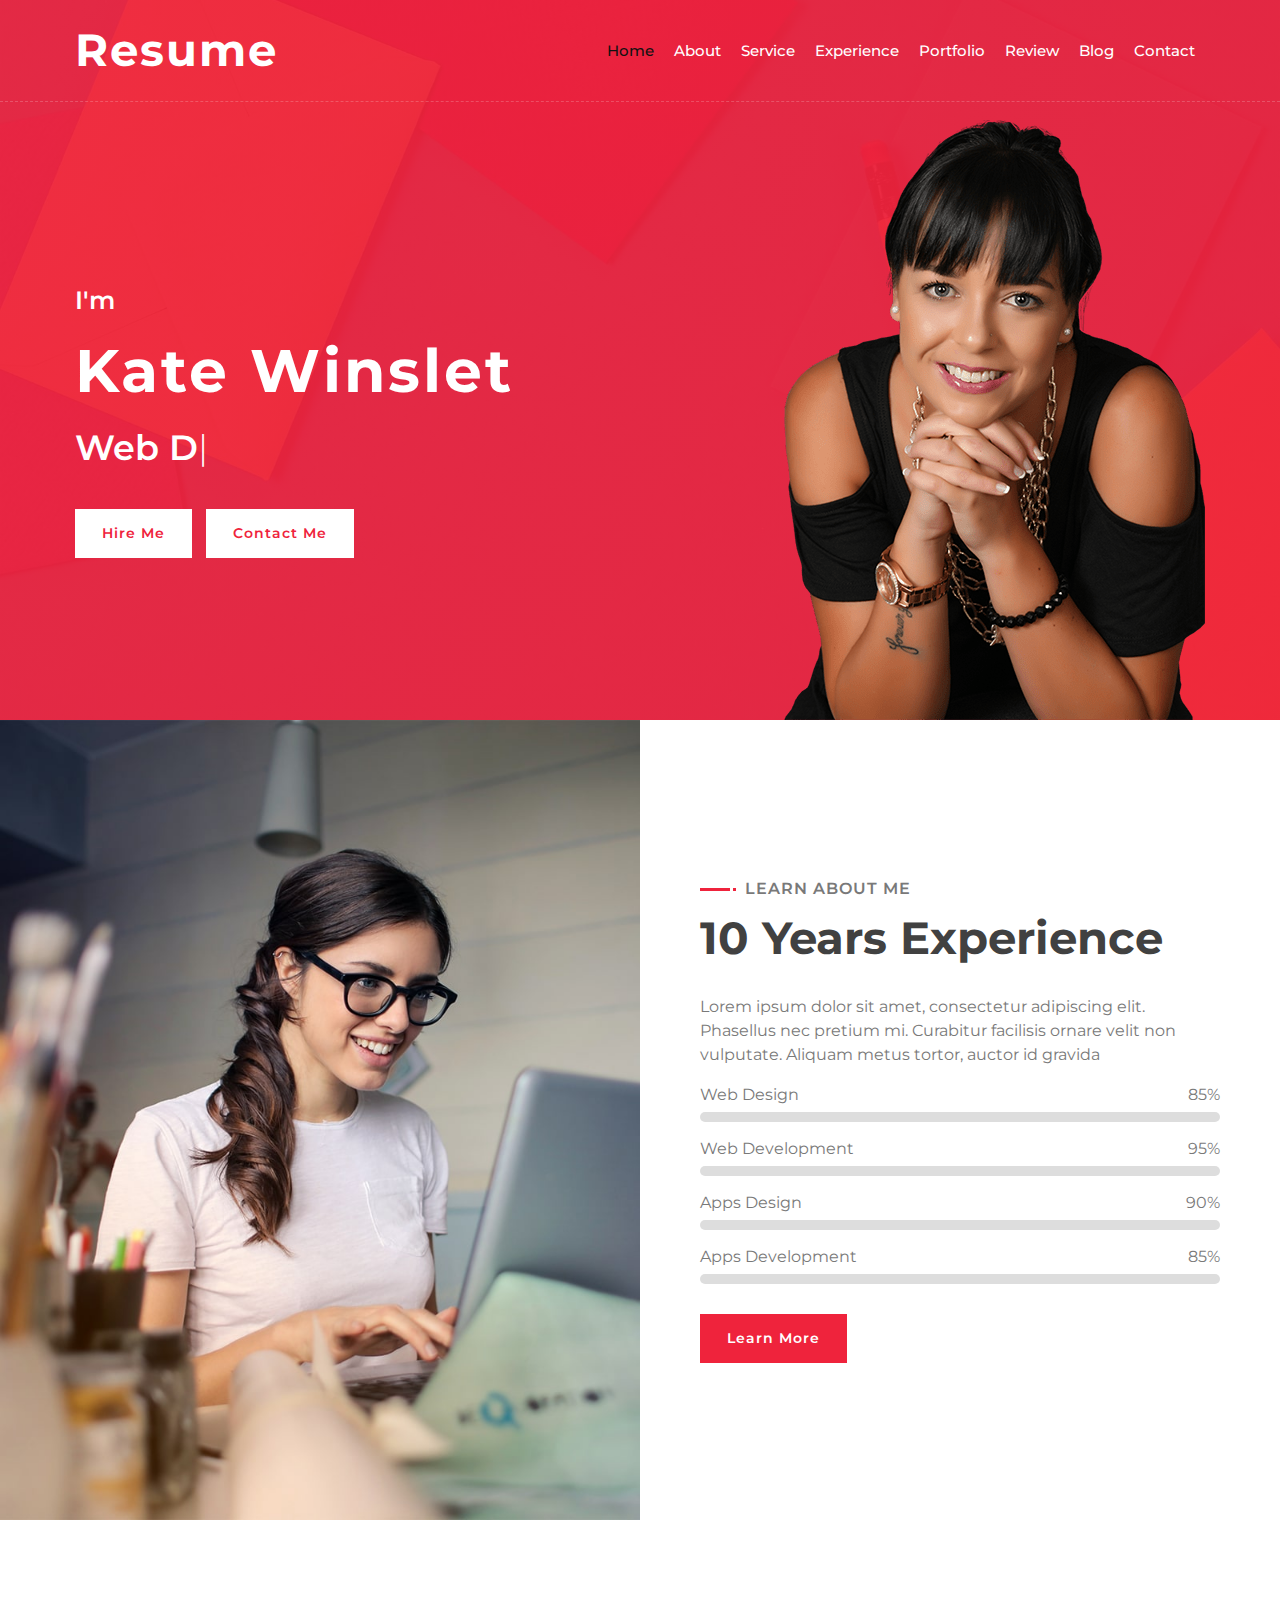
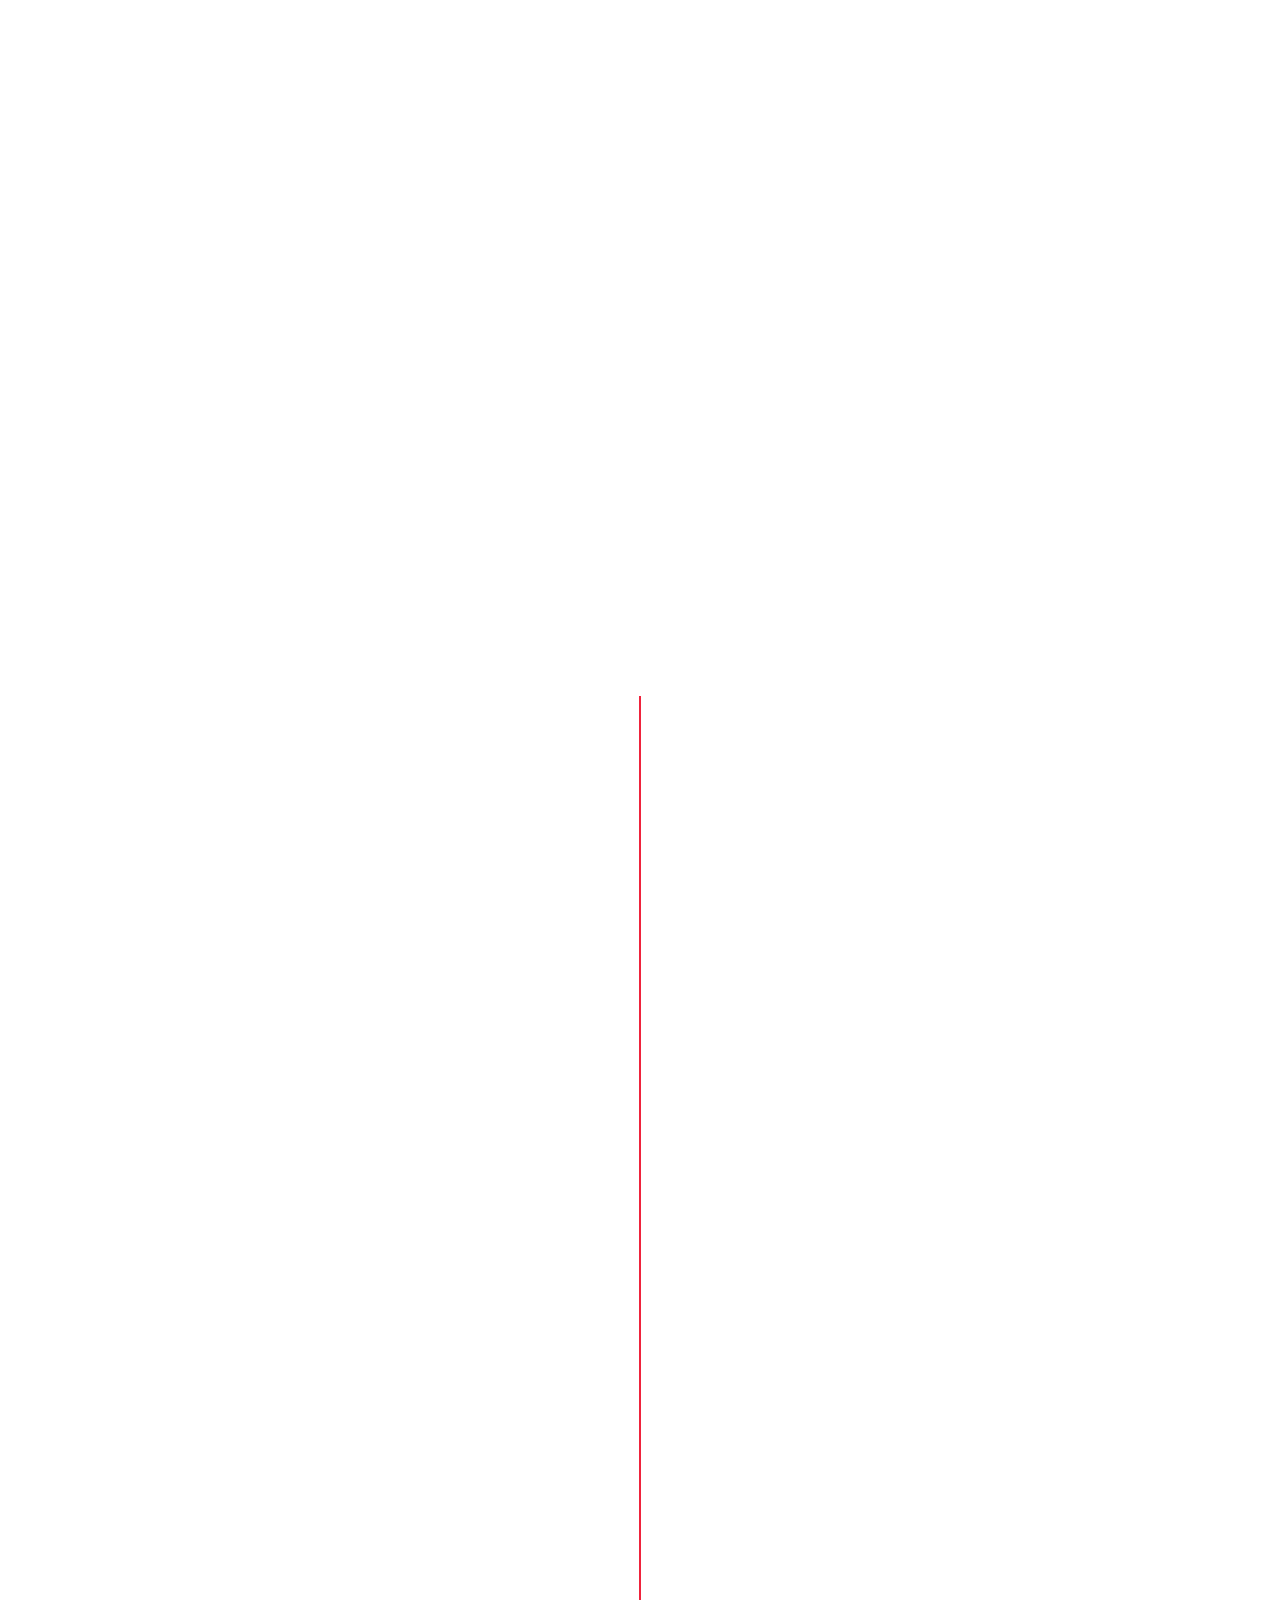
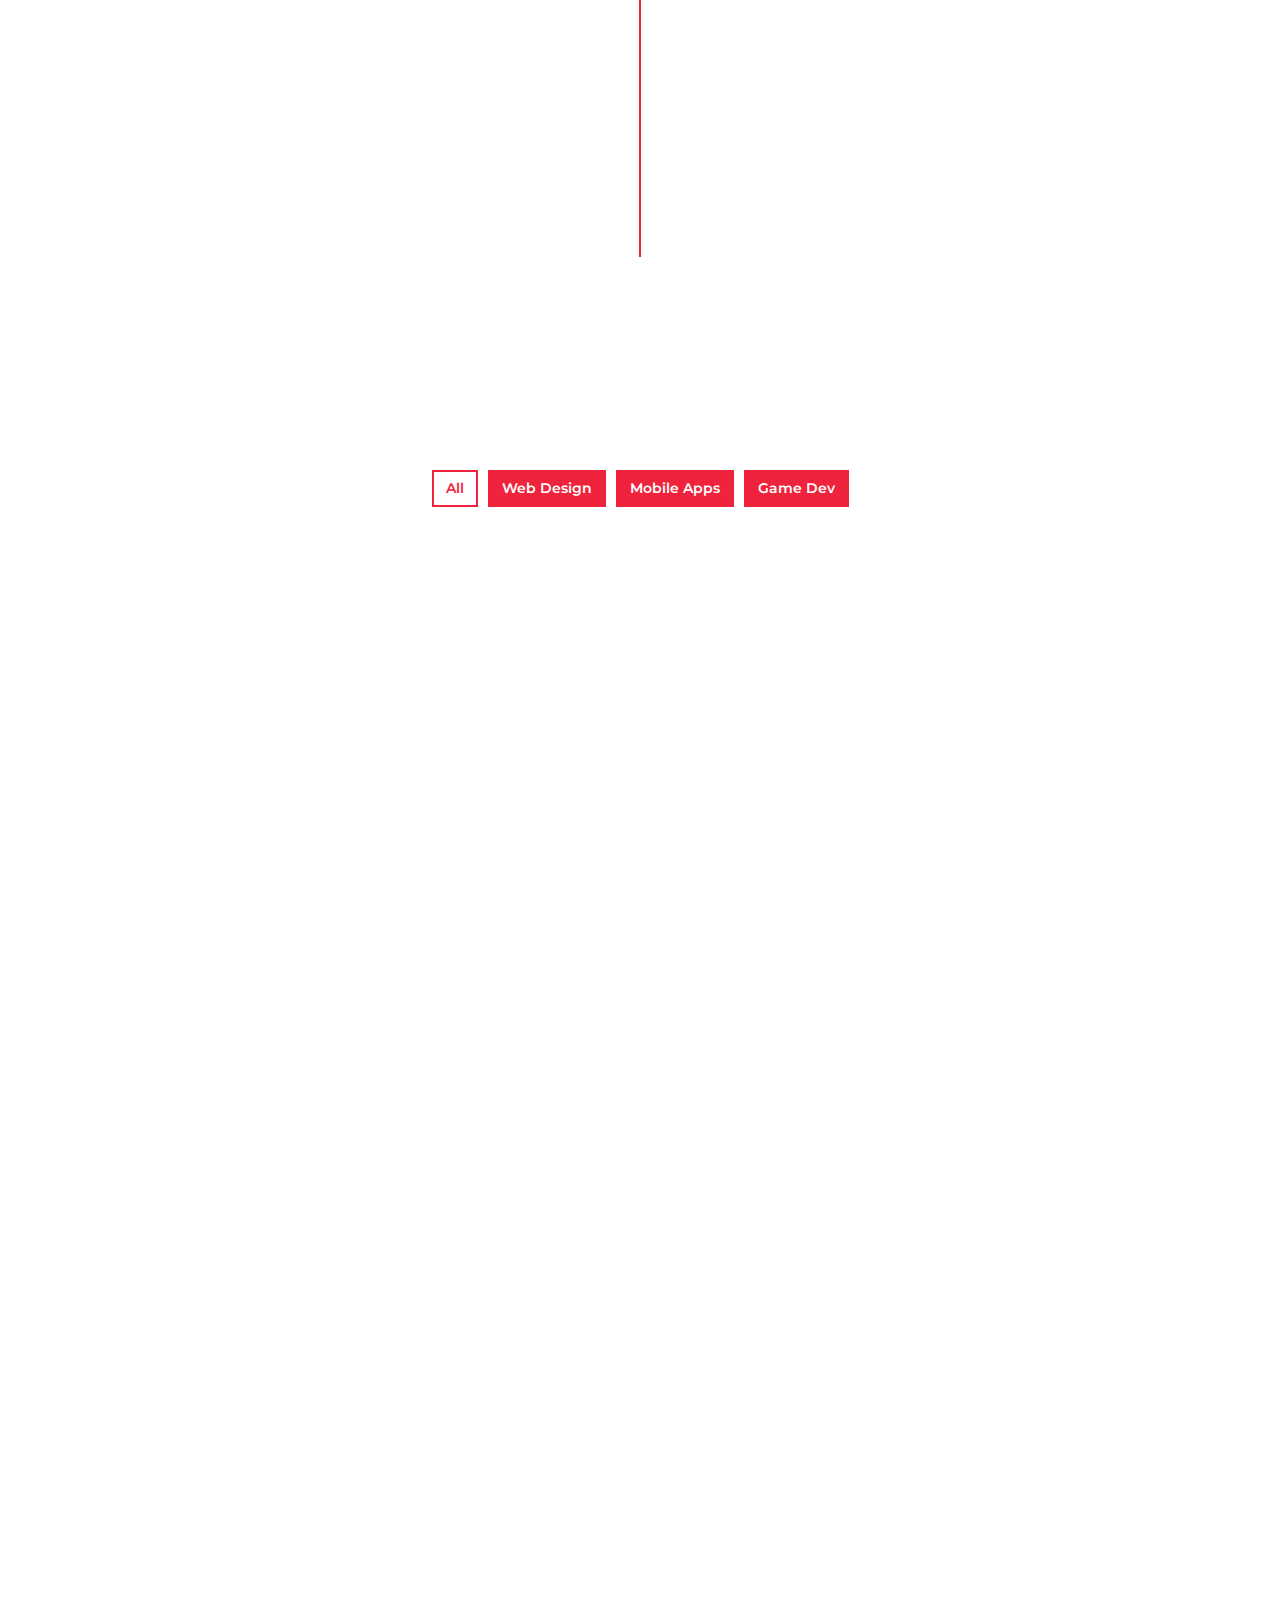
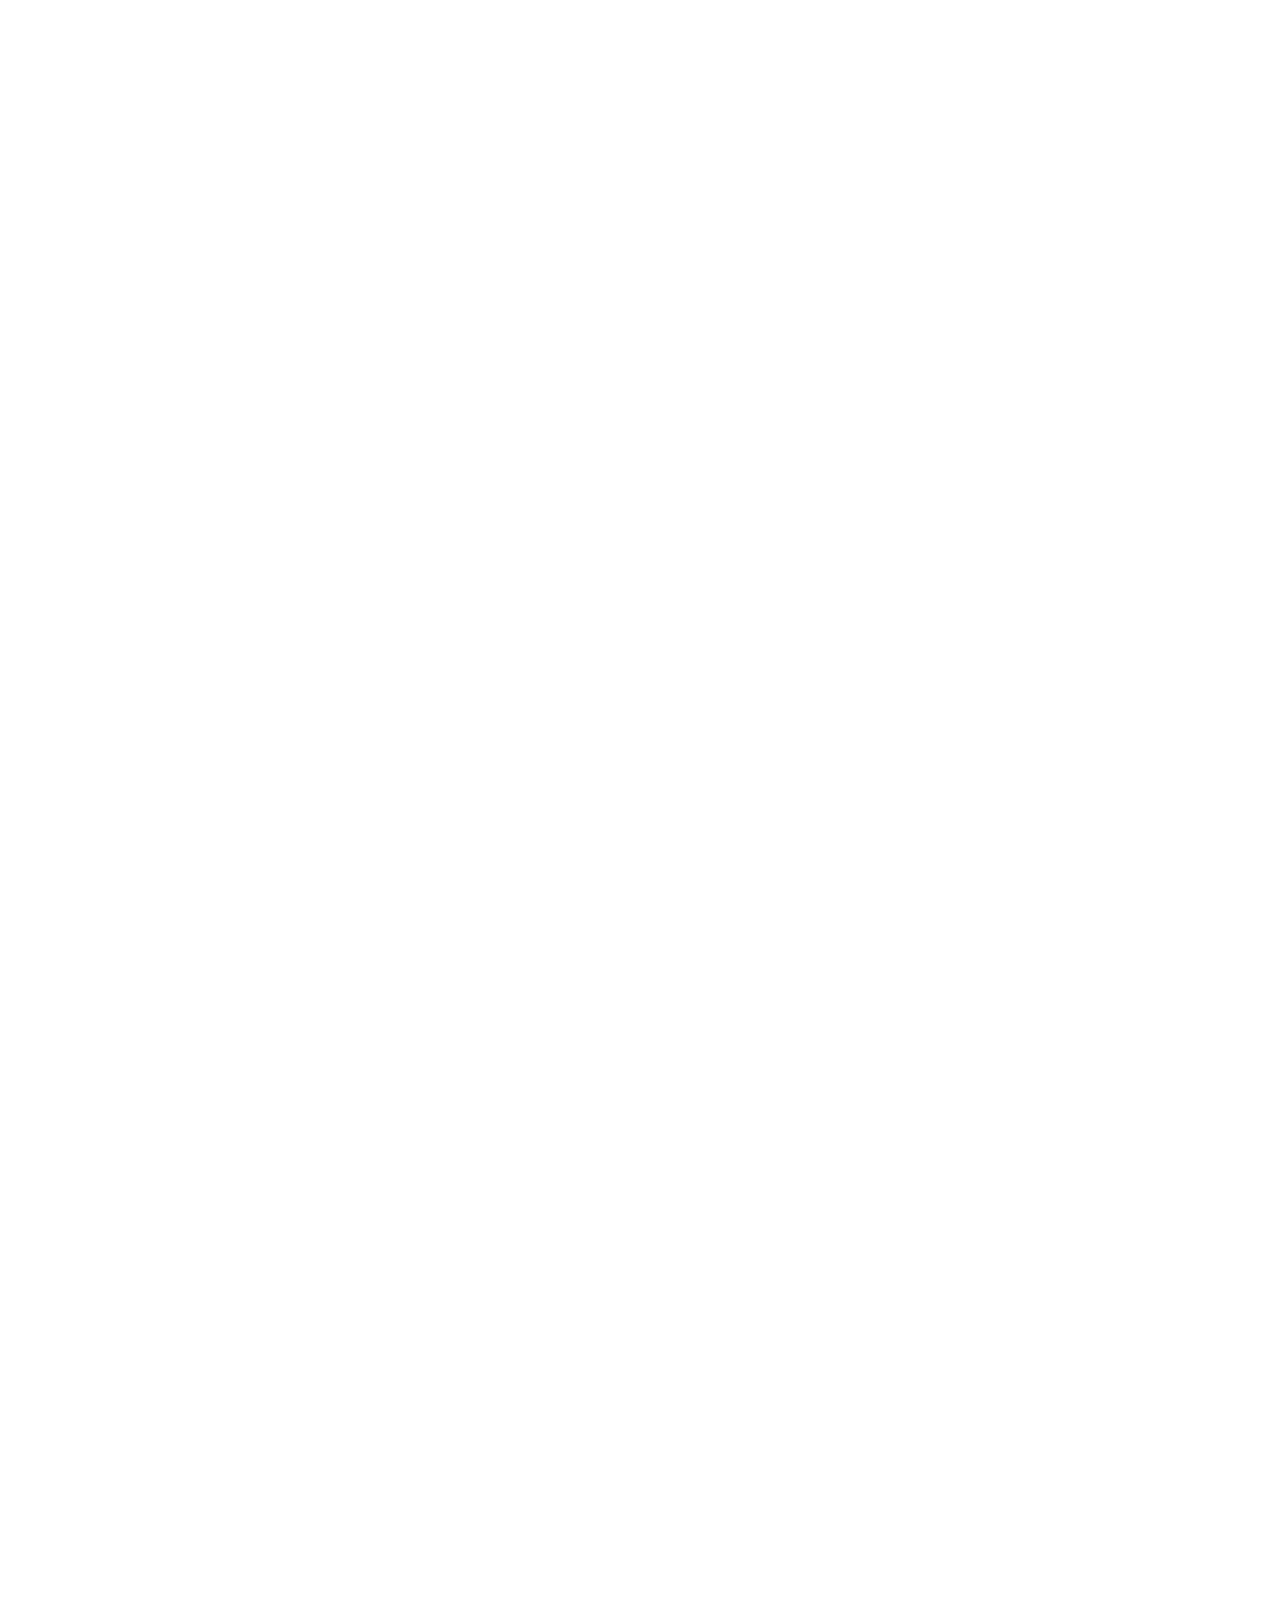
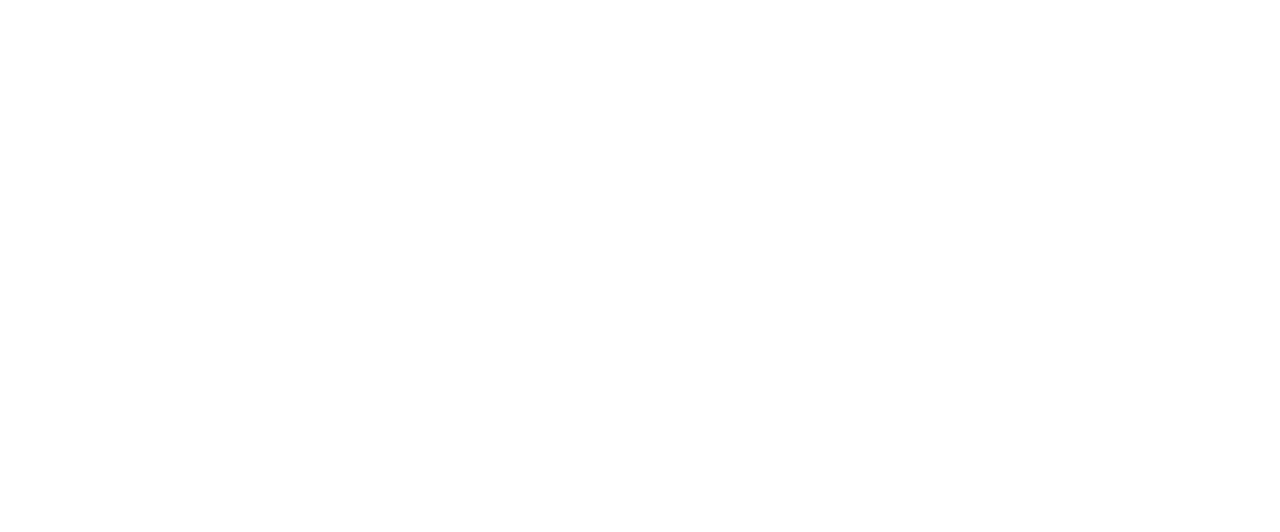
==== frontend/index.html @ 97cd2f93 "front" ====
<!DOCTYPE html>
<html lang="en">
    <head>
        <meta charset="utf-8">
        <title>Resume - Sadykov Abay</title>
        <meta content="width=device-width, initial-scale=1.0" name="viewport">
        <meta content="Free Website Template" name="keywords">
        <meta content="Free Website Template" name="description">

        <!-- Favicon -->
        <link href="img/favicon.ico" rel="icon">

        <!-- Google Font -->
        <link href="https://fonts.googleapis.com/css2?family=Montserrat:wght@300;400;500;600;700&display=swap" rel="stylesheet">

        <!-- CSS Libraries -->
        <link href="https://stackpath.bootstrapcdn.com/bootstrap/4.4.1/css/bootstrap.min.css" rel="stylesheet">
        <link href="https://cdnjs.cloudflare.com/ajax/libs/font-awesome/5.10.0/css/all.min.css" rel="stylesheet">
        <link href="lib/animate/animate.min.css" rel="stylesheet">
        <link href="lib/owlcarousel/assets/owl.carousel.min.css" rel="stylesheet">
        <link href="lib/lightbox/css/lightbox.min.css" rel="stylesheet">

        <!-- Template Stylesheet -->
        <link href="css/style.css" rel="stylesheet">
    </head>

    <body data-spy="scroll" data-target=".navbar" data-offset="51">
        <!-- Nav Bar Start -->
        <div class="navbar navbar-expand-lg bg-light navbar-light">
            <div class="container-fluid">
                <a href="index.html" class="navbar-brand">Resume</a>
                <button type="button" class="navbar-toggler" data-toggle="collapse" data-target="#navbarCollapse">
                    <span class="navbar-toggler-icon"></span>
                </button>

                <div class="collapse navbar-collapse justify-content-between" id="navbarCollapse">
                    <div class="navbar-nav ml-auto">
                        <a href="#home" class="nav-item nav-link active">Home</a>
                        <a href="#about" class="nav-item nav-link">About</a>
                        <a href="#service" class="nav-item nav-link">Service</a>
                        <a href="#experience" class="nav-item nav-link">Experience</a>
                        <a href="#portfolio" class="nav-item nav-link">Portfolio</a>
                        <a href="#review" class="nav-item nav-link">Review</a>
                        <a href="#blog" class="nav-item nav-link">Blog</a>
                        <a href="#contact" class="nav-item nav-link">Contact</a>
                    </div>
                </div>
            </div>
        </div>
        <!-- Nav Bar End -->


        <!-- Hero Start -->
        <div class="hero" id="home">
            <div class="container-fluid">
                <div class="row align-items-center">
                    <div class="col-sm-12 col-md-6">
                        <div class="hero-content">
                            <div class="hero-text">
                                <p>I'm</p>
                                <h1>Kate Winslet</h1>
                                <h2></h2>
                                <div class="typed-text">Web Designer, Web Developer, Front End Developer, Apps Designer, Apps Developer</div>
                            </div>
                            <div class="hero-btn">
                                <a class="btn" href="">Hire Me</a>
                                <a class="btn" href="">Contact Me</a>
                            </div>
                        </div>
                    </div>
                    <div class="col-sm-12 col-md-6 d-none d-md-block">
                        <div class="hero-image">
                            <img src="img/hero.png" alt="Hero Image">
                        </div>
                    </div>
                </div>
            </div>
        </div>
        <!-- Hero End -->


        <!-- About Start -->
        <div class="about wow fadeInUp" data-wow-delay="0.1s" id="about">
            <div class="container-fluid">
                <div class="row align-items-center">
                    <div class="col-lg-6">
                        <div class="about-img">
                            <img src="img/about.jpg" alt="Image">
                        </div>
                    </div>
                    <div class="col-lg-6">
                        <div class="about-content">
                            <div class="section-header text-left">
                                <p>Learn About Me</p>
                                <h2>10 Years Experience</h2>
                            </div>
                            <div class="about-text">
                                <p>
                                    Lorem ipsum dolor sit amet, consectetur adipiscing elit. Phasellus nec pretium mi. Curabitur facilisis ornare velit non vulputate. Aliquam metus tortor, auctor id gravida
                                </p>
                            </div>
                            <div class="skills">
                                <div class="skill-name">
                                    <p>Web Design</p><p>85%</p>
                                </div>
                                <div class="progress">
                                    <div class="progress-bar" role="progressbar" aria-valuenow="85" aria-valuemin="0" aria-valuemax="100"></div>
                                </div>
                                <div class="skill-name">
                                    <p>Web Development</p><p>95%</p>
                                </div>
                                <div class="progress">
                                    <div class="progress-bar" role="progressbar" aria-valuenow="95" aria-valuemin="0" aria-valuemax="100"></div>
                                </div>
                                <div class="skill-name">
                                    <p>Apps Design</p><p>90%</p>
                                </div>
                                <div class="progress">
                                    <div class="progress-bar" role="progressbar" aria-valuenow="90" aria-valuemin="0" aria-valuemax="100"></div>
                                </div>
                                <div class="skill-name">
                                    <p>Apps Development</p><p>85%</p>
                                </div>
                                <div class="progress">
                                    <div class="progress-bar" role="progressbar" aria-valuenow="85" aria-valuemin="0" aria-valuemax="100"></div>
                                </div>
                            </div>
                            <a class="btn" href="">Learn More</a>
                        </div>
                    </div>
                </div>
            </div>
        </div>
        <!-- About End -->
        
        
        <!-- Service Start -->
        <div class="service" id="service">
            <div class="container">
                <div class="section-header text-center wow zoomIn" data-wow-delay="0.1s">
                    <p>What I do</p>
                    <h2>Awesome Quality Services</h2>
                </div>
                <div class="row">
                    <div class="col-lg-6 wow fadeInUp" data-wow-delay="0.0s">
                        <div class="service-item">
                            <div class="service-icon">
                                <i class="fa fa-laptop"></i>
                            </div>
                            <div class="service-text">
                                <h3>Web Design</h3>
                                <p>
                                    Lorem ipsum dolor sit amet elit. Phase nec preti mi. Curabi facilis ornare velit non
                                </p>
                            </div>
                        </div>
                    </div>
                    <div class="col-lg-6 wow fadeInUp" data-wow-delay="0.2s">
                        <div class="service-item">
                            <div class="service-icon">
                                <i class="fa fa-laptop-code"></i>
                            </div>
                            <div class="service-text">
                                <h3>Web Development</h3>
                                <p>
                                    Lorem ipsum dolor sit amet elit. Phase nec preti mi. Curabi facilis ornare velit non
                                </p>
                            </div>
                        </div>
                    </div>
                    <div class="col-lg-6 wow fadeInUp" data-wow-delay="0.4s">
                        <div class="service-item">
                            <div class="service-icon">
                                <i class="fab fa-android"></i>
                            </div>
                            <div class="service-text">
                                <h3>Apps Design</h3>
                                <p>
                                    Lorem ipsum dolor sit amet elit. Phase nec preti mi. Curabi facilis ornare velit non
                                </p>
                            </div>
                        </div>
                    </div>
                    <div class="col-lg-6 wow fadeInUp" data-wow-delay="0.6s">
                        <div class="service-item">
                            <div class="service-icon">
                                <i class="fab fa-apple"></i>
                            </div>
                            <div class="service-text">
                                <h3>Apps Development</h3>
                                <p>
                                    Lorem ipsum dolor sit amet elit. Phase nec preti mi. Curabi facilis ornare velit non
                                </p>
                            </div>
                        </div>
                    </div>
                </div>
            </div>
        </div>
        <!-- Service End -->
        
        
         <!-- Experience Start -->
        <div class="experience" id="experience">
            <div class="container">
                <header class="section-header text-center wow zoomIn" data-wow-delay="0.1s">
                    <p>My Resume</p>
                    <h2>Working Experience</h2>
                </header>
                <div class="timeline">
                    <div class="timeline-item left wow slideInLeft" data-wow-delay="0.1s">
                        <div class="timeline-text">
                            <div class="timeline-date">2045 - 2050</div>
                            <h2>Web Developer</h2>
                            <h4>Soft Agency, San Francisco, CA</h4>
                            <p>
                                Lorem ipsum dolor sit amet elit. Aliquam odio dolor, id luctus erat sagittis non. Ut blandit semper pretium.
                            </p>
                        </div>
                    </div>
                    <div class="timeline-item right wow slideInRight" data-wow-delay="0.1s">
                        <div class="timeline-text">
                            <div class="timeline-date">2045 - 2050</div>
                            <h2>Web Developer</h2>
                            <h4>Soft Agency, San Francisco, CA</h4>
                            <p>
                                Lorem ipsum dolor sit amet elit. Aliquam odio dolor, id luctus erat sagittis non. Ut blandit semper pretium.
                            </p>
                        </div>
                    </div>
                    <div class="timeline-item left wow slideInLeft" data-wow-delay="0.1s">
                        <div class="timeline-text">
                            <div class="timeline-date">2045 - 2050</div>
                            <h2>Web Developer</h2>
                            <h4>Soft Agency, San Francisco, CA</h4>
                            <p>
                                Lorem ipsum dolor sit amet elit. Aliquam odio dolor, id luctus erat sagittis non. Ut blandit semper pretium.
                            </p>
                        </div>
                    </div>
                    <div class="timeline-item right wow slideInRight" data-wow-delay="0.1s">
                        <div class="timeline-text">
                            <div class="timeline-date">2045 - 2050</div>
                            <h2>Web Developer</h2>
                            <h4>Soft Agency, San Francisco, CA</h4>
                            <p>
                                Lorem ipsum dolor sit amet elit. Aliquam odio dolor, id luctus erat sagittis non. Ut blandit semper pretium.
                            </p>
                        </div>
                    </div>
                    <div class="timeline-item left wow slideInLeft" data-wow-delay="0.1s">
                        <div class="timeline-text">
                            <div class="timeline-date">2045 - 2050</div>
                            <h2>Web Developer</h2>
                            <h4>Soft Agency, San Francisco, CA</h4>
                            <p>
                                Lorem ipsum dolor sit amet elit. Aliquam odio dolor, id luctus erat sagittis non. Ut blandit semper pretium.
                            </p>
                        </div>
                    </div>
                    <div class="timeline-item right wow slideInRight" data-wow-delay="0.1s">
                        <div class="timeline-text">
                            <div class="timeline-date">2045 - 2050</div>
                            <h2>Web Developer</h2>
                            <h4>Soft Agency, San Francisco, CA</h4>
                            <p>
                                Lorem ipsum dolor sit amet elit. Aliquam odio dolor, id luctus erat sagittis non. Ut blandit semper pretium.
                            </p>
                        </div>
                    </div>
                </div>
            </div>
        </div>
        <!-- Job Experience End -->
        
        
    


        <!-- Portfolio Start -->
        <div class="portfolio" id="portfolio">
            <div class="container">
                <div class="section-header text-center wow zoomIn" data-wow-delay="0.1s">
                    <p>My Portfolio</p>
                    <h2>My Excellent Portfolio</h2>
                </div>
                <div class="row">
                    <div class="col-12">
                        <ul id="portfolio-filter">
                            <li data-filter="*" class="filter-active">All</li>
                            <li data-filter=".filter-1">Web Design</li>
                            <li data-filter=".filter-2">Mobile Apps</li>
                            <li data-filter=".filter-3">Game Dev</li>
                        </ul>
                    </div>
                </div>
                <div class="row portfolio-container">
                    <div class="col-lg-4 col-md-6 col-sm-12 portfolio-item filter-1 wow fadeInUp" data-wow-delay="0.0s">
                        <div class="portfolio-wrap">
                            <div class="portfolio-img">
                                <img src="img/portfolio-1.jpg" alt="Image">
                            </div>
                            <div class="portfolio-text">
                                <h3>eCommerce Website</h3>
                                <a class="btn" href="img/portfolio-1.jpg" data-lightbox="portfolio">+</a>
                            </div>
                        </div>
                    </div>
                    <div class="col-lg-4 col-md-6 col-sm-12 portfolio-item filter-2 wow fadeInUp" data-wow-delay="0.2s">
                        <div class="portfolio-wrap">
                            <div class="portfolio-img">
                                <img src="img/portfolio-2.jpg" alt="Image">
                            </div>
                            <div class="portfolio-text">
                                <h3>Product Landing Page</h3>
                                <a class="btn" href="img/portfolio-2.jpg" data-lightbox="portfolio">+</a>
                            </div>
                        </div>
                    </div>
                    <div class="col-lg-4 col-md-6 col-sm-12 portfolio-item filter-3 wow fadeInUp" data-wow-delay="0.4s">
                        <div class="portfolio-wrap">
                            <div class="portfolio-img">
                                <img src="img/portfolio-3.jpg" alt="Image">
                            </div>
                            <div class="portfolio-text">
                                <h3>JavaScript quiz game</h3>
                                <a class="btn" href="img/portfolio-3.jpg" data-lightbox="portfolio">+</a>
                            </div>
                        </div>
                    </div>
                    <div class="col-lg-4 col-md-6 col-sm-12 portfolio-item filter-1 wow fadeInUp" data-wow-delay="0.6s">
                        <div class="portfolio-wrap">
                            <div class="portfolio-img">
                                <img src="img/portfolio-4.jpg" alt="Image">
                            </div>
                            <div class="portfolio-text">
                                <h3>JavaScript drawing</h3>
                                <a class="btn" href="img/portfolio-4.jpg" data-lightbox="portfolio">+</a>
                            </div>
                        </div>
                    </div>
                    <div class="col-lg-4 col-md-6 col-sm-12 portfolio-item filter-2 wow fadeInUp" data-wow-delay="0.8s">
                        <div class="portfolio-wrap">
                            <div class="portfolio-img">
                                <img src="img/portfolio-5.jpg" alt="Image">
                            </div>
                            <div class="portfolio-text">
                                <h3>Social Mobile Apps</h3>
                                <a class="btn" href="img/portfolio-5.jpg" data-lightbox="portfolio">+</a>
                            </div>
                        </div>
                    </div>
                    <div class="col-lg-4 col-md-6 col-sm-12 portfolio-item filter-3 wow fadeInUp" data-wow-delay="1s">
                        <div class="portfolio-wrap">
                            <div class="portfolio-img">
                                <img src="img/portfolio-6.jpg" alt="Image">
                            </div>
                            <div class="portfolio-text">
                                <h3>Company Website</h3>
                                <a class="btn" href="img/portfolio-6.jpg" data-lightbox="portfolio">+</a>
                            </div>
                        </div>
                    </div>
                </div>
            </div>
        </div>
        <!-- Portfolio End -->
           
        <!-- Testimonial Start -->
        <div class="testimonial wow fadeInUp" data-wow-delay="0.1s" id="review">
            <div class="container">
                <div class="testimonial-icon">
                    <i class="fa fa-quote-left"></i>
                </div>
                <div class="owl-carousel testimonials-carousel">
                    <div class="testimonial-item">
                        <div class="testimonial-img">
                            <img src="img/testimonial-1.jpg" alt="Image">
                        </div>
                        <div class="testimonial-text">
                            <p>
                                Lorem ipsum dolor sit amet consec adipis elit. Etiam accums lacus eget velit tincid, quis suscip justo dictum. Lorem ipsum dolor sit amet consec adipis elit.
                            </p>
                            <h3>Customer Name</h3>
                            <h4>Profession</h4>
                        </div>
                    </div>
                    <div class="testimonial-item">
                        <div class="testimonial-img">
                            <img src="img/testimonial-2.jpg" alt="Image">
                        </div>
                        <div class="testimonial-text">
                            <p>
                                Lorem ipsum dolor sit amet consec adipis elit. Etiam accums lacus eget velit tincid, quis suscip justo dictum. Lorem ipsum dolor sit amet consec adipis elit.
                            </p>
                            <h3>Customer Name</h3>
                            <h4>Profession</h4>
                        </div>
                    </div>
                    <div class="testimonial-item">
                        <div class="testimonial-img">
                            <img src="img/testimonial-3.jpg" alt="Image">
                        </div>
                        <div class="testimonial-text">
                            <p>
                                Lorem ipsum dolor sit amet consec adipis elit. Etiam accums lacus eget velit tincid, quis suscip justo dictum. Lorem ipsum dolor sit amet consec adipis elit.
                            </p>
                            <h3>Customer Name</h3>
                            <h4>Profession</h4>
                        </div>
                    </div>
                </div>
            </div>
        </div>
        <!-- Testimonial End -->


        <!-- Contact Start -->
        <div class="contact wow fadeInUp" data-wow-delay="0.1s" id="contact">
            <div class="container-fluid">
                <div class="container">
                    <div class="row align-items-center">
                        <div class="col-md-4"></div>
                        <div class="col-md-8">
                            <div class="contact-form">
                                <div id="success"></div>
                                <form name="sentMessage" id="contactForm" novalidate="novalidate">
                                    <div class="control-group">
                                        <input type="text" class="form-control" id="name" placeholder="Your Name" required="required" data-validation-required-message="Please enter your name" />
                                        <p class="help-block"></p>
                                    </div>
                                    <div class="control-group">
                                        <input type="email" class="form-control" id="email" placeholder="Your Email" required="required" data-validation-required-message="Please enter your email" />
                                        <p class="help-block"></p>
                                    </div>
                                    <div class="control-group">
                                        <input type="text" class="form-control" id="subject" placeholder="Subject" required="required" data-validation-required-message="Please enter a subject" />
                                        <p class="help-block"></p>
                                    </div>
                                    <div class="control-group">
                                        <textarea class="form-control" id="message" placeholder="Message" required="required" data-validation-required-message="Please enter your message"></textarea>
                                        <p class="help-block"></p>
                                    </div>
                                    <div>
                                        <button class="btn" type="submit" id="sendMessageButton">Send Message</button>
                                    </div>
                                </form>
                            </div>
                        </div>
                    </div>
                </div>
            </div>
        </div>
        <!-- Contact End -->


        <!-- Blog Start -->
        <div class="blog" id="blog">
            <div class="container">
                <div class="section-header text-center wow zoomIn" data-wow-delay="0.1s">
                    <p>From Blog</p>
                    <h2>Latest Articles</h2>
                </div>
                <div class="row">
                    <div class="col-lg-6">
                        <div class="blog-item wow fadeInUp" data-wow-delay="0.1s">
                            <div class="blog-img">
                                <img src="img/blog-1.jpg" alt="Blog">
                            </div>
                            <div class="blog-text">
                                <h2>Lorem ipsum dolor sit amet</h2>
                                <div class="blog-meta">
                                    <p><i class="far fa-user"></i>Admin</p>
                                    <p><i class="far fa-list-alt"></i>Web Design</p>
                                    <p><i class="far fa-calendar-alt"></i>01-Jan-2045</p>
                                    <p><i class="far fa-comments"></i>5</p>
                                </div>
                                <p>
                                    Lorem ipsum dolor sit amet elit. Nullam commodo mattis mi. Nullam eu erat lectus. Proin viverra risus vitae luctus. Proin ut ante, vitae sapien. Fusce sem ac erat rhoncus, ornare mattis nisl massa et eros vitae pulvin
                                </p>
                                <a class="btn" href="">Read More <i class="fa fa-angle-right"></i></a>
                            </div>
                        </div>
                    </div>
                    <div class="col-lg-6">
                        <div class="blog-item wow fadeInUp" data-wow-delay="0.3s">
                            <div class="blog-img">
                                <img src="img/blog-2.jpg" alt="Blog">
                            </div>
                            <div class="blog-text">
                                <h2>Lorem ipsum dolor sit amet</h2>
                                <div class="blog-meta">
                                    <p><i class="far fa-user"></i>Admin</p>
                                    <p><i class="far fa-list-alt"></i>Apps Design</p>
                                    <p><i class="far fa-calendar-alt"></i>01-Jan-2045</p>
                                    <p><i class="far fa-comments"></i>10</p>
                                </div>
                                <p>
                                    Lorem ipsum dolor sit amet elit. Nullam commodo mattis mi. Nullam eu erat lectus. Proin viverra risus vitae luctus. Proin ut ante, vitae sapien. Fusce sem ac erat rhoncus, ornare mattis nisl massa et eros vitae pulvin
                                </p>
                                <a class="btn" href="">Read More <i class="fa fa-angle-right"></i></a>
                            </div>
                        </div>
                    </div>
                </div>
            </div>
        </div>
        <!-- Blog End -->


        <!-- Footer Start -->
        <div class="footer wow fadeIn" data-wow-delay="0.3s">
            <div class="container-fluid">
                <div class="container">
                    <div class="footer-info">
                        <h2>Kate Winslet</h2>
                        <h3>123 Street, New York, USA</h3>
                        <div class="footer-menu">
                            <p>+012 345 67890</p>
                            <p>info@example.com</p>
                        </div>
                        <div class="footer-social">
                            <a href=""><i class="fab fa-twitter"></i></a>
                            <a href=""><i class="fab fa-facebook-f"></i></a>
                            <a href=""><i class="fab fa-youtube"></i></a>
                            <a href=""><i class="fab fa-instagram"></i></a>
                            <a href=""><i class="fab fa-linkedin-in"></i></a>
                        </div>
                    </div>
                </div>
                <div class="container copyright">
                    <p>&copy; <a href="#">Your Site Name</a>, All Right Reserved | Designed By <a href="https://htmlcodex.com">HTML Codex</a></p>
                </div>
            </div>
        </div>
        <!-- Footer End -->
        
        
        <!-- Back to top button -->
        <a href="#" class="btn back-to-top"><i class="fa fa-chevron-up"></i></a>
        
        
        <!-- Pre Loader -->
        <div id="loader" class="show">
            <div class="loader"></div>
        </div>

        
        <!-- JavaScript Libraries -->
        <script src="https://code.jquery.com/jquery-3.4.1.min.js"></script>
        <script src="https://stackpath.bootstrapcdn.com/bootstrap/4.4.1/js/bootstrap.bundle.min.js"></script>
        <script src="lib/easing/easing.min.js"></script>
        <script src="lib/wow/wow.min.js"></script>
        <script src="lib/waypoints/waypoints.min.js"></script>
        <script src="lib/typed/typed.min.js"></script>
        <script src="lib/owlcarousel/owl.carousel.min.js"></script>
        <script src="lib/isotope/isotope.pkgd.min.js"></script>
        <script src="lib/lightbox/js/lightbox.min.js"></script>
        
        <!-- Contact Javascript File -->
        <script src="mail/jqBootstrapValidation.min.js"></script>
        <script src="mail/contact.js"></script>

        <!-- Template Javascript -->
        <script src="js/main.js"></script>
    </body>
</html>
---- frontend/css/style.css ----
/*******************************/
/********* General CSS *********/
/*******************************/
body {
    color: #797979;
    background: #ffffff;
    font-family: 'Montserrat', sans-serif;
}

h1,
h2, 
h3, 
h4,
h5, 
h6 {
    color: #414141;
}

a {
    color: #313131;
    transition: .3s;
}

a:hover,
a:active,
a:focus {
    color: #EF233C;
    outline: none;
    text-decoration: none;
}

.btn:focus,
.form-control:focus {
    box-shadow: none;
}

.container-fluid {
    max-width: 1366px;
}

.btn {
    padding: 12px 25px;
    font-size: 14px;
    font-weight: 600;
    letter-spacing: 1px;
    color: #ffffff;
    background: #EF233C;
    border: 2px solid transparent;
    border-radius: 0;
    box-shadow: inset 0 0 0 50px #EF233C;
    transition: ease-out 0.3s;
    -webkit-transition: ease-out 0.3s;
    -moz-transition: ease-out 0.3s;
}

.btn:hover {
    color: #EF233C;
    background: transparent;
    box-shadow: inset 0 0 0 0 #EF233C;
    border-color: #EF233C;
}

#loader {
    position: fixed;
    top: 0;
    right: 0;
    bottom: 0;
    left: 0;
    display: flex;
    align-items: center;
    justify-content: center;
    background: #ffffff;
    opacity: 0;
    visibility: hidden;
    -webkit-transition: opacity .3s ease-out, visibility 0s linear .3s;
    -o-transition: opacity .3s ease-out, visibility 0s linear .3s;
    transition: opacity .3s ease-out, visibility 0s linear .3s;
    z-index: 999;
}

#loader.show {
    -webkit-transition: opacity .6s ease-out, visibility 0s linear 0s;
    -o-transition: opacity .6s ease-out, visibility 0s linear 0s;
    transition: opacity .6s ease-out, visibility 0s linear 0s;
    visibility: visible;
    opacity: 1;
}

#loader .loader {
    position: relative;
    width: 45px;
    height: 45px;
    border: 5px solid #dddddd;
    border-top: 5px solid #EF233C;
    border-radius: 50%;
    -webkit-animation: spin 2s linear infinite;
    animation: spin 2s linear infinite;
}

@-webkit-keyframes spin {
    0% { -webkit-transform: rotate(0deg); }
    100% { -webkit-transform: rotate(360deg); }
}

@keyframes spin {
    0% { transform: rotate(0deg); }
    100% { transform: rotate(360deg); }
}

.back-to-top {
    position: fixed;
    display: none;
    width: 44px;
    height: 44px;
    padding: 8px 0;
    text-align: center;
    line-height: 1;
    font-size: 22px;
    right: 15px;
    bottom: 15px;
    z-index: 9;
}

.back-to-top i {
    color: #ffffff;
}

.back-to-top:hover i {
    color: #414141;
}


/**********************************/
/*********** Nav Bar CSS **********/
/**********************************/
.navbar {
    position: relative;
    transition: .5s;
    z-index: 999;
}

.navbar.nav-sticky {
    position: fixed;
    top: 0;
    width: 100%;
    box-shadow: 0 2px 5px rgba(0, 0, 0, .3);
}

.navbar .navbar-brand {
    margin: 0;
    font-size: 45px;
    line-height: 0px;
    font-weight: 700;
    letter-spacing: 2px;
    transition: .5s;
    
}

.navbar .navbar-brand img {
    max-width: 100%;
    max-height: 40px;
}

.navbar .dropdown-menu {
    margin-top: 0;
    border: 0;
    border-radius: 0;
    background: #f8f9fa;
}

@media (min-width: 992px) {
    .navbar {
        position: absolute;
        width: 100%;
        padding: 30px 60px;
        background: transparent !important;
        border-bottom: 1px dashed rgba(256, 256, 256, .2);
        z-index: 9;
    }
    
    .navbar.nav-sticky {
        padding: 10px 60px;
        background: #ffffff !important;
    }
    
    .navbar .navbar-brand {
        color: #ffffff;
    }
    
    .navbar.nav-sticky .navbar-brand {
        color: #EF233C;
    }

    .navbar-light .navbar-nav .nav-link,
    .navbar-light .navbar-nav .nav-link:focus {
        padding: 10px 10px 8px 10px;
        color: #ffffff;
        font-size: 15px;
        font-weight: 500;
    }
    
    .navbar-light.nav-sticky .navbar-nav .nav-link,
    .navbar-light.nav-sticky .navbar-nav .nav-link:focus {
        color: #414141;
    }

    .navbar-light .navbar-nav .nav-link:hover,
    .navbar-light .navbar-nav .nav-link.active {
        color: #111111;
    }
    
    .navbar-light.nav-sticky .navbar-nav .nav-link:hover,
    .navbar-light.nav-sticky .navbar-nav .nav-link.active {
        color: #EF233C;
    }
}

@media (max-width: 991.98px) {   
    .navbar {
        padding: 15px;
        background: #ffffff !important;
    }
    
    .navbar .navbar-brand {
        color: #EF233C;
    }
    
    .navbar .navbar-nav {
        margin-top: 15px;
    }
    
    .navbar a.nav-link {
        padding: 5px;
    }
    
    .navbar .dropdown-menu {
        box-shadow: none;
    }
}


/*******************************/
/********** Hero CSS ***********/
/*******************************/
.hero {
    position: relative;
    width: 100%;
    margin-bottom: 45px;
    padding: 120px 0 0 0;
    overflow: hidden;
    background: linear-gradient(rgba(239, 35, 60, .95), rgba(239, 35, 60, .95)), url(../img/hero-bg.jpg);
    background-position: center;
    background-repeat: no-repeat;
    background-size: cover;
}

.hero .container-fluid {
    padding: 0;
}

.hero .hero-image {
    position: relative;
    text-align: right;
    padding-right: 75px;
}

.hero .hero-image img {
    max-width: 80%;
    max-height: 80%;
}

.hero .hero-content {
    position: relative;
    padding-left: 75px;
    display: flex;
    align-items: flex-start;
    justify-content: center;
    flex-direction: column;
}

.hero .hero-text p {
    color: #ffffff;
    font-size: 25px;
    font-weight: 600;
    margin-bottom: 15px;
}

.hero .hero-text h1 {
    color: #ffffff;
    font-size: 60px;
    font-weight: 700;
    letter-spacing: 3px;
    margin-bottom: 15px;
}

.hero .hero-text h2 {
    display: inline-block;
    margin: 0;
    height: 35px;
    color: #ffffff;
    font-size: 35px;
    font-weight: 600;
}

.hero .hero-text .typed-text {
    display: none;
}

.hero .hero-text .typed-cursor {
    font-size: 35px;
    font-weight: 300;
    color: #ffffff;
}

.hero .hero-btn .btn {
    margin-top: 35px;
    color: #EF233C;
    background: #ffffff;
    box-shadow: inset 0 0 0 50px #ffffff;
}

.hero .hero-btn .btn:hover {
    color: #ffffff;
    background: transparent;
    box-shadow: inset 0 0 0 0 #ffffff;
    border-color: #ffffff;
}

.hero .hero-btn .btn:first-child {
    margin-right: 10px;
}

@media (max-width: 991.98px) {
    .hero {
        padding-top: 60px;
    }
    
    .hero .hero-content {
        padding: 0 15px;
    }
    
    .hero .hero-text p {
        font-size: 20px;
    }
    
    .hero .hero-text h1 {
        font-size: 45px;
    }
    
    .hero .hero-text h2 {
        font-size: 25px;
        height: 25px;
    }
    
    .hero .hero-btn .btn {
        padding: 12px 30px;
        letter-spacing: 1px;
    }
}

@media (max-width: 767.98px) {
    .hero {
        padding-top: 60px;
        padding-bottom: 60px;
    }
    
    .hero,
    .hero .hero-text,
    .hero .hero-btn {
        width: 100%;
        text-align: center;
    }
    
    .hero .hero-text p {
        font-size: 18px;
    }
    
    .hero .hero-text h1 {
        font-size: 35px;
    }
    
    .hero .hero-text h2 {
        font-size: 22px;
        height: 22px;
    }
    
    .hero .hero-btn .btn {
        padding: 10px 15px;
        letter-spacing: 1px;
    }
}

@media (max-width: 575.98px) {
    .hero .hero-text p {
        font-size: 16px;
    }
    
    .hero .hero-text h1 {
        font-size: 30px;
    }
    
    .hero .hero-text h2 {
        font-size: 18px;
        height: 18px;
    }
    
    .hero .hero-btn .btn {
        padding: 8px 10px;
        letter-spacing: 0;
    }
}


/*******************************/
/******* Section Header ********/
/*******************************/
.section-header {
    position: relative;
    margin-bottom: 45px;
}

.section-header p {
    display: inline-block;
    margin: 0 30px;
    margin-bottom: 10px;
    padding-left: 15px;
    position: relative;
    font-size: 16px;
    font-weight: 600;
    letter-spacing: 1px;
    text-transform: uppercase;
    background: #ffffff;
}

.section-header p::before {
    position: absolute;
    content: "";
    height: 3px;
    top: 11px;
    right: 0;
    left: -30px;
    background: #EF233C;
    z-index: -1;
}

.section-header p::after {
    position: absolute;
    content: "";
    width: 3px;
    height: 3px;
    top: 11px;
    left: 3px;
    background: #EF233C;
    z-index: 1;
}

.section-header h2 {
    margin: 0;
    position: relative;
    font-size: 45px;
    font-weight: 700;
}

@media (max-width: 767.98px) {
    .section-header h2 {
        font-size: 30px;
    }
}


/*******************************/
/********** About CSS **********/
/*******************************/
.about {
    position: relative;
    width: 100%;
    margin: -45px 0 45px 0;
}

.about .col-lg-6 {
    padding: 0;
}

.about .section-header {
    margin-bottom: 30px;
}

.about .about-img {
    position: relative;
    height: 100%;
}

.about .about-img img {
    position: relative;
    width: 100%;
    height: 100%;
    object-fit: cover;
}

.about .about-content {
    padding: 0 60px;
}

.about .about-text p {
    font-size: 16px;
}

.about .skills {
    margin-bottom: 30px;
}

.about .skill-name {
    margin-top: 15px;
}

.about .skill-name p {
    display: inline-block;
    margin-bottom: 5px;
    font-size: 16px;
    font-weight: 400;
}

.about .skill-name p:last-child {
    float: right;
}

.about .progress {
    height: 10px;
    border-radius: 10px;
    background: #dddddd;
}

.about .progress .progress-bar {
    width: 0px;
    background: #EF233C;
    border-radius: 10px;
    transition: 2s;
}

.about .about-text a.btn {
    margin-top: 15px;
}

@media (max-width: 991.98px) {
    .about .about-content {
        padding: 45px 15px 0 15px;
    }
}


/*******************************/
/******* Experience CSS ********/
/*******************************/
.experience {
    position: relative;
    padding: 45px 0 15px 0;
}

.experience .timeline {
    position: relative;
    width: 100%;
}

.experience .timeline::after {
    content: '';
    position: absolute;
    width: 2px;
    background: #EF233C;
    top: 0;
    bottom: 0;
    left: 50%;
    margin-left: -1px;
}

.experience .timeline .timeline-item {
    position: relative;
    background: inherit;
    width: 50%;
    margin-bottom: 30px;
}

.experience .timeline .timeline-item.left {
    left: 0;
    padding-right: 30px;
}

.experience .timeline .timeline-item.right {
    left: 50%;
    padding-left: 30px;
}

.experience .timeline .timeline-item::after {
    content: '';
    position: absolute;
    width: 16px;
    height: 16px;
    top: 48px;
    right: -8px;
    background: #ffffff;
    border: 2px solid #EF233C;
    border-radius: 16px;
    z-index: 1;
}

.experience .timeline .timeline-item.right::after {
    left: -8px;
}

.experience .timeline .timeline-item::before {
  content: '';
  position: absolute;
  width: 0;
  height: 0;
  top: 46px;
  right: 10px;
  z-index: 1;
  border: 10px solid;
  border-color: transparent transparent transparent #dddddd;
}

.experience .timeline .timeline-item.right::before {
  left: 10px;
  border-color: transparent #dddddd transparent transparent;
}

.experience .timeline .timeline-date {
    position: absolute;
    width: 100%;
    top: 44px;
    font-size: 16px;
    font-weight: 600;
    color: #EF233C;
    text-transform: uppercase;
    letter-spacing: 1px;
    z-index: 1;
}

.experience .timeline .timeline-item.left .timeline-date {
    text-align: left;
    left: calc(100% + 55px);
}

.experience .timeline .timeline-item.right .timeline-date {
    text-align: right;
    right: calc(100% + 55px);
}

.experience .timeline .timeline-text {
    padding: 30px;
    background: #ffffff;
    position: relative;
    border-right: 5px solid #dddddd;
    box-shadow: 0 0 60px rgba(0, 0, 0, .08);
}

.experience .timeline .timeline-item.right .timeline-text {
    border-right: none;
    border-left: 5px solid #dddddd;
}

.experience .timeline .timeline-text h2 {
    margin: 0 0 5px 0;
    font-size: 22px;
    font-weight: 600;
}

.experience .timeline .timeline-text h4 {
    margin: 0 0 10px 0;
    font-size: 16px;
    font-style: italic;
    font-weight: 400;
}

.experience .timeline .timeline-text p {
    margin: 0;
    font-size: 16px;
}

@media (max-width: 767.98px) {
    .experience .timeline::after {
        left: 8px;
    }

    .experience .timeline .timeline-item {
        width: 100%;
        padding-left: 38px;
    }
    
    .experience .timeline .timeline-item.left {
        padding-right: 0;
    }
    
    .experience .timeline .timeline-item.right {
        left: 0%;
        padding-left: 38px;
    }

    .experience .timeline .timeline-item.left::after, 
    .experience .timeline .timeline-item.right::after {
        left: 0;
    }
    
    .experience .timeline .timeline-item.left::before,
    .experience .timeline .timeline-item.right::before {
        left: 18px;
        border-color: transparent #dddddd transparent transparent;
    }
    
    .experience .timeline .timeline-item.left .timeline-date,
    .experience .timeline .timeline-item.right .timeline-date {
        position: relative;
        top: 0;
        right: auto;
        left: 0;
        text-align: left;
        margin-bottom: 10px;
    }
    
    .experience .timeline .timeline-item.left .timeline-text,
    .experience .timeline .timeline-item.right .timeline-text {
        border-right: none;
        border-left: 5px solid #dddddd;
    }
}


/*******************************/
/********* Service CSS *********/
/*******************************/
.service {
    position: relative;
    width: 100%;
    padding: 45px 0 15px 0;
}

.service .service-item {
    position: relative;
    margin-bottom: 30px;
    display: flex;
    align-items: center;
    box-shadow: inset 0 0 0 0 transparent;
    transition: ease-out 0.5s;
}

.service .service-item:hover {
    box-shadow: inset 800px 0 0 0 #EF233C;
}

.service .service-icon {
    position: relative;
    width: 150px;
    min-height: 150px;
    display: flex;
    align-items: center;
    justify-content: center;
    border: 1px solid #EF233C;
    background: #ffffff;
}

.service .service-icon i {
    position: relative;
    font-size: 60px;
    color: #EF233C;
    transition: .3s;
}

.service .service-item:hover i {
    font-size: 75px;
}

.service .service-text {
    position: relative;
    width: calc(100% - 120px);
    padding: 0 30px;
}

.service .service-text h3 {
    margin-bottom: 10px;
    font-size: 20px;
    font-weight: 600;
    transition: 1s;
}

.service .service-text p {
    margin: 0;
    font-size: 16px;
    transition: 1s;
}

.service .service-item:hover .service-text h3,
.service .service-item:hover .service-text p {
    color: #ffffff;
}

@media (max-width: 575.98px) {
    .service .service-text h3 {
        font-size: 16px;
        margin-bottom: 5px;
    }
    
    .service .service-text p {
        font-size: 14px;
    }
}


/*******************************/
/******** Portfolio CSS ********/
/*******************************/
.portfolio {
    position: relative;
    padding: 45px 0 15px 0;
}

.portfolio #portfolio-filter {
    padding: 0;
    margin: -15px 0 25px 0;
    list-style: none;
    font-size: 0;
    text-align: center;
}

.portfolio #portfolio-filter li {
    cursor: pointer;
    display: inline-block;
    margin: 5px;
    padding: 6px 12px;
    font-size: 14px;
    font-weight: 600;
    color: #ffffff;
    background: #EF233C;
    border: 2px solid transparent;
    border-radius: 0;
    box-shadow: inset 0 0 0 50px #EF233C;
    transition: ease-out 0.3s;
    -webkit-transition: ease-out 0.3s;
    -moz-transition: ease-out 0.3s;
}

.portfolio #portfolio-filter li:hover,
.portfolio #portfolio-filter li.filter-active {
    color: #EF233C;
    background: transparent;
    box-shadow: inset 0 0 0 0 #EF233C;
    border-color: #EF233C;
}

.portfolio .portfolio-item {
    position: relative;
}

.portfolio .portfolio-wrap {
    position: relative;
    width: 100%;
}

.portfolio .portfolio-img {
    position: relative;
    overflow: hidden;
}

.portfolio .portfolio-img img {
    position: relative;
    width: 100%; 
    height: 100%; 
    object-fit: cover;
    transform: scale(1.1);
    transition: .5s;
}

.portfolio .portfolio-item:hover img {
    margin-left: 15px;
}

.portfolio .portfolio-text {
    position: relative;
    height: 60px;
    width: calc(100% - 30px);
    margin: -30px 15px 30px 15px;
    display: flex;
    align-items: center;
    background: #ffffff;
    box-shadow: 0 0 15px rgba(0, 0, 0, .12);
}

.portfolio .portfolio-text h3 {
    width: calc(100% - 70px);
    font-size: 18px;
    font-weight: 600;
    margin: 0 0 0 15px;
    white-space: nowrap;
    overflow: hidden;
}

.portfolio .portfolio-text a.btn {
    width: 50px;
    height: 50px;
    padding: 0 0 2px 1px;
    display: flex;
    align-items: center;
    justify-content: center;
    font-size: 45px;
    font-weight: 100;
}

.portfolio .portfolio-item:hover a.btn {
    color: #EF233C;
    background: transparent;
    box-shadow: inset 0 0 0 0 #EF233C;
    border-color: #EF233C;
}


/*******************************/
/********* Banner CSS **********/
/*******************************/
.banner {
    position: relative;
    width: 100%;
    margin: 45px 0;
    padding: 90px 0;
    background: #EF233C;
}

.banner .container {
    max-width: 750px;
    text-align: center;
}

.banner .section-header {
    margin-bottom: 20px;
}

.banner .section-header p {
    color: #414141;
    background: transparent;
}

.banner .section-header p::after {
    display: none;
}

.banner .section-header h2 {
    color: #ffffff;
}

.banner .section-header h2 span {
    color: #414141;
    font-size: 50px;
}

.banner .banner-text p {
    font-size: 18px;
    color: #ffffff;
}

.banner .banner-text .btn {
    margin-top: 15px;
    color: #EF233C;
    background: #ffffff;
    box-shadow: inset 0 0 0 50px #ffffff;
}

.banner .banner-text .btn:hover {
    color: #ffffff;
    background: transparent;
    box-shadow: inset 0 0 0 0 #ffffff;
    border-color: #ffffff;
}


/*******************************/
/********* Pricing CSS *********/
/*******************************/
.price {
    position: relative;
    width: 100%;
    padding: 45px 0 15px 0;
}

.price .row {
    padding: 0 15px;
}

.price .col-md-4 {
    padding: 0;
}

.price .price-item {
    position: relative;
    margin-bottom: 30px;
    background: #ffffff;
}

.price .featured-item {
    box-shadow: 0 0 30px rgba(0, 0, 0, .2);
    z-index: 1;
}

.price .price-header,
.price .price-body,
.price .price-footer {
    position: relative;
    text-align: center;
}

.price .price-header {
    padding: 45px 0 30px 0;
    color: #414141;
}

.price .price-item.featured-item .price-header {
    color: #EF233C;
}

.price .price-title h2 {
    font-size: 25px;
    font-weight: 400;
    text-transform: uppercase;
}

.price .price-prices h2 {
    font-size: 45px;
    font-weight: 700;
    margin-left: 10px;
}

.price .price-prices h2 small {
    position: absolute;
    font-size: 18px;
    font-weight: 400;
    margin-top: 9px;
    margin-left: -12px;
}

.price .price-prices h2 span {
    margin-left: 1px;
    font-size: 18px;
    font-weight: 400;
}

.price .price-item.featured-item h2 {
    color: #EF233C;
}

.price .price-body {
    padding: 0 0 20px 0;
}

.price .price-description ul {
    margin: 0;
    padding: 0;
    list-style: none;
}

.price .price-description ul li {
    padding: 0 0 20px 0;
}

.price .price-item .price-action {
    padding-bottom: 45px;
}

.price .price-item .price-action .btn {
    color: #ffffff;
    background: #414141;
    box-shadow: inset 0 0 0 50px #414141;
}

.price .price-item .price-action .btn:hover {
    color: #414141;
    background: transparent;
    box-shadow: inset 0 0 0 0 #414141;
    border-color: #414141;
}

.price .price-item.featured-item .price-action .btn {
    color: #ffffff;
    background: #EF233C;
    box-shadow: inset 0 0 0 50px #EF233C;
}

.price .price-item.featured-item .price-action .btn:hover {
    color: #EF233C;
    background: transparent;
    box-shadow: inset 0 0 0 0 #EF233C;
    border-color: #EF233C;
}


/*******************************/
/*********** Team CSS **********/
/*******************************/
.team {
    position: relative;
    width: 100%;
    padding: 45px 0 15px 0;
}

.team .team-item {
    position: relative;
    background: #ffffff;
    margin-bottom: 30px;
    display: flex;
    align-items: center;
    justify-content: flex-start;
    box-shadow: inset 0 0 0 0 transparent;
    transition: ease-out 0.5s;
}

.team .team-img {
    position: relative;
    width: 50%;
    overflow: hidden;
}

.team .team-img img {
    position: relative;
    width: 100%;
    transition: .5s;
}

.team .team-text {
    position: relative;
    width: 50%;
    padding: 0 30px;
}

.team .team-text h2 {
    color: #EF233C;
    font-size: 18px;
    font-weight: 600;
    margin-bottom: 5px;
    transition: 1s;
}

.team .team-text h4 {
    font-size: 14px;
    font-weight: 600;
    margin-bottom: 15px;
    transition: 1s;
}

.team .team-text p {
    margin-bottom: 20px;
    transition: 1s;
}

.team .team-social {
    position: relative;
    display: flex;
    align-items: center;
    justify-content: flex-start;
}

.team .team-social a.btn {
    width: 35px;
    height: 35px;
    padding: 0;
    display: flex;
    align-items: center;
    justify-content: center;
    font-size: 14px;
    font-weight: normal;
    margin-right: 5px;
}

.team .team-item:hover {
    box-shadow: inset 800px 0 0 0 #EF233C;
}

.team .team-item:hover .team-img img {
    transform: scale(1.2);
}

.team .team-item:hover .team-text h2,
.team .team-item:hover .team-text h4,
.team .team-item:hover .team-text p {
    color: #ffffff;
}

.team .team-item:hover .team-social a.btn {
    background: #ffffff;
}

.team .team-item:hover .team-social a.btn:hover {
    border-color: #ffffff;
}

@media(max-width: 575.98px) {
    .team .team-text {
        padding: 0 15px;
    }
    
    .team .team-text h2 {
        font-size: 16px;
        margin-bottom: 0;
    }

    .team .team-text h4 {
        margin-bottom: 5px;
    }

    .team .team-text p {
        font-size: 14px;
        line-height: 18px;
        margin-bottom: 10px;
    }
}


/*******************************/
/******* Testimonial CSS *******/
/*******************************/
.testimonial {
    position: relative;
    margin: 45px 0;
    padding: 90px 0;
    background: #EF233C;
}

.testimonial .container {
    max-width: 900px;
}

.testimonial .testimonial-icon {
    margin-bottom: 45px;
    text-align: center;
}

.testimonial .testimonial-icon i {
    font-size: 60px;
    color: rgba(256, 256, 256, .5);
}

.testimonial .testimonial-item {
    position: relative;
    margin: 0 15px;
    text-align: center;
}

.testimonial .testimonial-img {
    position: relative;
    margin-bottom: 15px;
    z-index: 1;
}

.testimonial .testimonial-item img {
    margin: 0 auto;
    width: 120px;
    padding: 10px;
    border: 5px dotted #ffffff;
    border-radius: 100px;
}

.testimonial .testimonial-text {
    position: relative;
    margin-top: -70px;
    padding: 65px 35px 30px 35px;
    text-align: center;
    background: #ffffff;
    border-radius: 500px;
}

.testimonial .testimonial-item p {
    font-size: 18px;
    font-style: italic;
}

.testimonial .testimonial-text h3 {
    color: #EF233C;
    font-size: 18px;
    font-weight: 600;
    margin-bottom: 10px;
}

.testimonial .testimonial-text h4 {
    color: #666666;
    font-size: 14px;
    margin-bottom: 0;
}

.testimonial .owl-dots {
    margin-top: 15px;
    text-align: center;
}

.testimonial .owl-dot {
    display: inline-block;
    margin: 0 5px;
    width: 12px;
    height: 12px;
    border-radius: 50%;
    background: rgba(256, 256, 256, .5);
}

.testimonial .owl-dot.active {
    background: #ffffff;
}


/*******************************/
/********* Contact CSS *********/
/*******************************/
.contact {
    position: relative;
    width: 100%;
    margin: 45px 0;
    background: #EF233C;
}

.contact .container-fluid {
    background: url(../img/contact.jpg) left center no-repeat;
    background-size: contain;
}

.contact .contact-form {
    position: relative;
    padding: 90px 0 90px 45px;
    background: #EF233C;
}

.contact .contact-form input {
    color: #ffffff;
    padding: 15px 0;
    background: none;
    border-radius: 0;
    border: none;
    border-bottom: 1px solid rgba(256, 256, 256, .5);
}

.contact .contact-form textarea {
    color: #ffffff;
    height: 90px;
    padding: 15px 0;
    background: none;
    border-radius: 0;
    border: none;
    border-bottom: 1px solid rgba(256, 256, 256, .5);
}

.contact .contact-form .form-control::placeholder {
    color: #ffffff;
    opacity: 1;
}

.contact .contact-form .form-control:-ms-input-placeholder,
.contact .contact-form .form-control::-ms-input-placeholder {
    color: #ffffff;
}

.contact .contact-form .btn {
    margin-top: 35px;
    color: #EF233C;
    background: #ffffff;
    box-shadow: inset 0 0 0 50px #ffffff;
}

.contact .contact-form .btn:hover {
    color: #ffffff;
    background: transparent;
    box-shadow: inset 0 0 0 0 #ffffff;
    border-color: #ffffff;
}

.contact .help-block ul {
    margin: 0;
    padding: 0;
    list-style-type: none;
    font-size: 14px;
    font-style: italic;
    color: #ffffff;
}

@media (max-width: 767.98px) {
    .contact .container-fluid {
        background: none;
    }
    
    .contact .contact-form {
        padding: 90px 0;
    }
}


/*******************************/
/*********** Blog CSS **********/
/*******************************/
.blog {
    position: relative;
    width: 100%;
    padding: 45px 0 15px 0;
}

.blog .blog-item {
    position: relative;
    margin-bottom: 30px;
}

.blog .blog-img {
    position: relative;
    width: 100%;
    overflow: hidden;
}

.blog .blog-img img {
    width: 100%;
    transition: .5s;
}

.blog .blog-item:hover img {
    transform: scale(1.1);
}

.blog .blog-text {
    position: relative;
    padding: 30px;
    border-right: 1px solid rgba(0, 0, 0, .07);
    border-bottom: 1px solid rgba(0, 0, 0, .07);
    border-left: 1px solid rgba(0, 0, 0, .07);
}

.blog .blog-text h2 {
    font-size: 25px;
    font-weight: 600;
}

.blog .blog-text p {
    margin-bottom: 10px;
}

.blog .blog-item a.btn {
    margin-top: 10px;
    padding: 8px 15px;
}

.blog .blog-item a.btn i {
    margin-left: 5px;
}

.blog .blog-meta {
    position: relative;
    display: flex;
    margin-bottom: 15px;
}

.blog .blog-meta p {
    margin: 0 10px 0 0;
    font-size: 13px;
}

.blog .blog-meta i {
    color: #414141;
    margin-right: 5px;
}

.blog .blog-meta p:last-child {
    margin: 0;
}


/*******************************/
/********* Footer CSS **********/
/*******************************/
.footer {
    position: relative;
    margin-top: 45px;
    background: #EF233C;
}

.footer .container-fluid {
    padding: 60px 0 0 0;
}

.footer .footer-info {
    position: relative;
    width: 100%;
    text-align: center;
}

.footer .footer-info h2 {
    margin-bottom: 20px;
    font-size: 30px;
    font-weight: 700;
    color: #ffffff;
}

.footer .footer-info h3 {
    margin-bottom: 25px;
    font-size: 22px;
    font-weight: 600;
    color: #ffffff;
}

.footer .footer-menu {
    width: 100%;
    display: flex;
    justify-content: center;
}

.footer .footer-menu p {
    color: #ffffff;
    font-size: 22px;
    font-weight: 600;
    line-height: 20px;
    padding: 0 15px;
    border-right: 1px solid #ffffff;
}

.footer .footer-menu p:last-child {
    border: none;
}

.footer .footer-social {
    position: relative;
    margin-top: 15px;
}

.footer .footer-social a {
    display: inline-block;
}

.footer .footer-social a i {
    margin-right: 15px;
    font-size: 20px;
    color: #ffffff;
    transition: .3s;
}

.footer .footer-social a:last-child i {
    margin: 0;
}

.footer .footer-social a:hover i {
    color: #414141;
}

.footer .copyright {
    position: relative;
    text-align: center;
    margin-top: 30px;
    padding-top: 25px;
    padding-bottom: 25px;
}

.footer .copyright::before {
    position: absolute;
    content: "";
    width: 50%;
    height: 1px;
    top: 0;
    left: 25%;
    background: rgba(256, 256, 256, .2);
}

.footer .copyright p {
    margin: 0;
    color: #ffffff;
}

.footer .copyright .col-md-6:last-child p {
    text-align: right;
}

.footer .copyright p a {
    color: #ffffff;
    font-weight: 600;
}

.footer .copyright p a:hover {
    color: #414141;
}

@media (max-width: 575.98px) {
    .footer .footer-info h2 {
        margin-bottom: 20px;
        font-size: 20px;
        font-weight: 600;
    }

    .footer .footer-info h3 {
        margin-bottom: 20px;
        font-size: 16px;
    }

    .footer .footer-menu p {
        font-size: 16px;
        line-height: 16px;
        padding: 0 5px;
    }
}
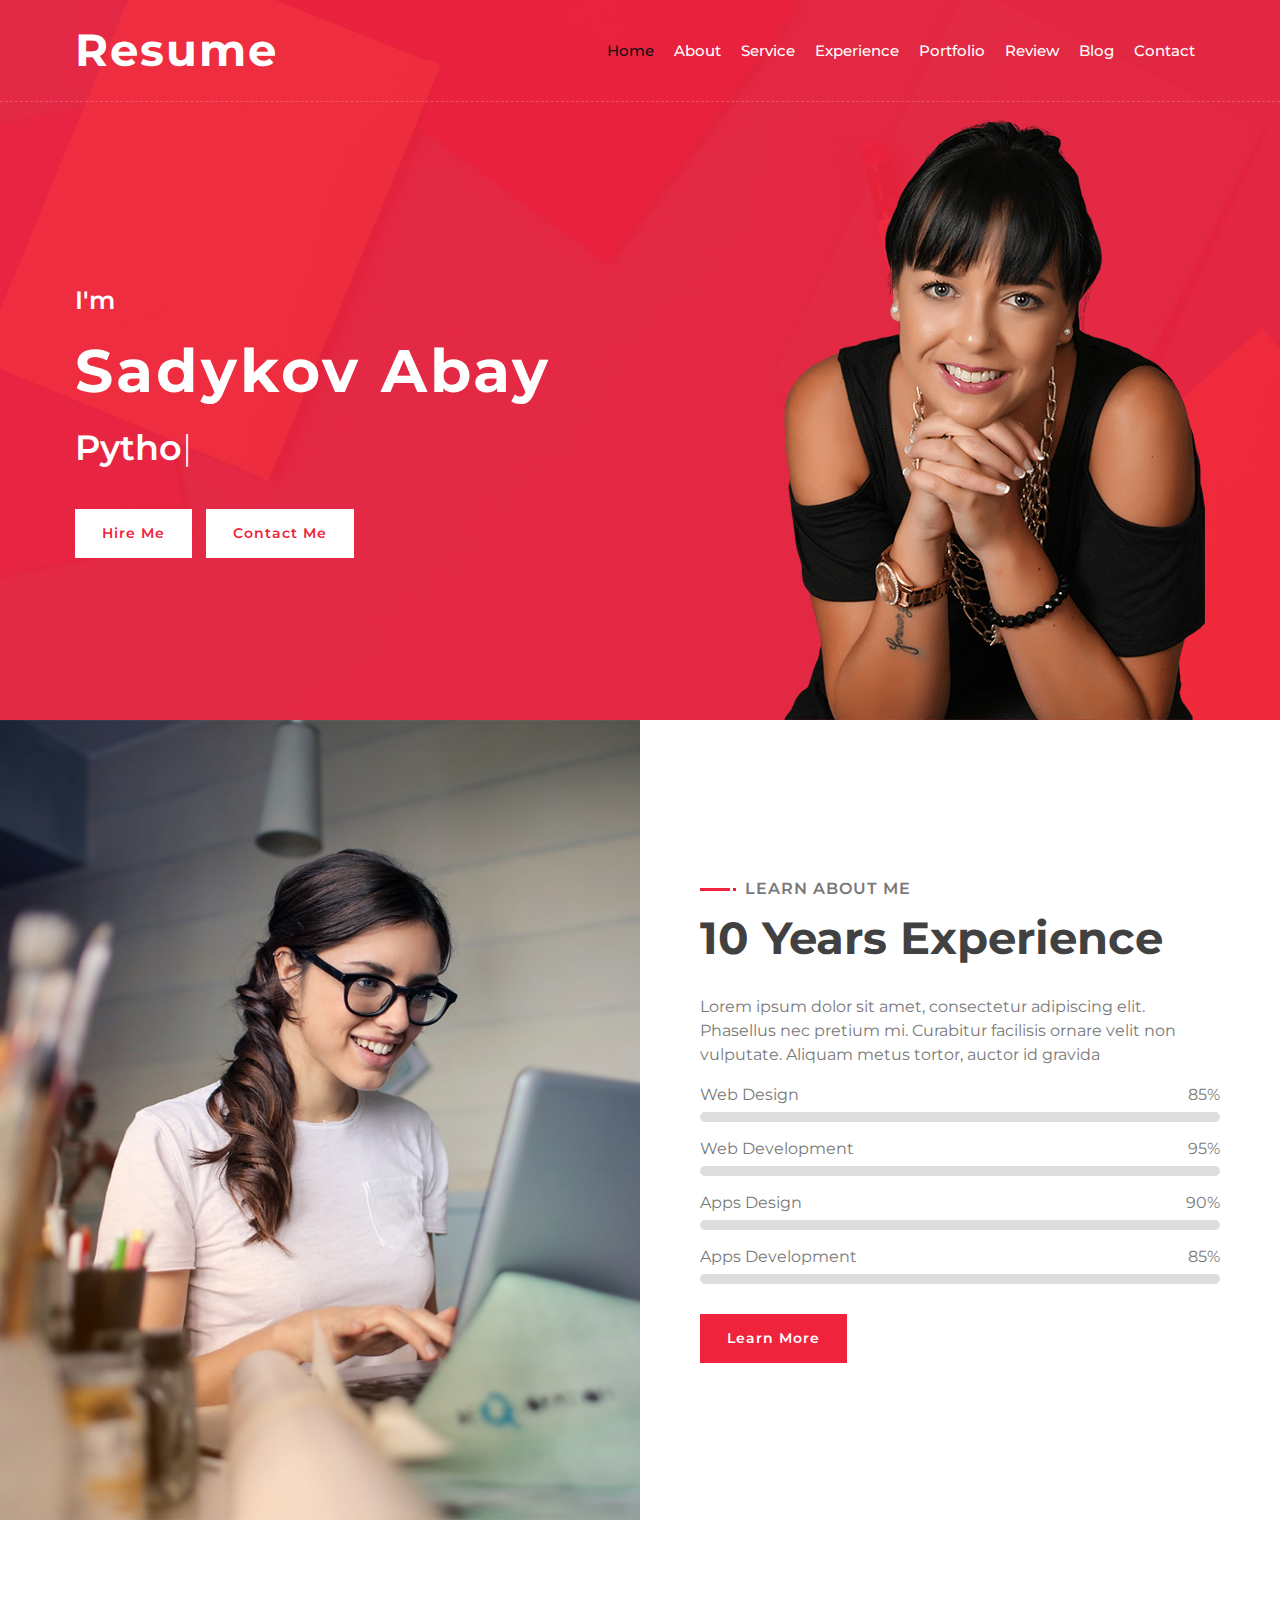
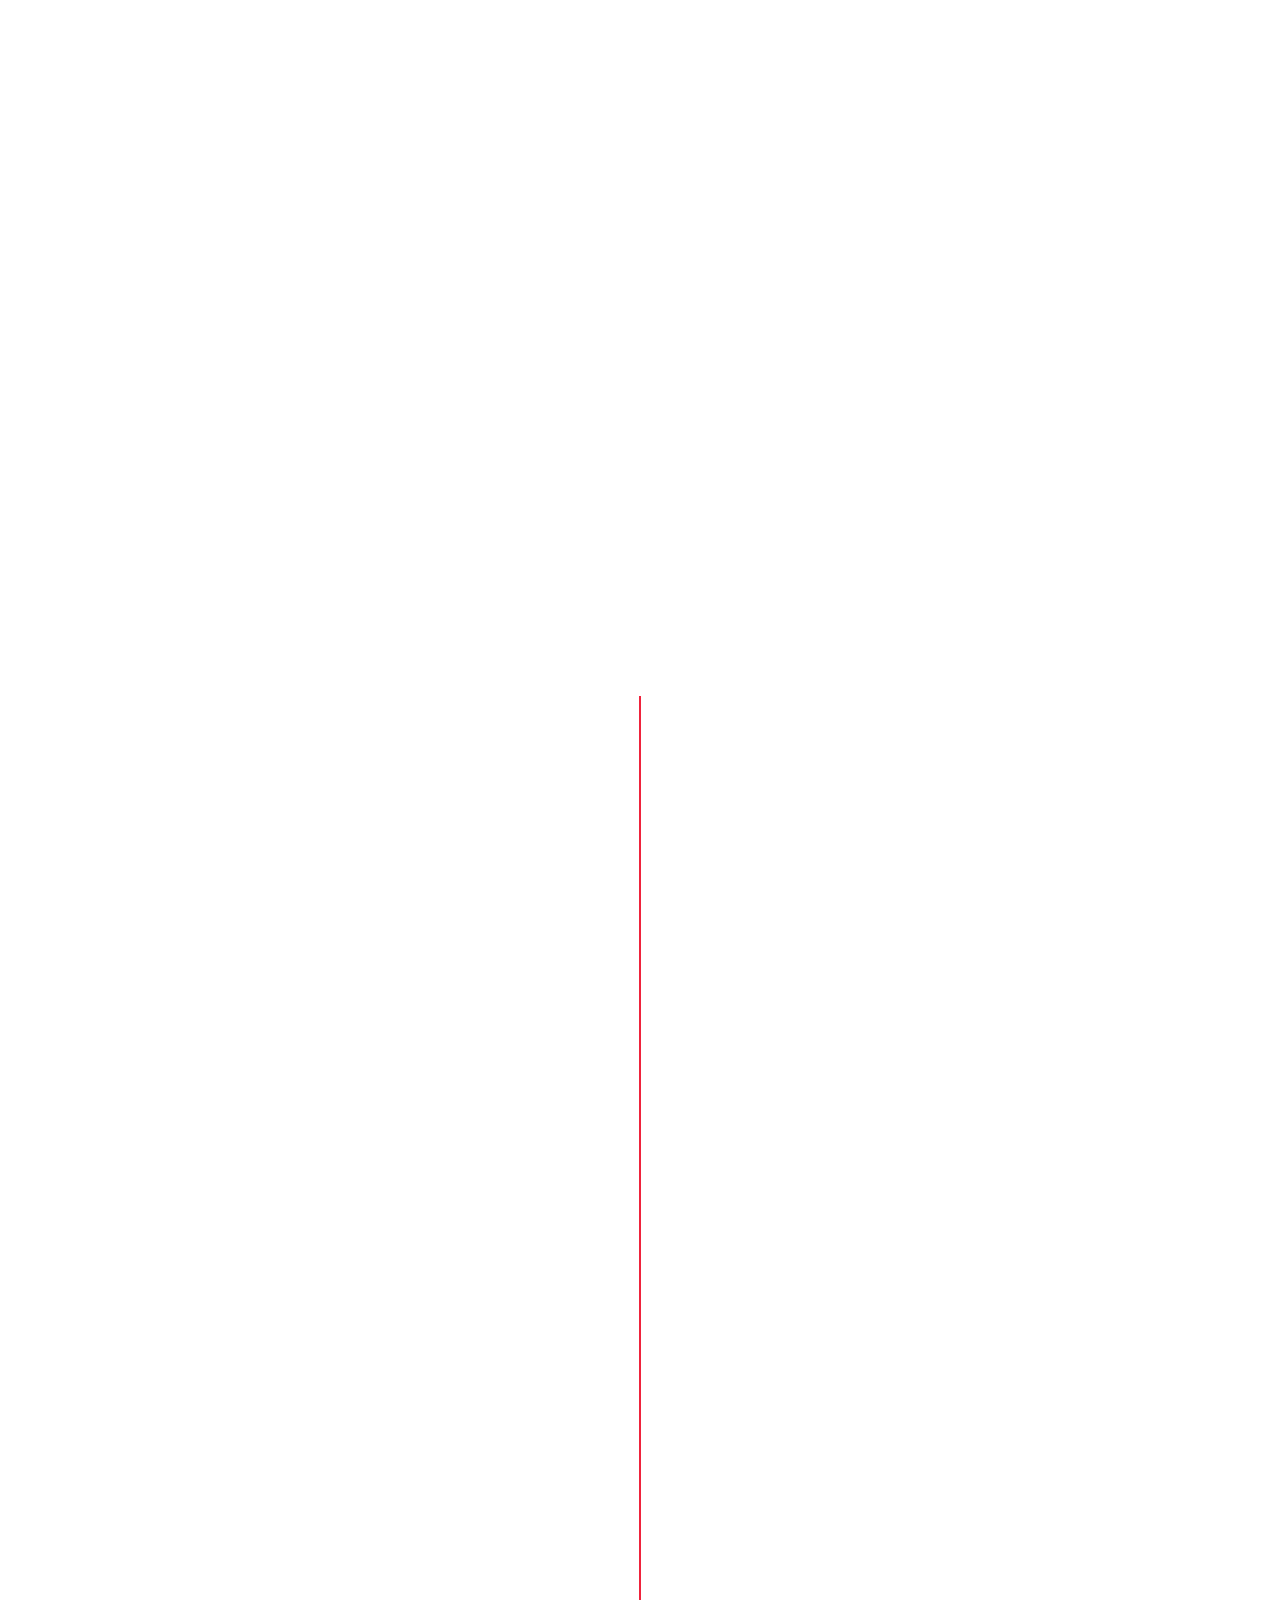
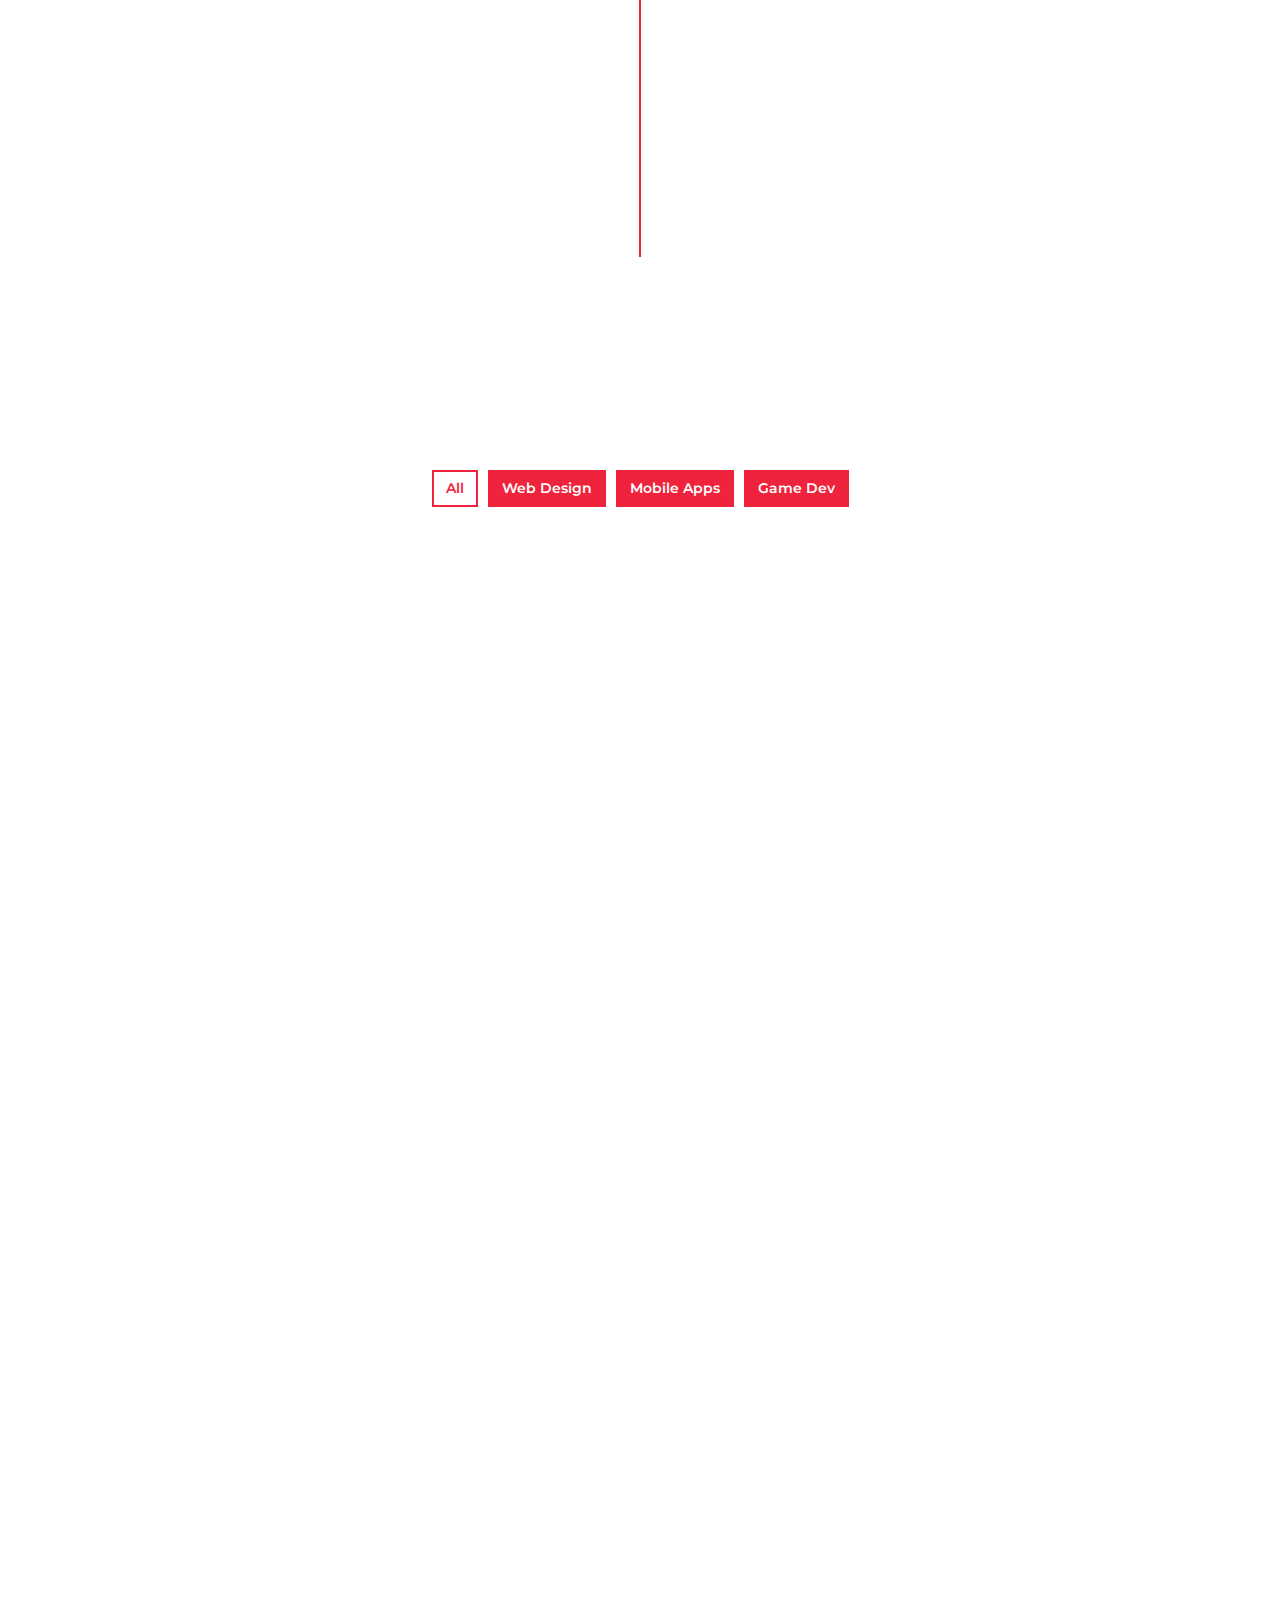
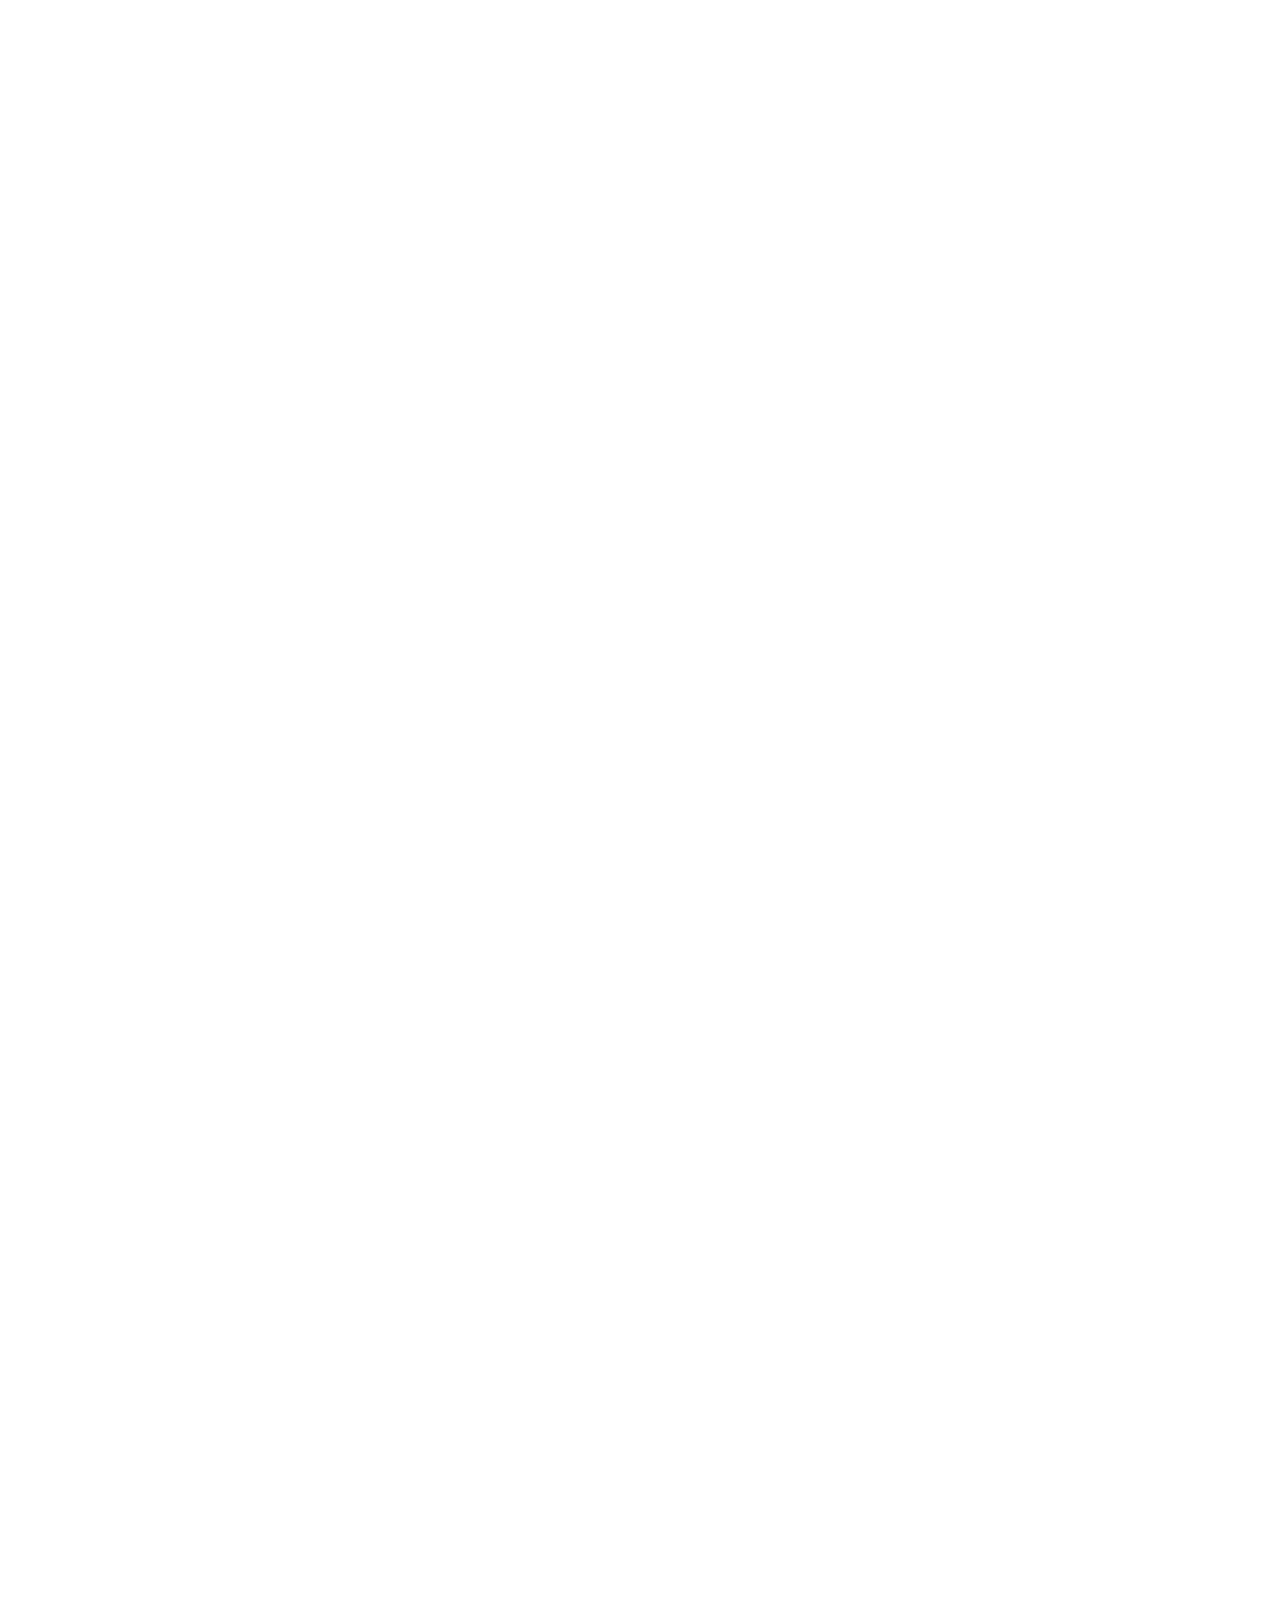
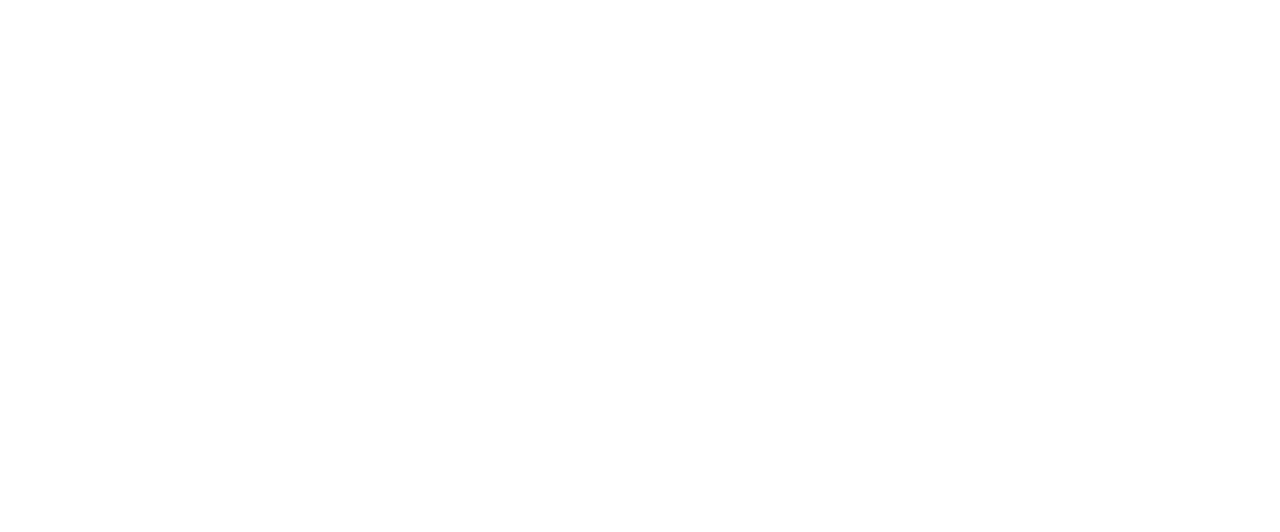
==== commit 42e8931c: "hero" ====
--- a/frontend/index.html
+++ b/frontend/index.html
@@ -58,9 +58,9 @@
                         <div class="hero-content">
                             <div class="hero-text">
                                 <p>I'm</p>
-                                <h1>Kate Winslet</h1>
+                                <h1>Sadykov Abay</h1>
                                 <h2></h2>
-                                <div class="typed-text">Web Designer, Web Developer, Front End Developer, Apps Designer, Apps Developer</div>
+                                <div class="typed-text">Python Developer, Flask Backender, Python Parser</div>
                             </div>
                             <div class="hero-btn">
                                 <a class="btn" href="">Hire Me</a>
--- a/frontend/css/style.css
+++ b/frontend/css/style.css
@@ -911,302 +911,6 @@
 }
 
 
-/*******************************/
-/********* Banner CSS **********/
-/*******************************/
-.banner {
-    position: relative;
-    width: 100%;
-    margin: 45px 0;
-    padding: 90px 0;
-    background: #EF233C;
-}
-
-.banner .container {
-    max-width: 750px;
-    text-align: center;
-}
-
-.banner .section-header {
-    margin-bottom: 20px;
-}
-
-.banner .section-header p {
-    color: #414141;
-    background: transparent;
-}
-
-.banner .section-header p::after {
-    display: none;
-}
-
-.banner .section-header h2 {
-    color: #ffffff;
-}
-
-.banner .section-header h2 span {
-    color: #414141;
-    font-size: 50px;
-}
-
-.banner .banner-text p {
-    font-size: 18px;
-    color: #ffffff;
-}
-
-.banner .banner-text .btn {
-    margin-top: 15px;
-    color: #EF233C;
-    background: #ffffff;
-    box-shadow: inset 0 0 0 50px #ffffff;
-}
-
-.banner .banner-text .btn:hover {
-    color: #ffffff;
-    background: transparent;
-    box-shadow: inset 0 0 0 0 #ffffff;
-    border-color: #ffffff;
-}
-
-
-/*******************************/
-/********* Pricing CSS *********/
-/*******************************/
-.price {
-    position: relative;
-    width: 100%;
-    padding: 45px 0 15px 0;
-}
-
-.price .row {
-    padding: 0 15px;
-}
-
-.price .col-md-4 {
-    padding: 0;
-}
-
-.price .price-item {
-    position: relative;
-    margin-bottom: 30px;
-    background: #ffffff;
-}
-
-.price .featured-item {
-    box-shadow: 0 0 30px rgba(0, 0, 0, .2);
-    z-index: 1;
-}
-
-.price .price-header,
-.price .price-body,
-.price .price-footer {
-    position: relative;
-    text-align: center;
-}
-
-.price .price-header {
-    padding: 45px 0 30px 0;
-    color: #414141;
-}
-
-.price .price-item.featured-item .price-header {
-    color: #EF233C;
-}
-
-.price .price-title h2 {
-    font-size: 25px;
-    font-weight: 400;
-    text-transform: uppercase;
-}
-
-.price .price-prices h2 {
-    font-size: 45px;
-    font-weight: 700;
-    margin-left: 10px;
-}
-
-.price .price-prices h2 small {
-    position: absolute;
-    font-size: 18px;
-    font-weight: 400;
-    margin-top: 9px;
-    margin-left: -12px;
-}
-
-.price .price-prices h2 span {
-    margin-left: 1px;
-    font-size: 18px;
-    font-weight: 400;
-}
-
-.price .price-item.featured-item h2 {
-    color: #EF233C;
-}
-
-.price .price-body {
-    padding: 0 0 20px 0;
-}
-
-.price .price-description ul {
-    margin: 0;
-    padding: 0;
-    list-style: none;
-}
-
-.price .price-description ul li {
-    padding: 0 0 20px 0;
-}
-
-.price .price-item .price-action {
-    padding-bottom: 45px;
-}
-
-.price .price-item .price-action .btn {
-    color: #ffffff;
-    background: #414141;
-    box-shadow: inset 0 0 0 50px #414141;
-}
-
-.price .price-item .price-action .btn:hover {
-    color: #414141;
-    background: transparent;
-    box-shadow: inset 0 0 0 0 #414141;
-    border-color: #414141;
-}
-
-.price .price-item.featured-item .price-action .btn {
-    color: #ffffff;
-    background: #EF233C;
-    box-shadow: inset 0 0 0 50px #EF233C;
-}
-
-.price .price-item.featured-item .price-action .btn:hover {
-    color: #EF233C;
-    background: transparent;
-    box-shadow: inset 0 0 0 0 #EF233C;
-    border-color: #EF233C;
-}
-
-
-/*******************************/
-/*********** Team CSS **********/
-/*******************************/
-.team {
-    position: relative;
-    width: 100%;
-    padding: 45px 0 15px 0;
-}
-
-.team .team-item {
-    position: relative;
-    background: #ffffff;
-    margin-bottom: 30px;
-    display: flex;
-    align-items: center;
-    justify-content: flex-start;
-    box-shadow: inset 0 0 0 0 transparent;
-    transition: ease-out 0.5s;
-}
-
-.team .team-img {
-    position: relative;
-    width: 50%;
-    overflow: hidden;
-}
-
-.team .team-img img {
-    position: relative;
-    width: 100%;
-    transition: .5s;
-}
-
-.team .team-text {
-    position: relative;
-    width: 50%;
-    padding: 0 30px;
-}
-
-.team .team-text h2 {
-    color: #EF233C;
-    font-size: 18px;
-    font-weight: 600;
-    margin-bottom: 5px;
-    transition: 1s;
-}
-
-.team .team-text h4 {
-    font-size: 14px;
-    font-weight: 600;
-    margin-bottom: 15px;
-    transition: 1s;
-}
-
-.team .team-text p {
-    margin-bottom: 20px;
-    transition: 1s;
-}
-
-.team .team-social {
-    position: relative;
-    display: flex;
-    align-items: center;
-    justify-content: flex-start;
-}
-
-.team .team-social a.btn {
-    width: 35px;
-    height: 35px;
-    padding: 0;
-    display: flex;
-    align-items: center;
-    justify-content: center;
-    font-size: 14px;
-    font-weight: normal;
-    margin-right: 5px;
-}
-
-.team .team-item:hover {
-    box-shadow: inset 800px 0 0 0 #EF233C;
-}
-
-.team .team-item:hover .team-img img {
-    transform: scale(1.2);
-}
-
-.team .team-item:hover .team-text h2,
-.team .team-item:hover .team-text h4,
-.team .team-item:hover .team-text p {
-    color: #ffffff;
-}
-
-.team .team-item:hover .team-social a.btn {
-    background: #ffffff;
-}
-
-.team .team-item:hover .team-social a.btn:hover {
-    border-color: #ffffff;
-}
-
-@media(max-width: 575.98px) {
-    .team .team-text {
-        padding: 0 15px;
-    }
-    
-    .team .team-text h2 {
-        font-size: 16px;
-        margin-bottom: 0;
-    }
-
-    .team .team-text h4 {
-        margin-bottom: 5px;
-    }
-
-    .team .team-text p {
-        font-size: 14px;
-        line-height: 18px;
-        margin-bottom: 10px;
-    }
-}
 
 
 /*******************************/
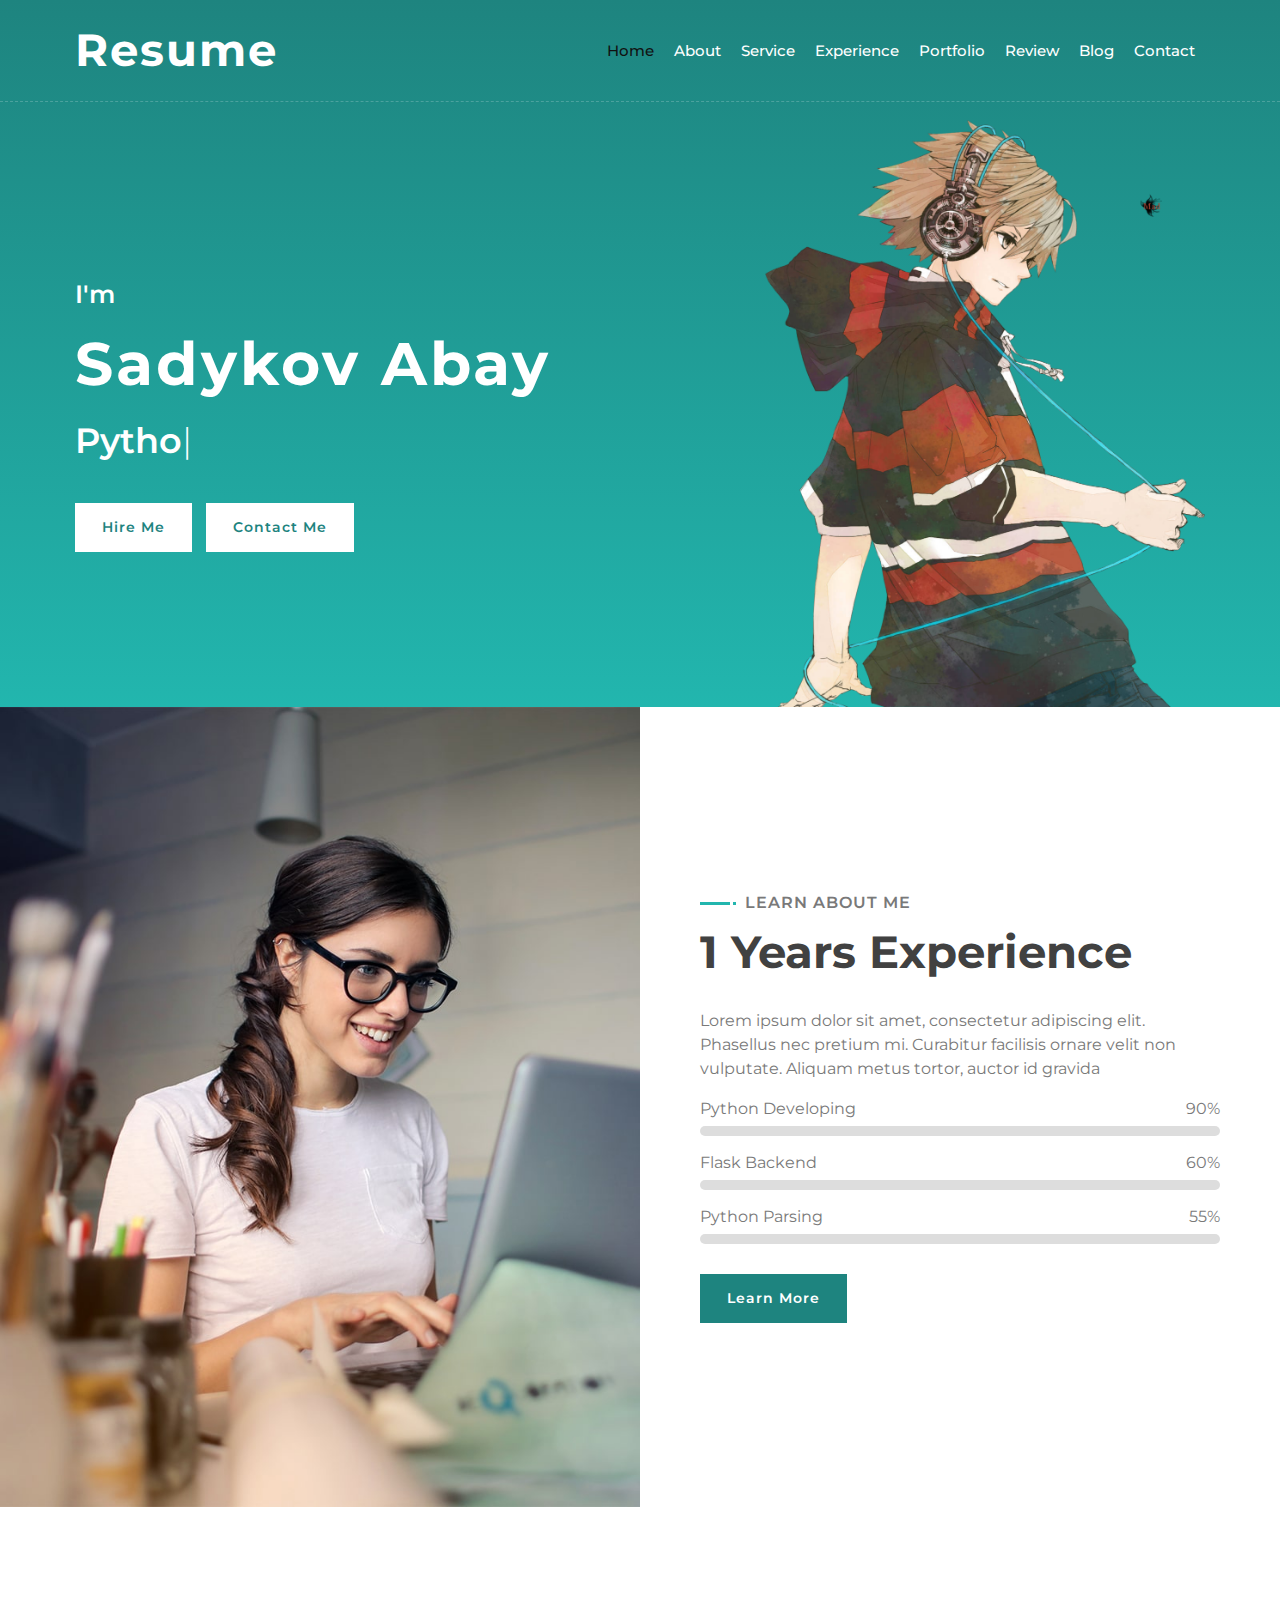
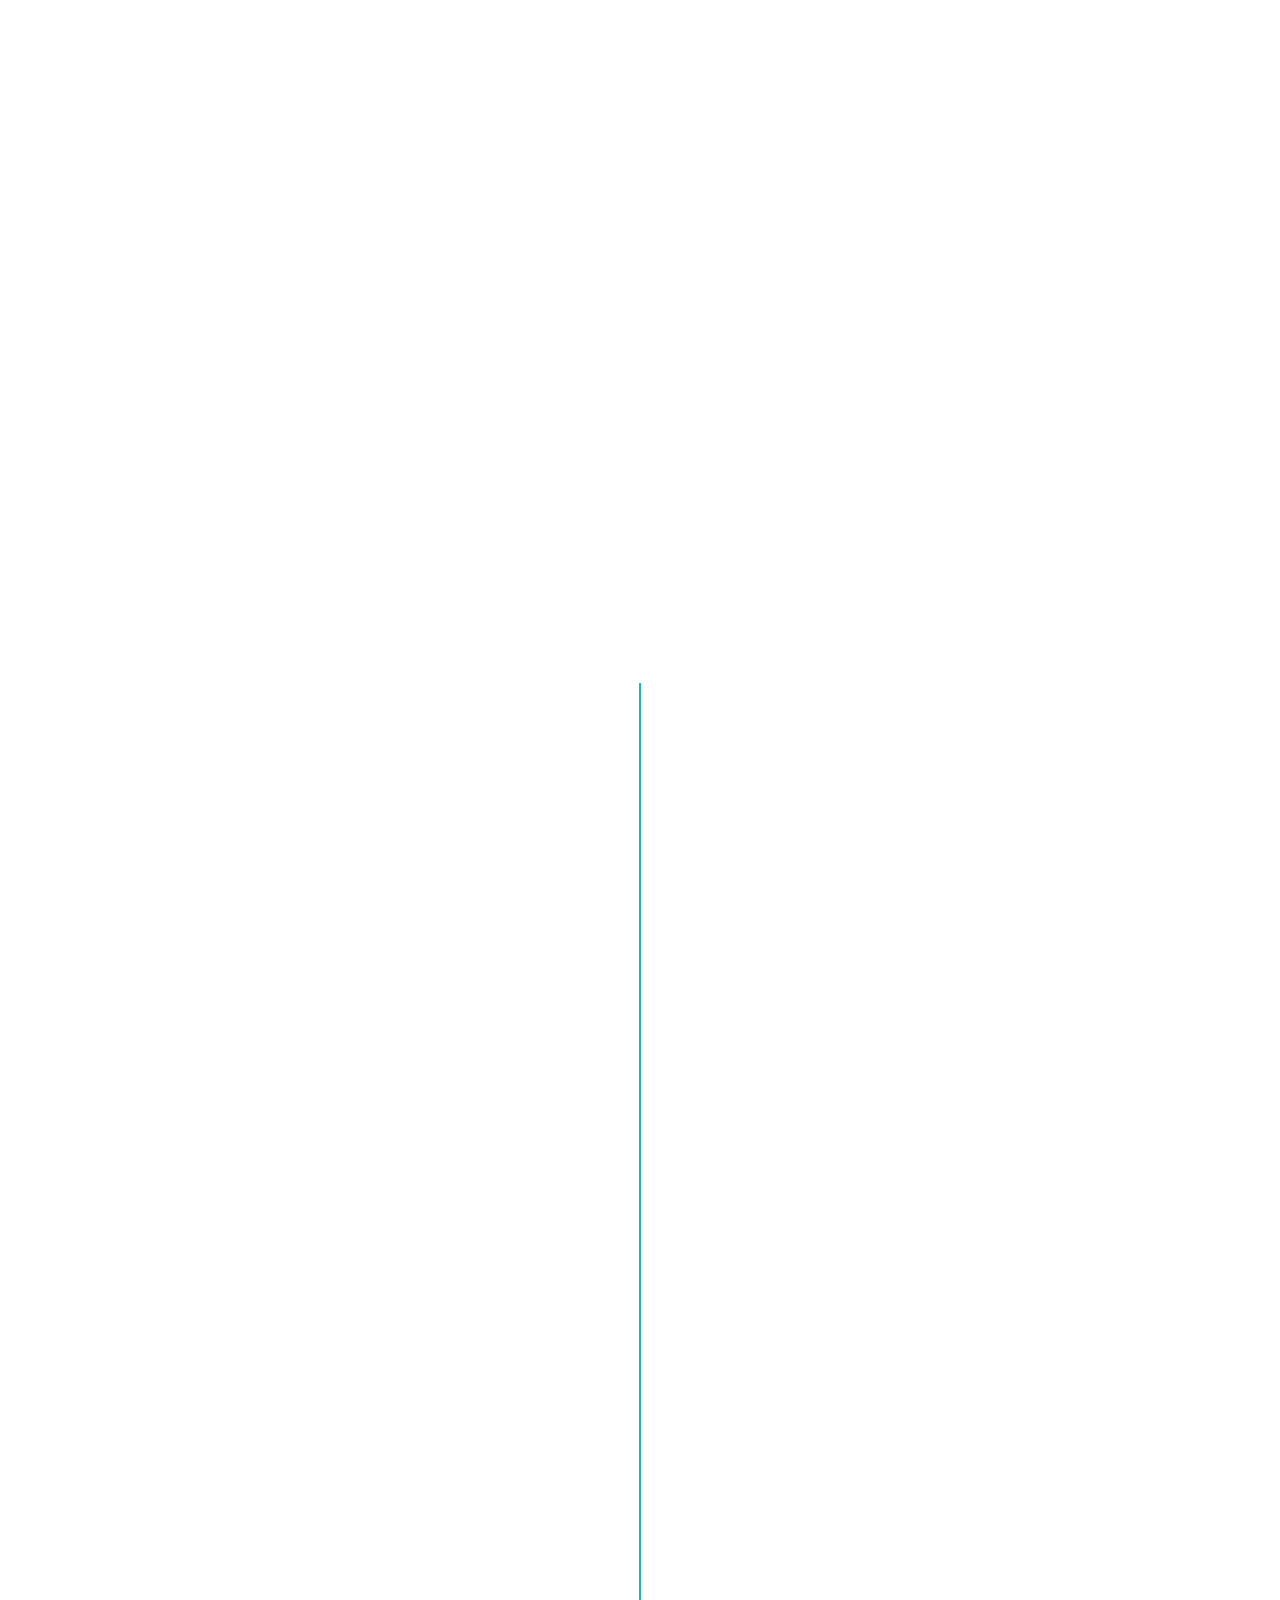
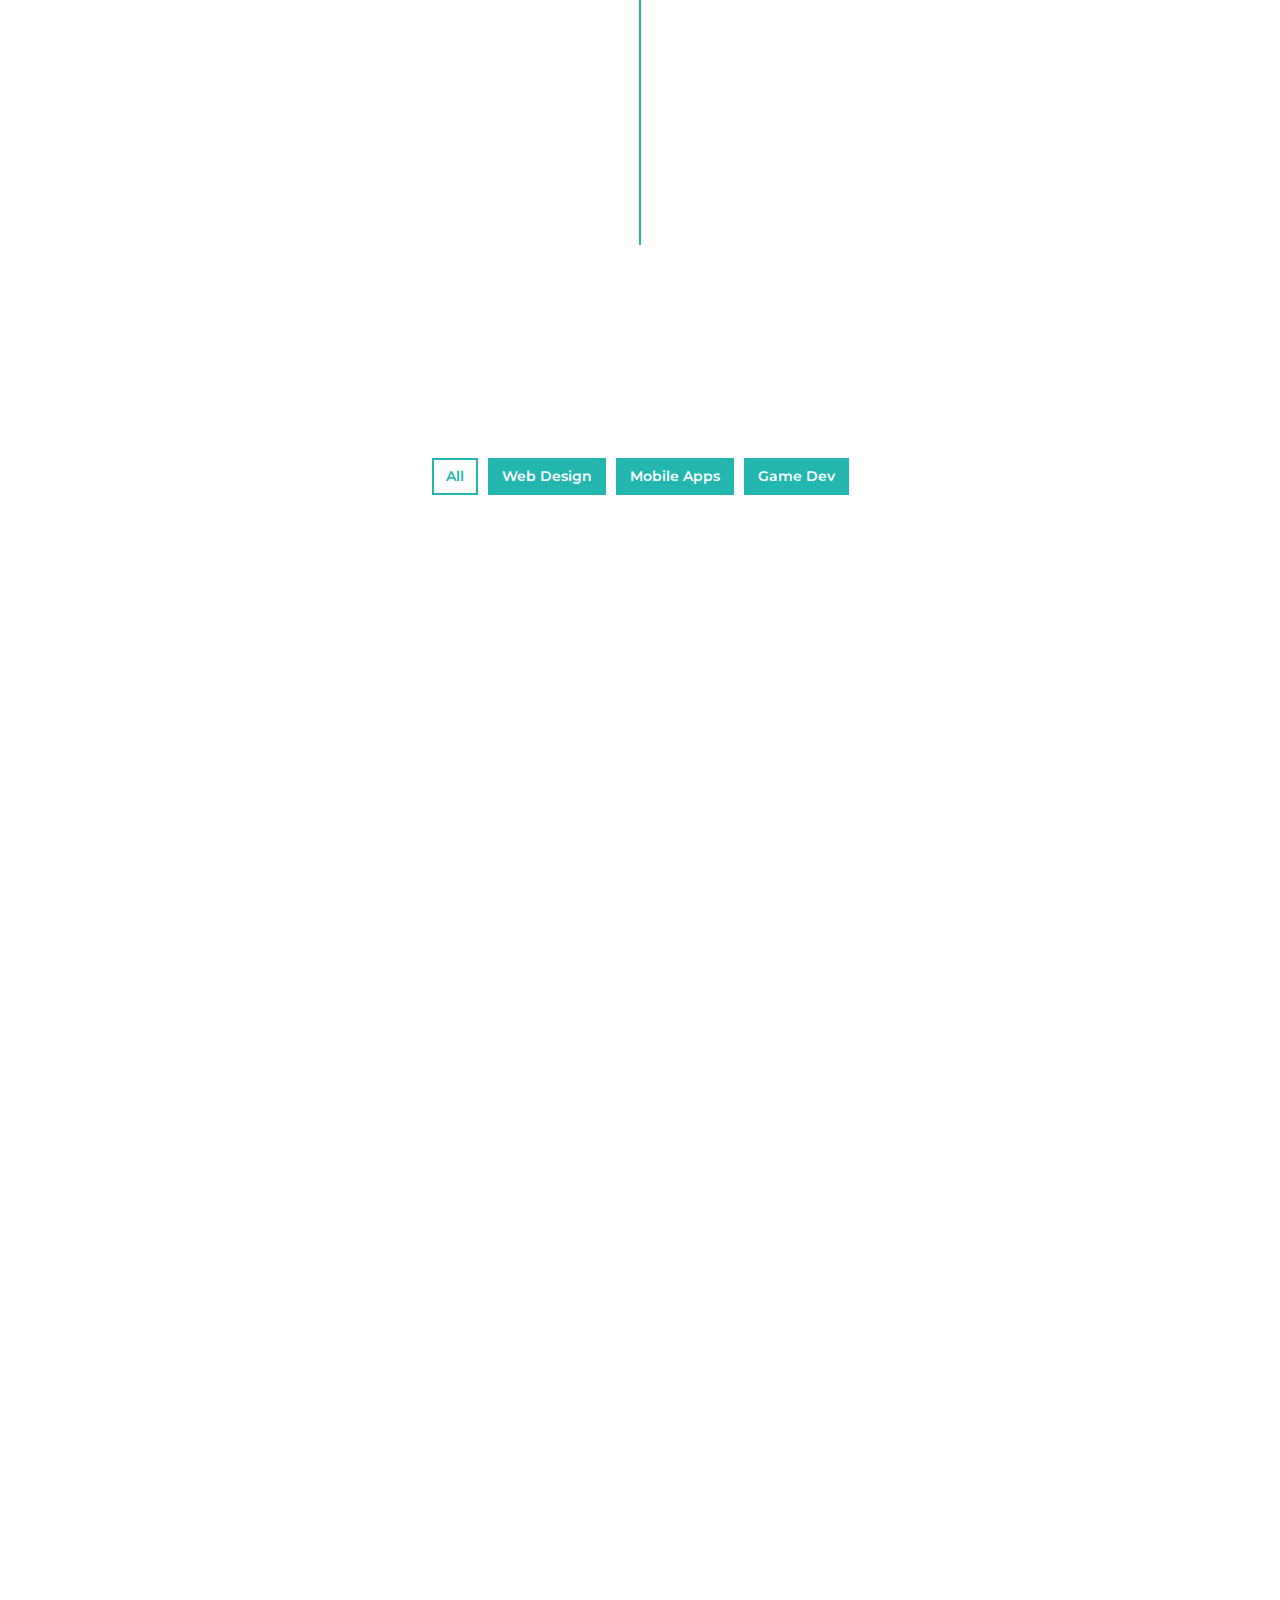
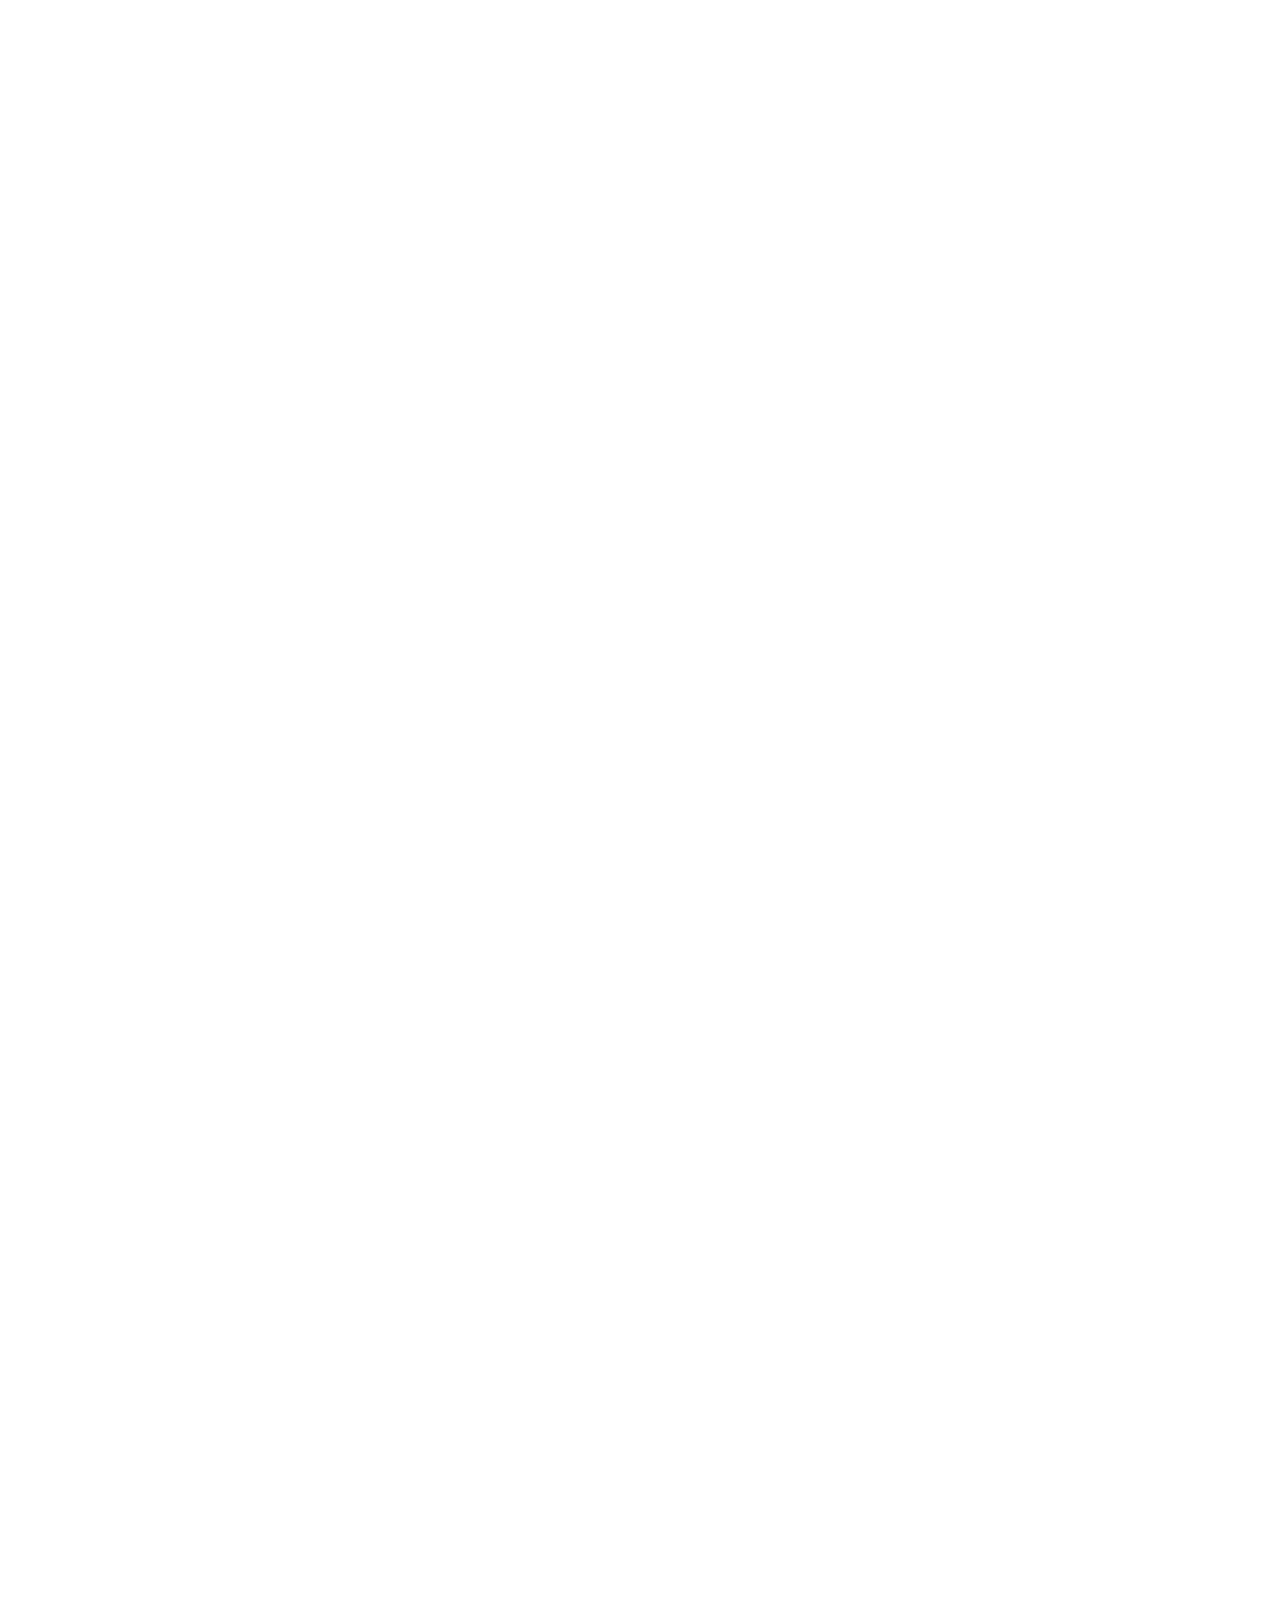
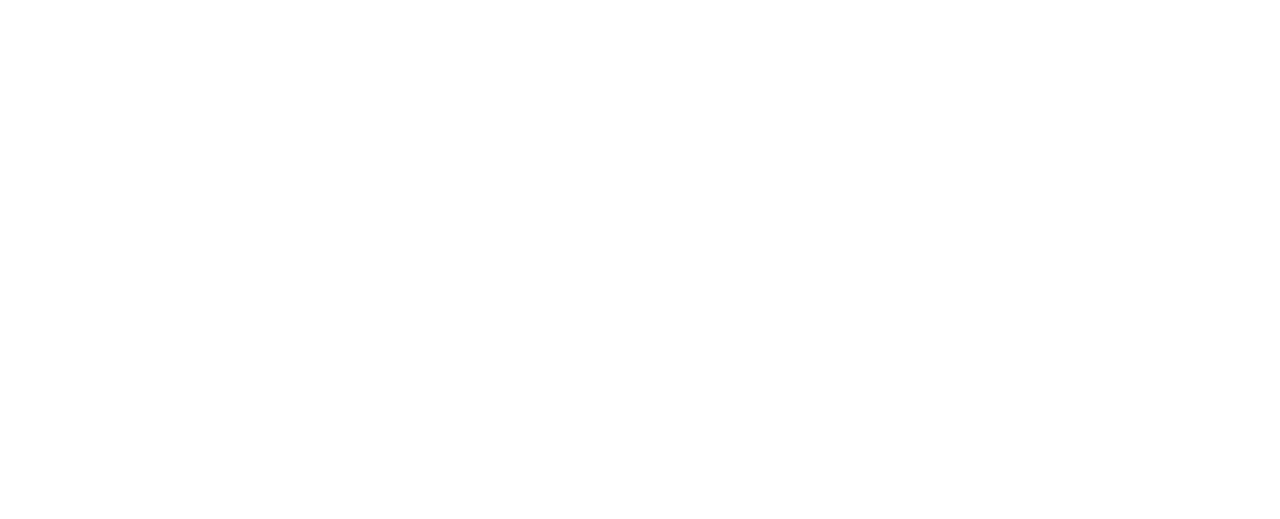
==== commit 585937a5: "change color" ====
--- a/frontend/index.html
+++ b/frontend/index.html
@@ -92,7 +92,7 @@
                         <div class="about-content">
                             <div class="section-header text-left">
                                 <p>Learn About Me</p>
-                                <h2>10 Years Experience</h2>
+                                <h2>1 Years Experience</h2>
                             </div>
                             <div class="about-text">
                                 <p>
@@ -101,28 +101,22 @@
                             </div>
                             <div class="skills">
                                 <div class="skill-name">
-                                    <p>Web Design</p><p>85%</p>
-                                </div>
-                                <div class="progress">
-                                    <div class="progress-bar" role="progressbar" aria-valuenow="85" aria-valuemin="0" aria-valuemax="100"></div>
-                                </div>
-                                <div class="skill-name">
-                                    <p>Web Development</p><p>95%</p>
-                                </div>
-                                <div class="progress">
-                                    <div class="progress-bar" role="progressbar" aria-valuenow="95" aria-valuemin="0" aria-valuemax="100"></div>
-                                </div>
-                                <div class="skill-name">
-                                    <p>Apps Design</p><p>90%</p>
+                                    <p>Python Developing</p><p>90%</p>
                                 </div>
                                 <div class="progress">
                                     <div class="progress-bar" role="progressbar" aria-valuenow="90" aria-valuemin="0" aria-valuemax="100"></div>
                                 </div>
                                 <div class="skill-name">
-                                    <p>Apps Development</p><p>85%</p>
+                                    <p>Flask Backend</p><p>60%</p>
                                 </div>
                                 <div class="progress">
-                                    <div class="progress-bar" role="progressbar" aria-valuenow="85" aria-valuemin="0" aria-valuemax="100"></div>
+                                    <div class="progress-bar" role="progressbar" aria-valuenow="60" aria-valuemin="0" aria-valuemax="100"></div>
+                                </div>
+                                <div class="skill-name">
+                                    <p>Python Parsing</p><p>55%</p>
+                                </div>
+                                <div class="progress">
+                                    <div class="progress-bar" role="progressbar" aria-valuenow="55" aria-valuemin="0" aria-valuemax="100"></div>
                                 </div>
                             </div>
                             <a class="btn" href="">Learn More</a>
@@ -148,9 +142,9 @@
                                 <i class="fa fa-laptop"></i>
                             </div>
                             <div class="service-text">
-                                <h3>Web Design</h3>
+                                <h3>Python Developing</h3>
                                 <p>
-                                    Lorem ipsum dolor sit amet elit. Phase nec preti mi. Curabi facilis ornare velit non
+                                    Типа крутой разработчик
                                 </p>
                             </div>
                         </div>
@@ -161,9 +155,9 @@
                                 <i class="fa fa-laptop-code"></i>
                             </div>
                             <div class="service-text">
-                                <h3>Web Development</h3>
+                                <h3>Flask Backend</h3>
                                 <p>
-                                    Lorem ipsum dolor sit amet elit. Phase nec preti mi. Curabi facilis ornare velit non
+                                   Типа крутой бэкендер
                                 </p>
                             </div>
                         </div>
@@ -174,26 +168,14 @@
                                 <i class="fab fa-android"></i>
                             </div>
                             <div class="service-text">
-                                <h3>Apps Design</h3>
+                                <h3>Python Parsing</h3>
                                 <p>
-                                    Lorem ipsum dolor sit amet elit. Phase nec preti mi. Curabi facilis ornare velit non
+                                   Типа крутой парсер
                                 </p>
                             </div>
                         </div>
                     </div>
-                    <div class="col-lg-6 wow fadeInUp" data-wow-delay="0.6s">
-                        <div class="service-item">
-                            <div class="service-icon">
-                                <i class="fab fa-apple"></i>
-                            </div>
-                            <div class="service-text">
-                                <h3>Apps Development</h3>
-                                <p>
-                                    Lorem ipsum dolor sit amet elit. Phase nec preti mi. Curabi facilis ornare velit non
-                                </p>
-                            </div>
-                        </div>
-                    </div>
+                    
                 </div>
             </div>
         </div>
--- a/frontend/css/style.css
+++ b/frontend/css/style.css
@@ -24,7 +24,7 @@
 a:hover,
 a:active,
 a:focus {
-    color: #EF233C;
+    color: #1e847f;
     outline: none;
     text-decoration: none;
 }
@@ -44,20 +44,20 @@
     font-weight: 600;
     letter-spacing: 1px;
     color: #ffffff;
-    background: #EF233C;
+    background: #1e847f;
     border: 2px solid transparent;
     border-radius: 0;
-    box-shadow: inset 0 0 0 50px #EF233C;
+    box-shadow: inset 0 0 0 50px #1e847f;
     transition: ease-out 0.3s;
     -webkit-transition: ease-out 0.3s;
     -moz-transition: ease-out 0.3s;
 }
 
 .btn:hover {
-    color: #EF233C;
+    color: #1e847f;
     background: transparent;
-    box-shadow: inset 0 0 0 0 #EF233C;
-    border-color: #EF233C;
+    box-shadow: inset 0 0 0 0 #1e847f;
+    border-color:#1e847f;
 }
 
 #loader {
@@ -91,7 +91,7 @@
     width: 45px;
     height: 45px;
     border: 5px solid #dddddd;
-    border-top: 5px solid #EF233C;
+    border-top: 5px solid #1e847f;
     border-radius: 50%;
     -webkit-animation: spin 2s linear infinite;
     animation: spin 2s linear infinite;
@@ -188,7 +188,7 @@
     }
     
     .navbar.nav-sticky .navbar-brand {
-        color: #EF233C;
+        color: #22b6ae;
     }
 
     .navbar-light .navbar-nav .nav-link,
@@ -211,7 +211,7 @@
     
     .navbar-light.nav-sticky .navbar-nav .nav-link:hover,
     .navbar-light.nav-sticky .navbar-nav .nav-link.active {
-        color: #EF233C;
+        color: #1e847f;
     }
 }
 
@@ -222,7 +222,7 @@
     }
     
     .navbar .navbar-brand {
-        color: #EF233C;
+        color:#22b6ae;
     }
     
     .navbar .navbar-nav {
@@ -248,7 +248,7 @@
     margin-bottom: 45px;
     padding: 120px 0 0 0;
     overflow: hidden;
-    background: linear-gradient(rgba(239, 35, 60, .95), rgba(239, 35, 60, .95)), url(../img/hero-bg.jpg);
+    background: linear-gradient(#1e847f, #22b6ae), url(../img/hero-bg.jpg);
     background-position: center;
     background-repeat: no-repeat;
     background-size: cover;
@@ -314,7 +314,7 @@
 
 .hero .hero-btn .btn {
     margin-top: 35px;
-    color: #EF233C;
+    color: #1e847f;
     background: #ffffff;
     box-shadow: inset 0 0 0 50px #ffffff;
 }
@@ -439,7 +439,7 @@
     top: 11px;
     right: 0;
     left: -30px;
-    background: #EF233C;
+    background: #22b6ae;
     z-index: -1;
 }
 
@@ -450,7 +450,7 @@
     height: 3px;
     top: 11px;
     left: 3px;
-    background: #EF233C;
+    background: #22b6ae;
     z-index: 1;
 }
 
@@ -532,7 +532,7 @@
 
 .about .progress .progress-bar {
     width: 0px;
-    background: #EF233C;
+    background: #22b6ae;
     border-radius: 10px;
     transition: 2s;
 }
@@ -565,7 +565,7 @@
     content: '';
     position: absolute;
     width: 2px;
-    background: #EF233C;
+    background: #22b6ae;
     top: 0;
     bottom: 0;
     left: 50%;
@@ -597,7 +597,7 @@
     top: 48px;
     right: -8px;
     background: #ffffff;
-    border: 2px solid #EF233C;
+    border: 2px solid #22b6ae;
     border-radius: 16px;
     z-index: 1;
 }
@@ -629,7 +629,7 @@
     top: 44px;
     font-size: 16px;
     font-weight: 600;
-    color: #EF233C;
+    color: #22b6ae;
     text-transform: uppercase;
     letter-spacing: 1px;
     z-index: 1;
@@ -743,7 +743,7 @@
 }
 
 .service .service-item:hover {
-    box-shadow: inset 800px 0 0 0 #EF233C;
+    box-shadow: inset 800px 0 0 0 #22b6ae;
 }
 
 .service .service-icon {
@@ -753,14 +753,14 @@
     display: flex;
     align-items: center;
     justify-content: center;
-    border: 1px solid #EF233C;
+    border: 1px solid #22b6ae;
     background: #ffffff;
 }
 
 .service .service-icon i {
     position: relative;
     font-size: 60px;
-    color: #EF233C;
+    color: #22b6ae;
     transition: .3s;
 }
 
@@ -828,10 +828,10 @@
     font-size: 14px;
     font-weight: 600;
     color: #ffffff;
-    background: #EF233C;
+    background: #22b6ae;
     border: 2px solid transparent;
     border-radius: 0;
-    box-shadow: inset 0 0 0 50px #EF233C;
+    box-shadow: inset 0 0 0 50px #22b6ae;
     transition: ease-out 0.3s;
     -webkit-transition: ease-out 0.3s;
     -moz-transition: ease-out 0.3s;
@@ -839,10 +839,10 @@
 
 .portfolio #portfolio-filter li:hover,
 .portfolio #portfolio-filter li.filter-active {
-    color: #EF233C;
+    color: #22b6ae;
     background: transparent;
-    box-shadow: inset 0 0 0 0 #EF233C;
-    border-color: #EF233C;
+    box-shadow: inset 0 0 0 0 #22b6ae;
+    border-color: #22b6ae;
 }
 
 .portfolio .portfolio-item {
@@ -904,10 +904,10 @@
 }
 
 .portfolio .portfolio-item:hover a.btn {
-    color: #EF233C;
+    color: #22b6ae;
     background: transparent;
-    box-shadow: inset 0 0 0 0 #EF233C;
-    border-color: #EF233C;
+    box-shadow: inset 0 0 0 0 #22b6ae;
+    border-color: #22b6ae;
 }
 
 
@@ -920,7 +920,7 @@
     position: relative;
     margin: 45px 0;
     padding: 90px 0;
-    background: #EF233C;
+    background: #22b6ae;
 }
 
 .testimonial .container {
@@ -972,7 +972,7 @@
 }
 
 .testimonial .testimonial-text h3 {
-    color: #EF233C;
+    color: #22b6ae;
     font-size: 18px;
     font-weight: 600;
     margin-bottom: 10px;
@@ -1010,7 +1010,7 @@
     position: relative;
     width: 100%;
     margin: 45px 0;
-    background: #EF233C;
+    background: #22b6ae;
 }
 
 .contact .container-fluid {
@@ -1021,7 +1021,7 @@
 .contact .contact-form {
     position: relative;
     padding: 90px 0 90px 45px;
-    background: #EF233C;
+    background: #22b6ae;
 }
 
 .contact .contact-form input {
@@ -1055,7 +1055,7 @@
 
 .contact .contact-form .btn {
     margin-top: 35px;
-    color: #EF233C;
+    color: #22b6ae;
     background: #ffffff;
     box-shadow: inset 0 0 0 50px #ffffff;
 }
@@ -1169,7 +1169,7 @@
 .footer {
     position: relative;
     margin-top: 45px;
-    background: #EF233C;
+    background: #22b6ae;
 }
 
 .footer .container-fluid {
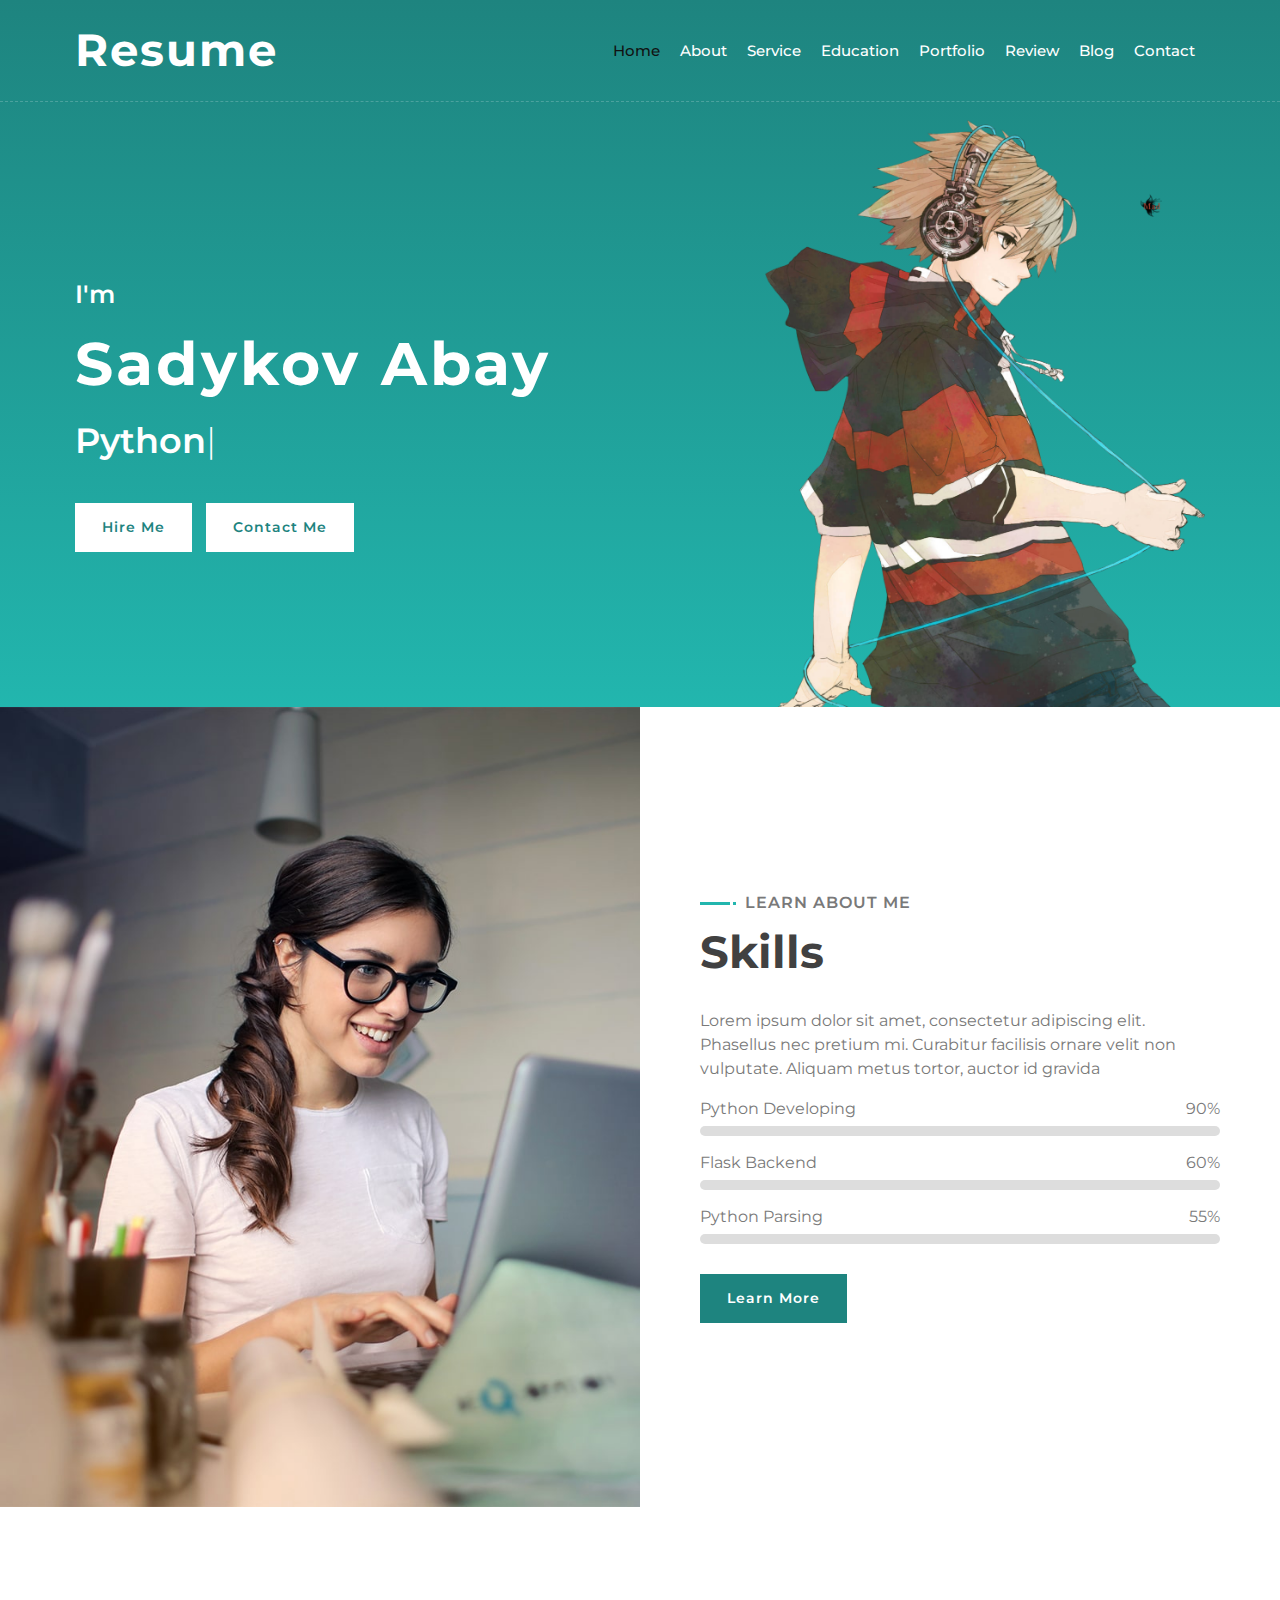
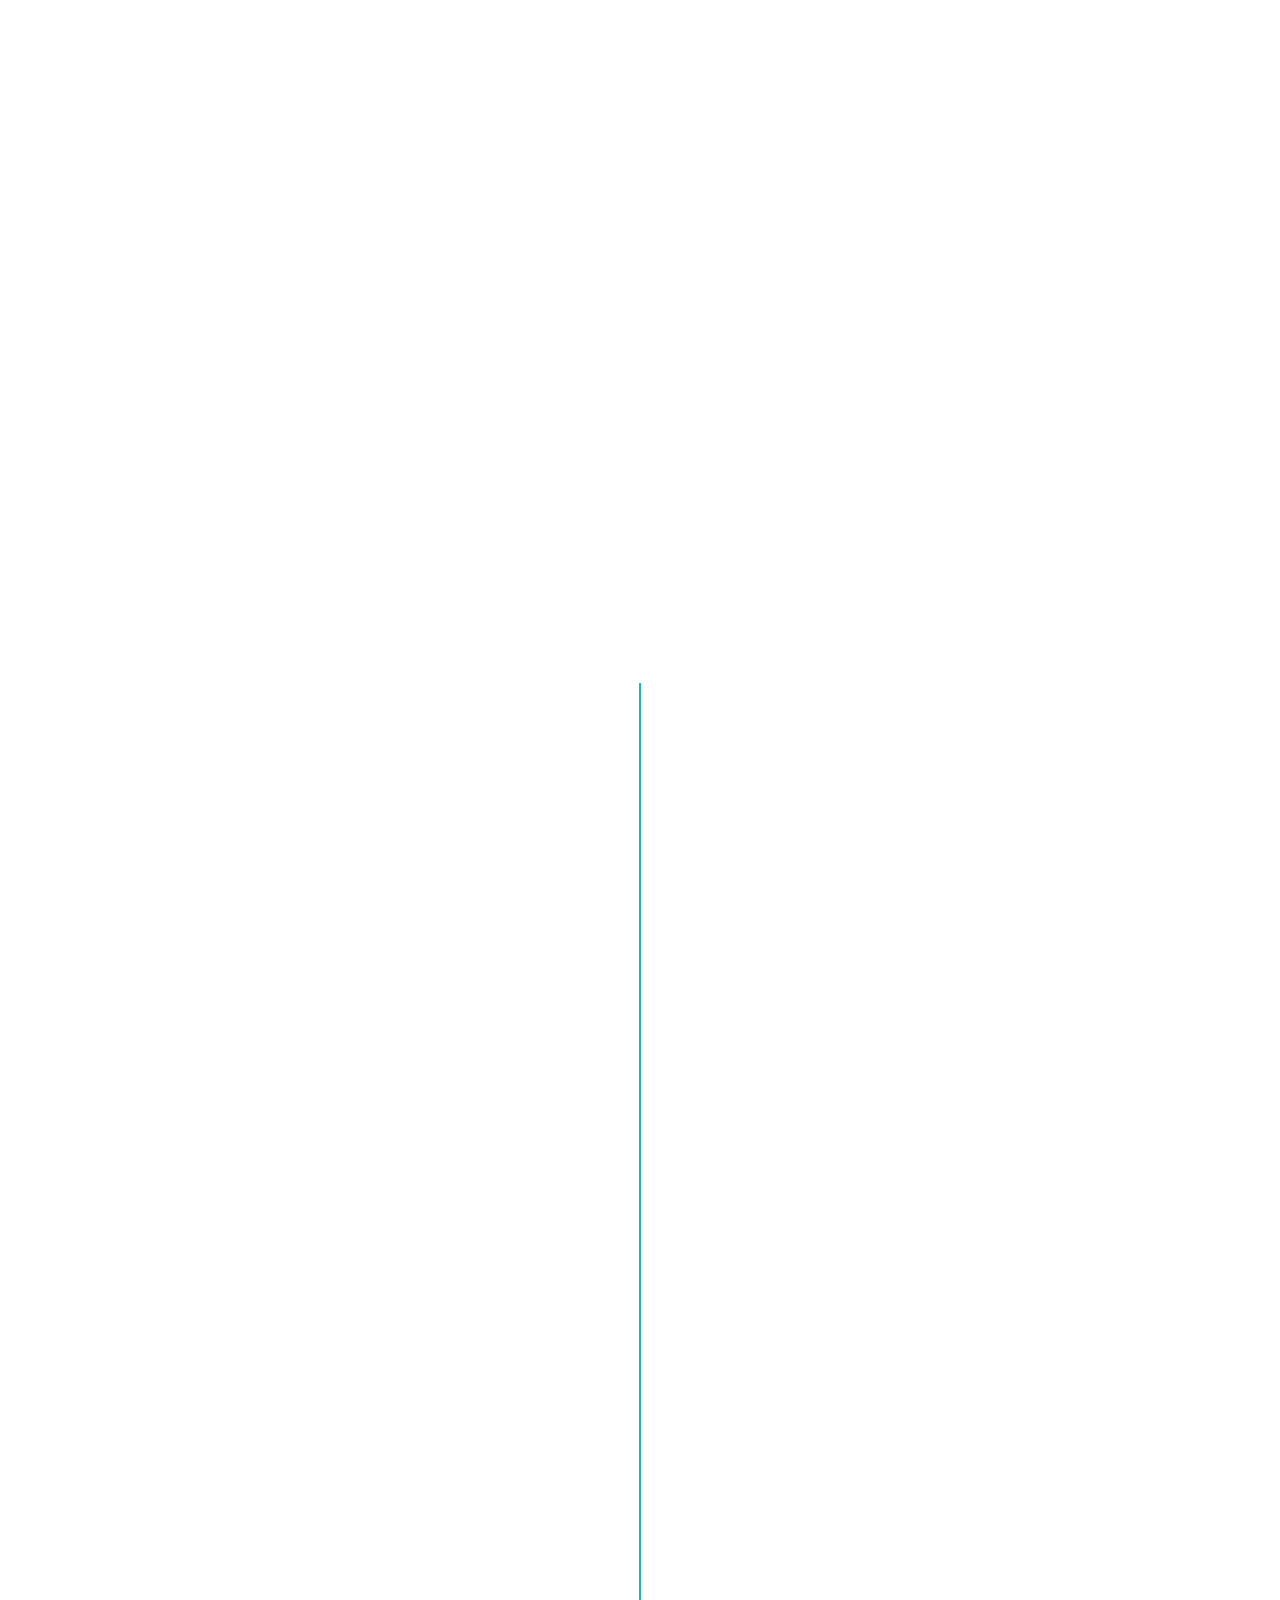
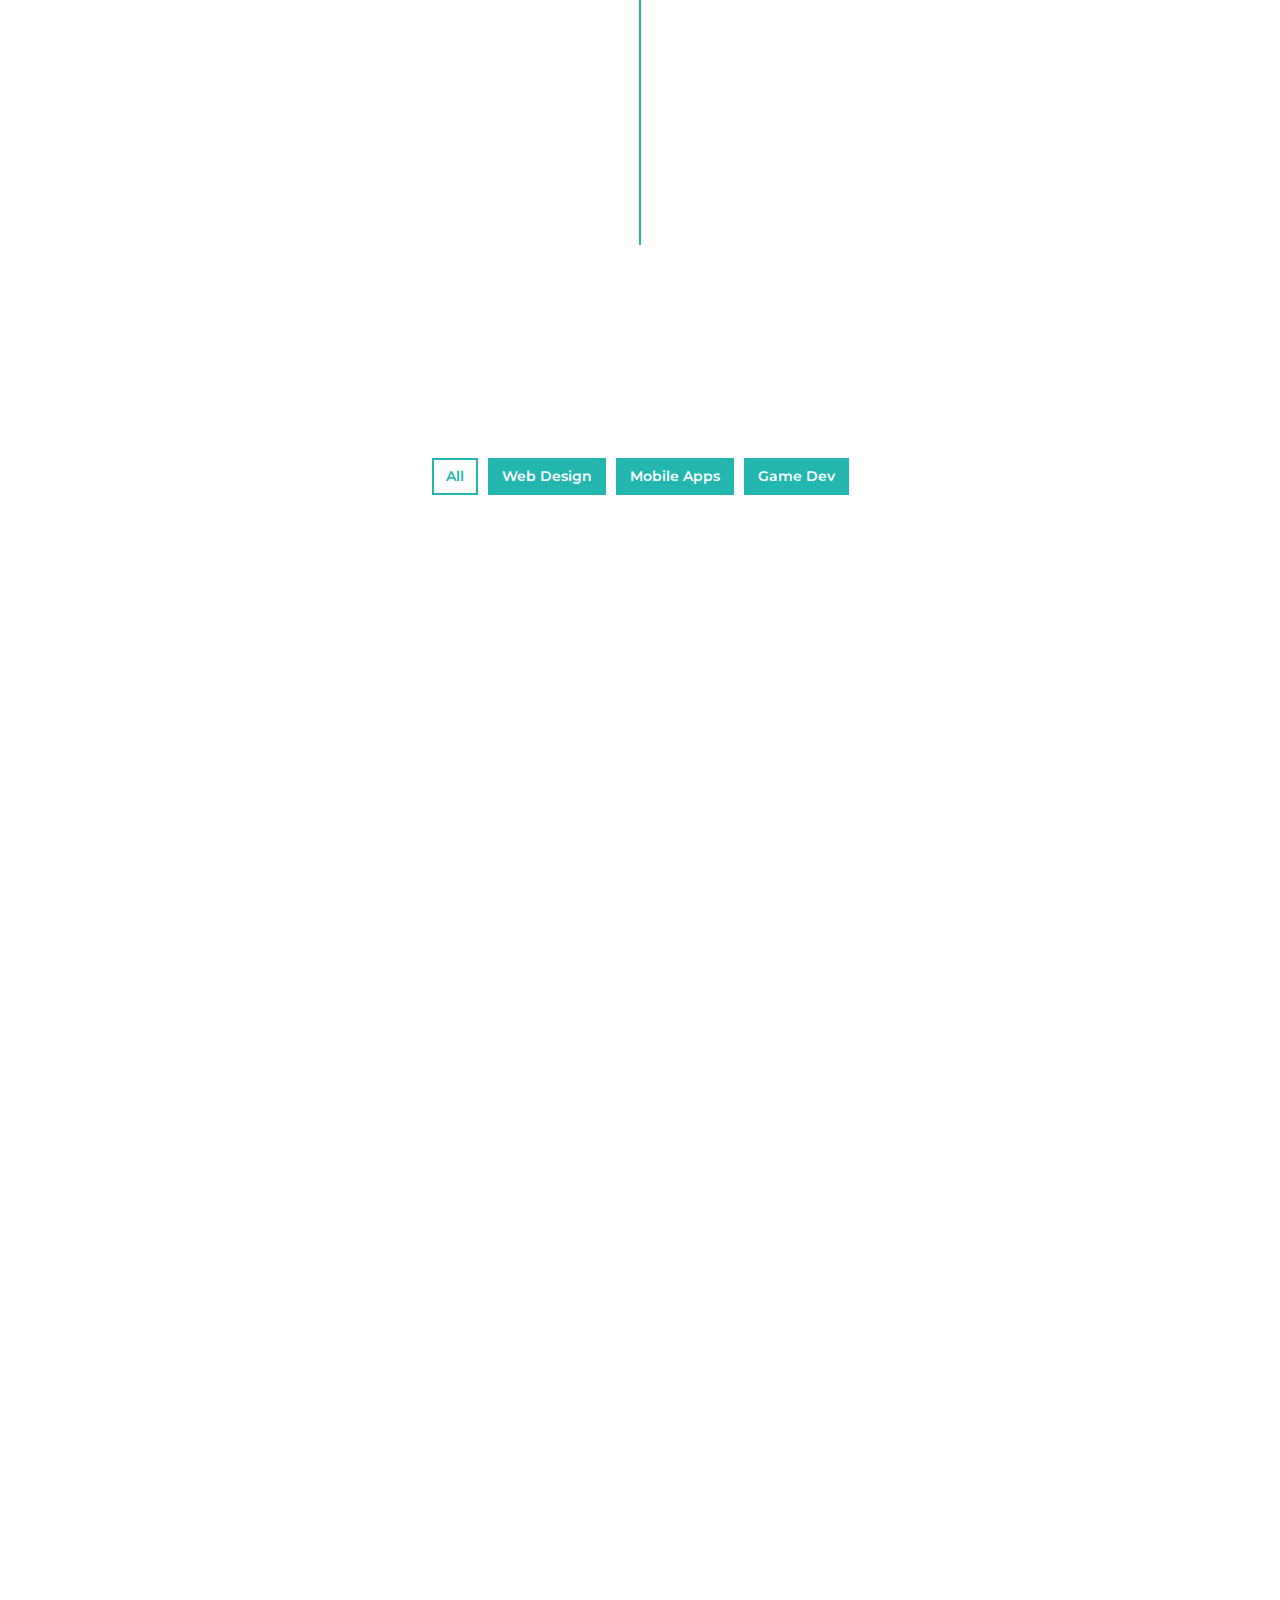
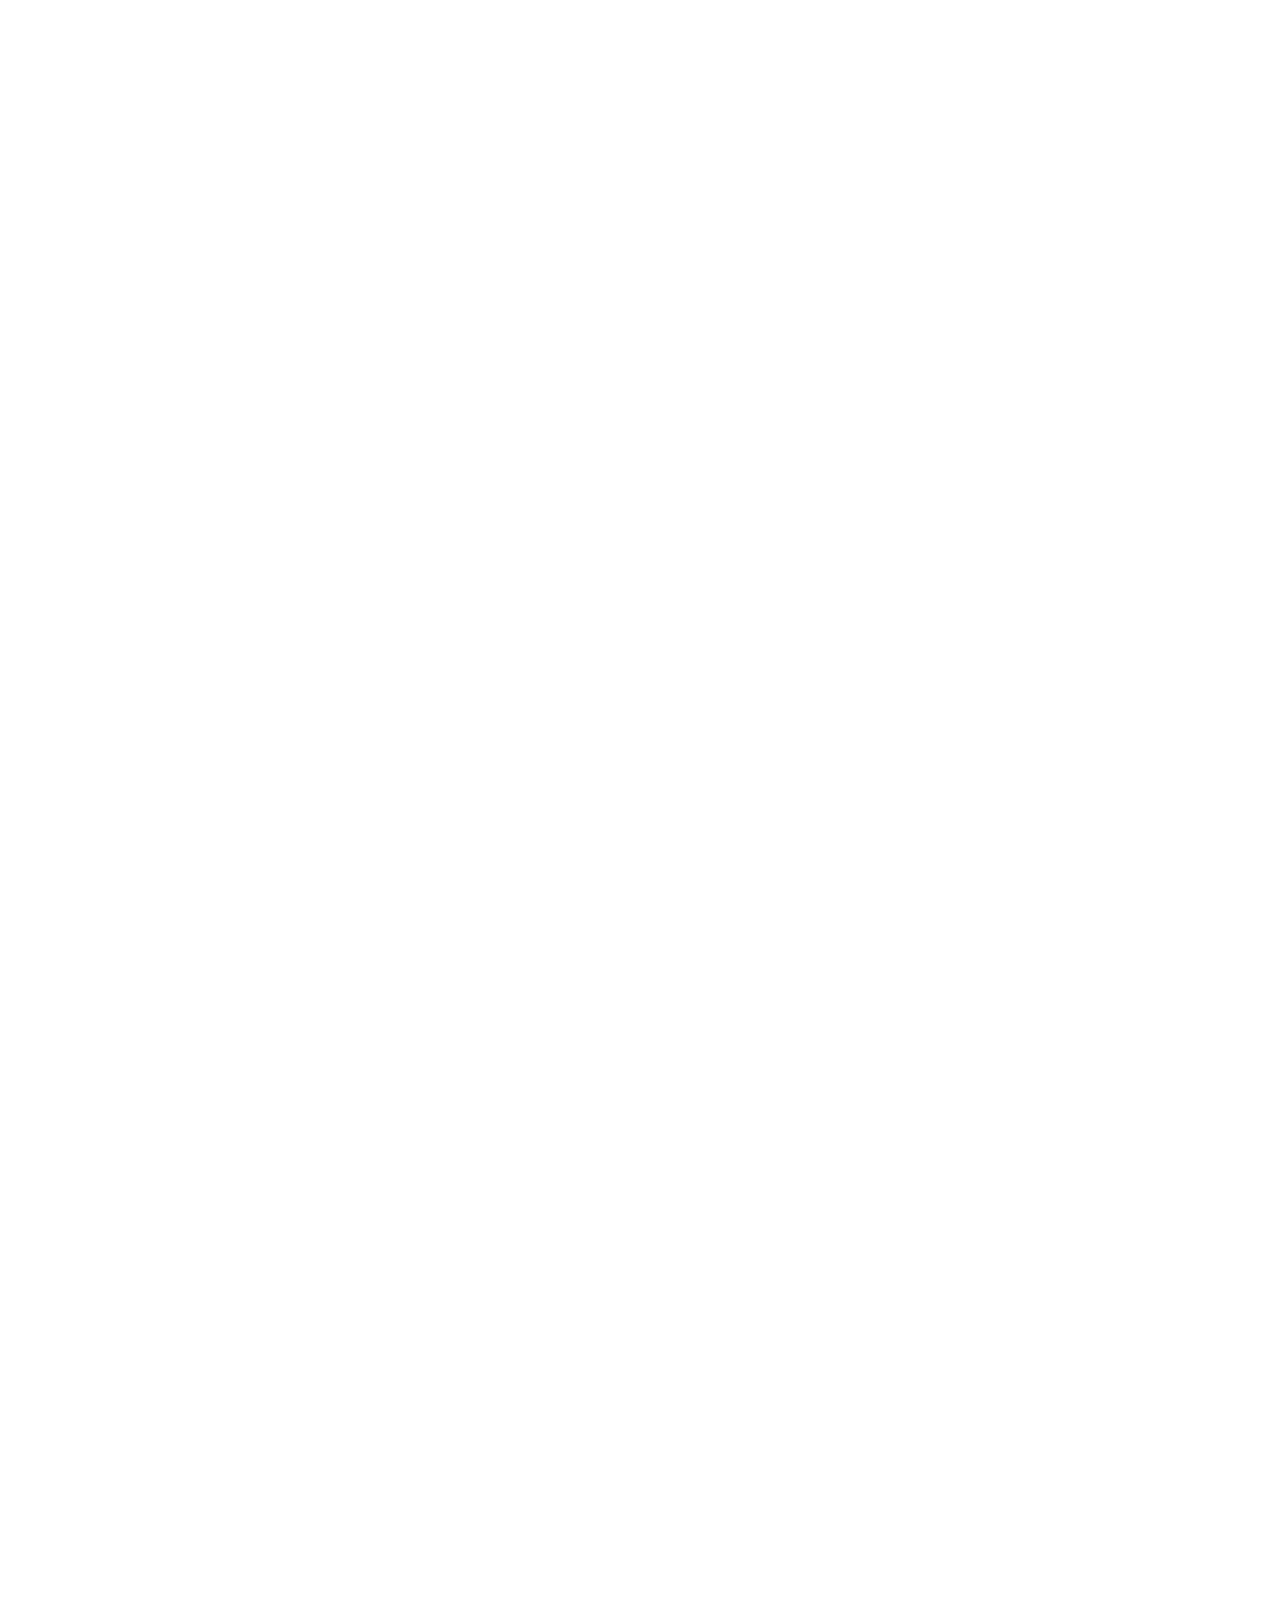
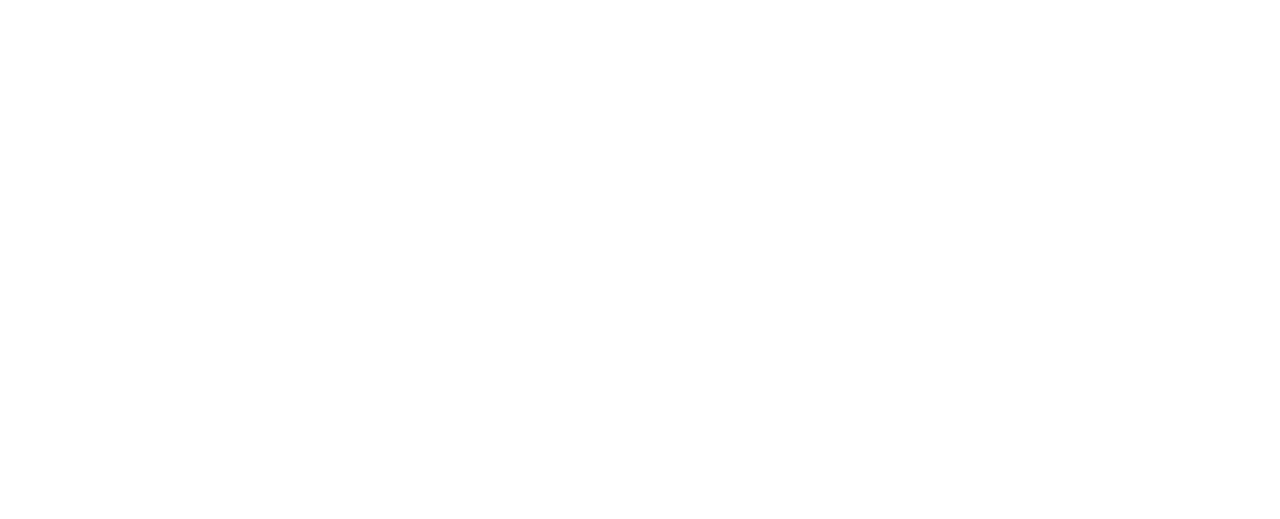
==== commit ffc010ac: "fix" ====
--- a/frontend/index.html
+++ b/frontend/index.html
@@ -38,7 +38,7 @@
                         <a href="#home" class="nav-item nav-link active">Home</a>
                         <a href="#about" class="nav-item nav-link">About</a>
                         <a href="#service" class="nav-item nav-link">Service</a>
-                        <a href="#experience" class="nav-item nav-link">Experience</a>
+                        <a href="#experience" class="nav-item nav-link">Education</a>
                         <a href="#portfolio" class="nav-item nav-link">Portfolio</a>
                         <a href="#review" class="nav-item nav-link">Review</a>
                         <a href="#blog" class="nav-item nav-link">Blog</a>
@@ -92,7 +92,7 @@
                         <div class="about-content">
                             <div class="section-header text-left">
                                 <p>Learn About Me</p>
-                                <h2>1 Years Experience</h2>
+                                <h2>Skills</h2>
                             </div>
                             <div class="about-text">
                                 <p>
@@ -182,12 +182,12 @@
         <!-- Service End -->
         
         
-         <!-- Experience Start -->
+         <!-- Education Start -->
         <div class="experience" id="experience">
             <div class="container">
                 <header class="section-header text-center wow zoomIn" data-wow-delay="0.1s">
                     <p>My Resume</p>
-                    <h2>Working Experience</h2>
+                    <h2>Education</h2>
                 </header>
                 <div class="timeline">
                     <div class="timeline-item left wow slideInLeft" data-wow-delay="0.1s">
@@ -495,10 +495,10 @@
             <div class="container-fluid">
                 <div class="container">
                     <div class="footer-info">
-                        <h2>Kate Winslet</h2>
-                        <h3>123 Street, New York, USA</h3>
+                        <h2>Sadykov Abay</h2>
+                        <h3>Astana, Kazakhstan</h3>
                         <div class="footer-menu">
-                            <p>+012 345 67890</p>
+                            <p>+87770000000</p>
                             <p>info@example.com</p>
                         </div>
                         <div class="footer-social">
@@ -511,7 +511,7 @@
                     </div>
                 </div>
                 <div class="container copyright">
-                    <p>&copy; <a href="#">Your Site Name</a>, All Right Reserved | Designed By <a href="https://htmlcodex.com">HTML Codex</a></p>
+                    <p>&copy; <a href="#">Resume</a>, All Right Reserved | Designed By <a href="https://htmlcodex.com">HTML Codex</a></p>
                 </div>
             </div>
         </div>
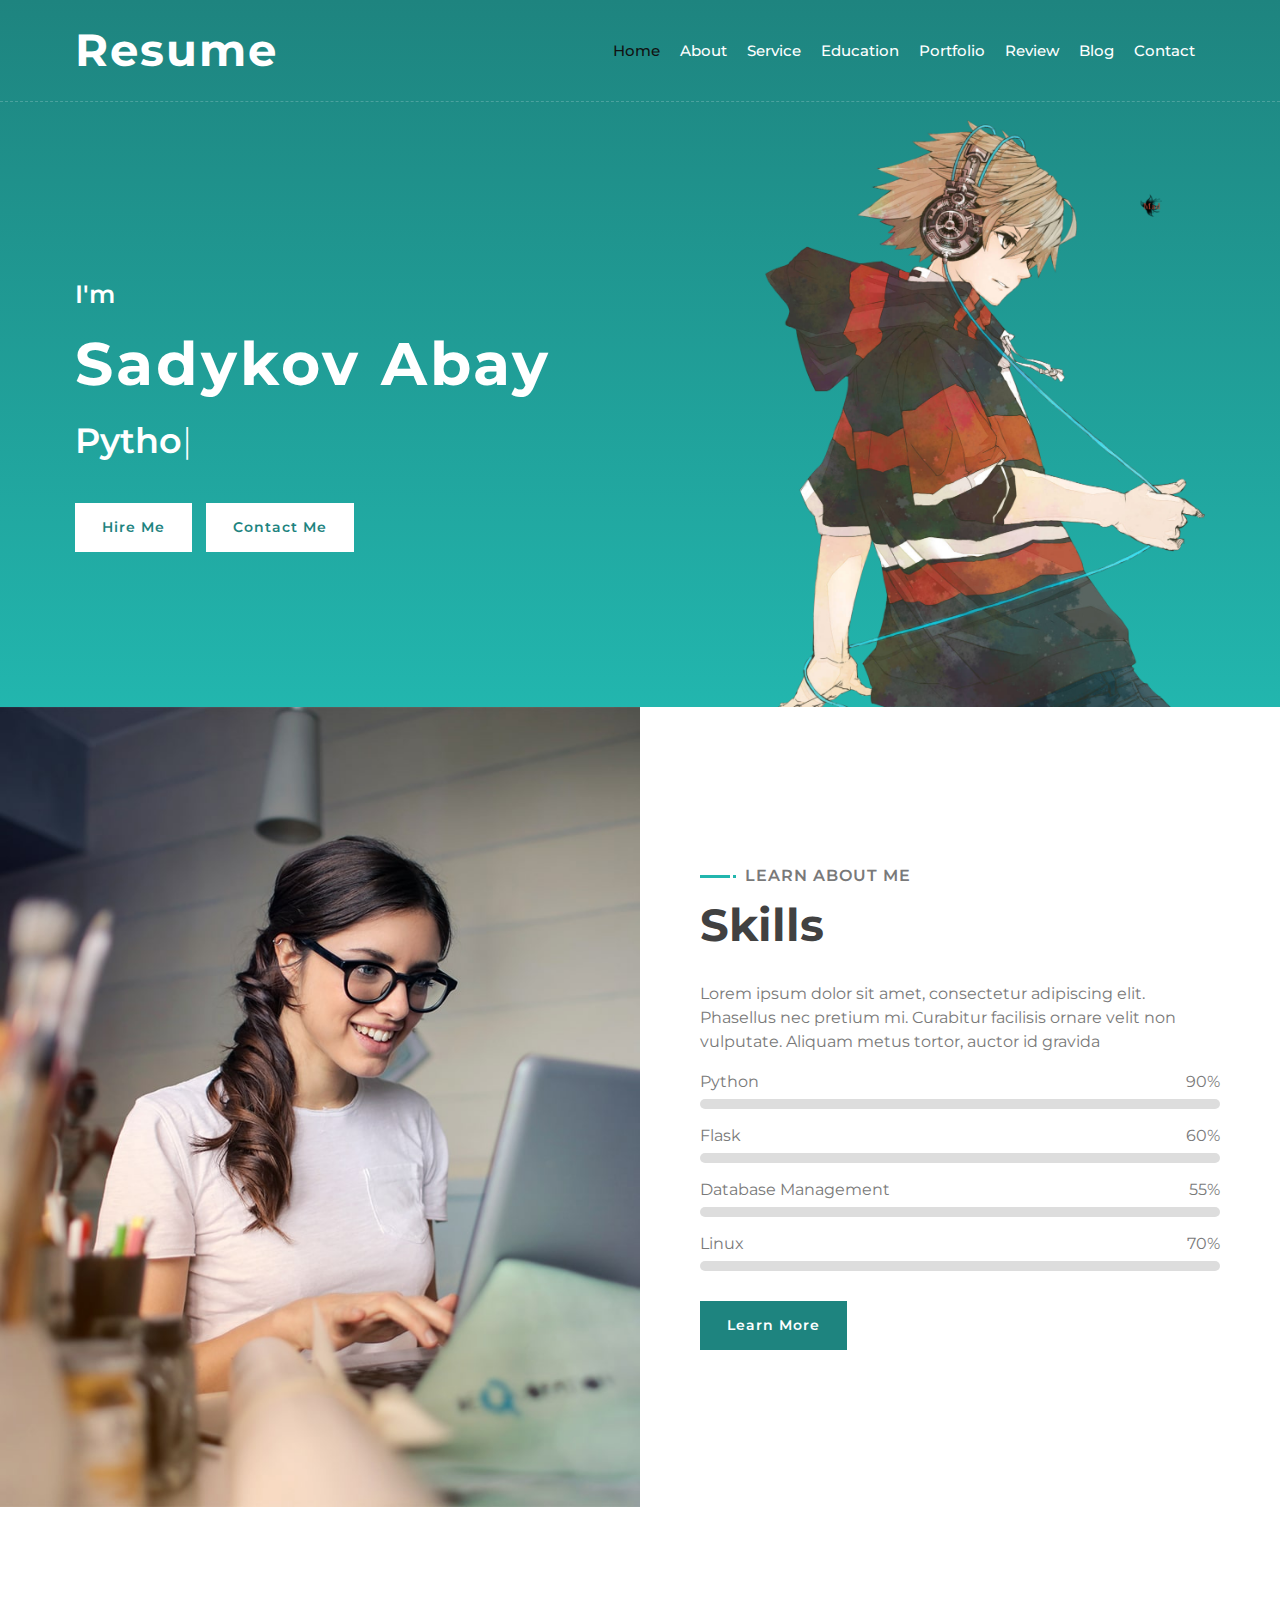
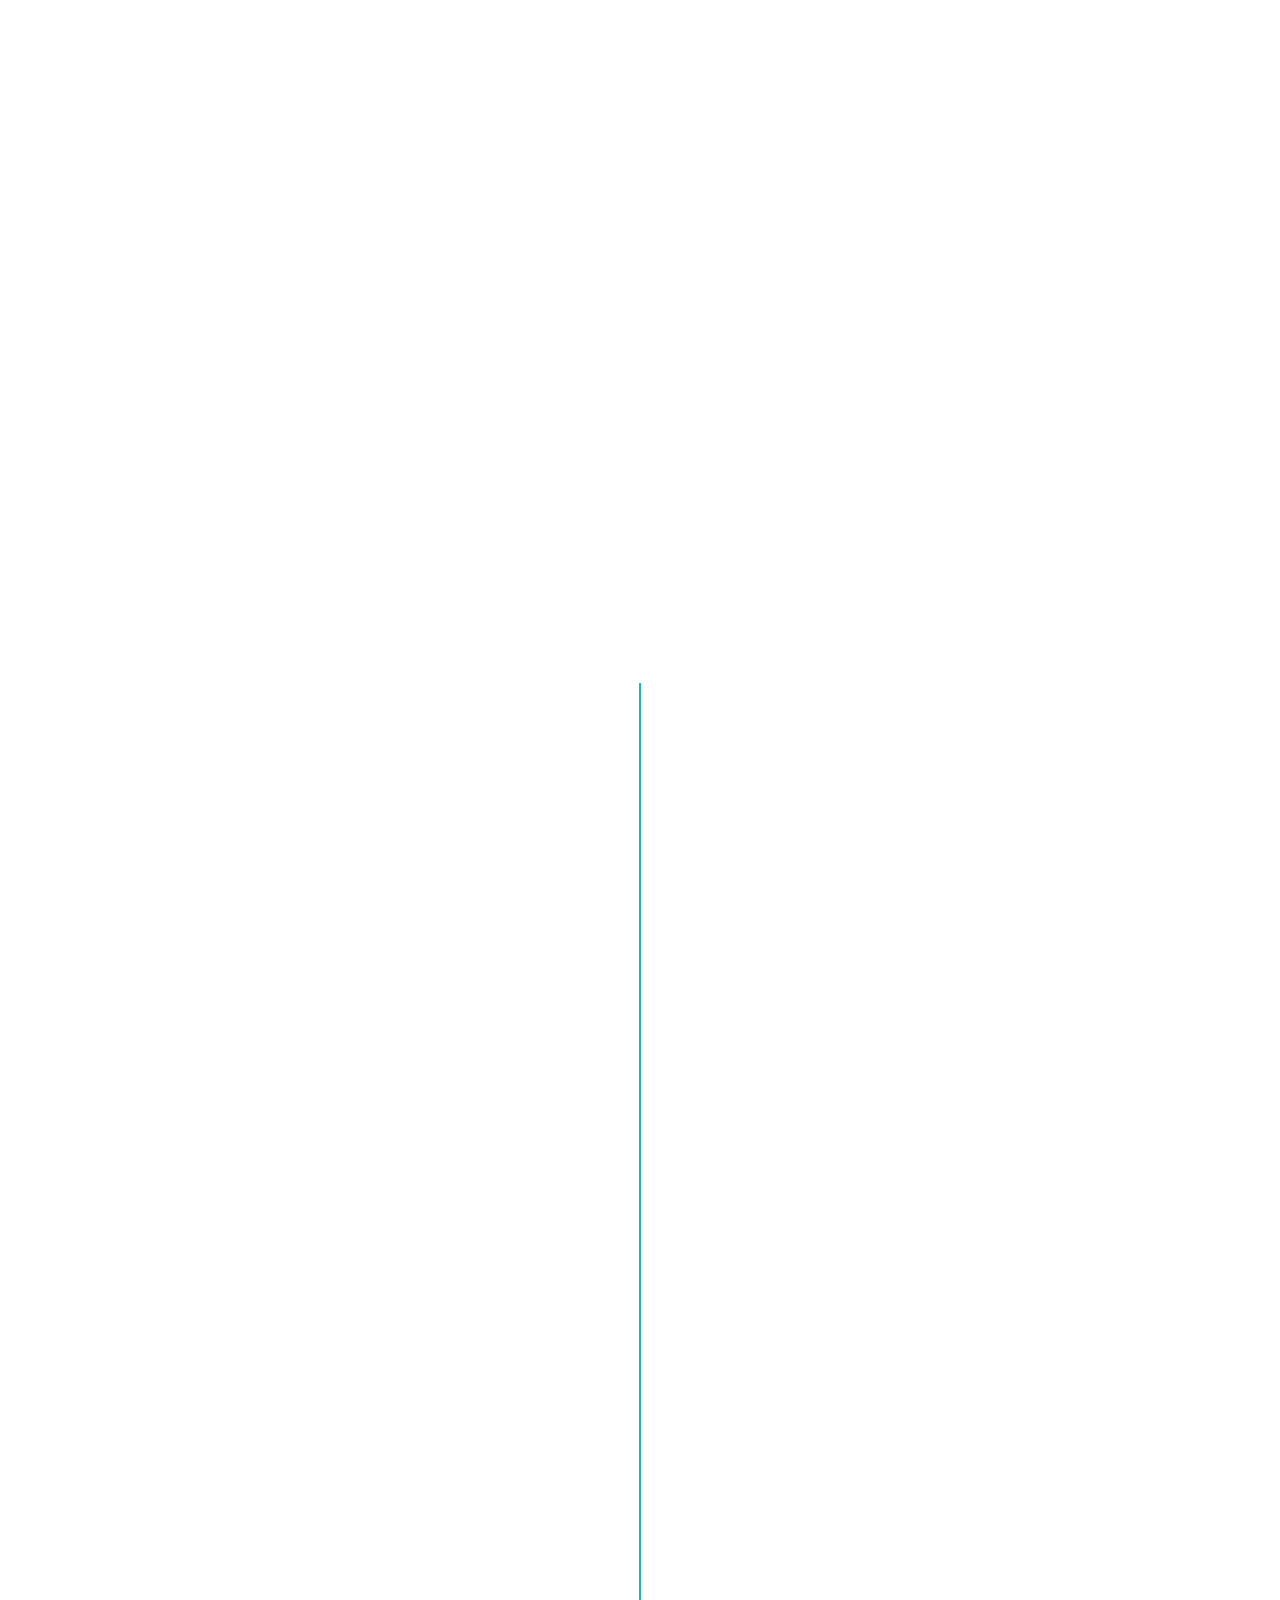
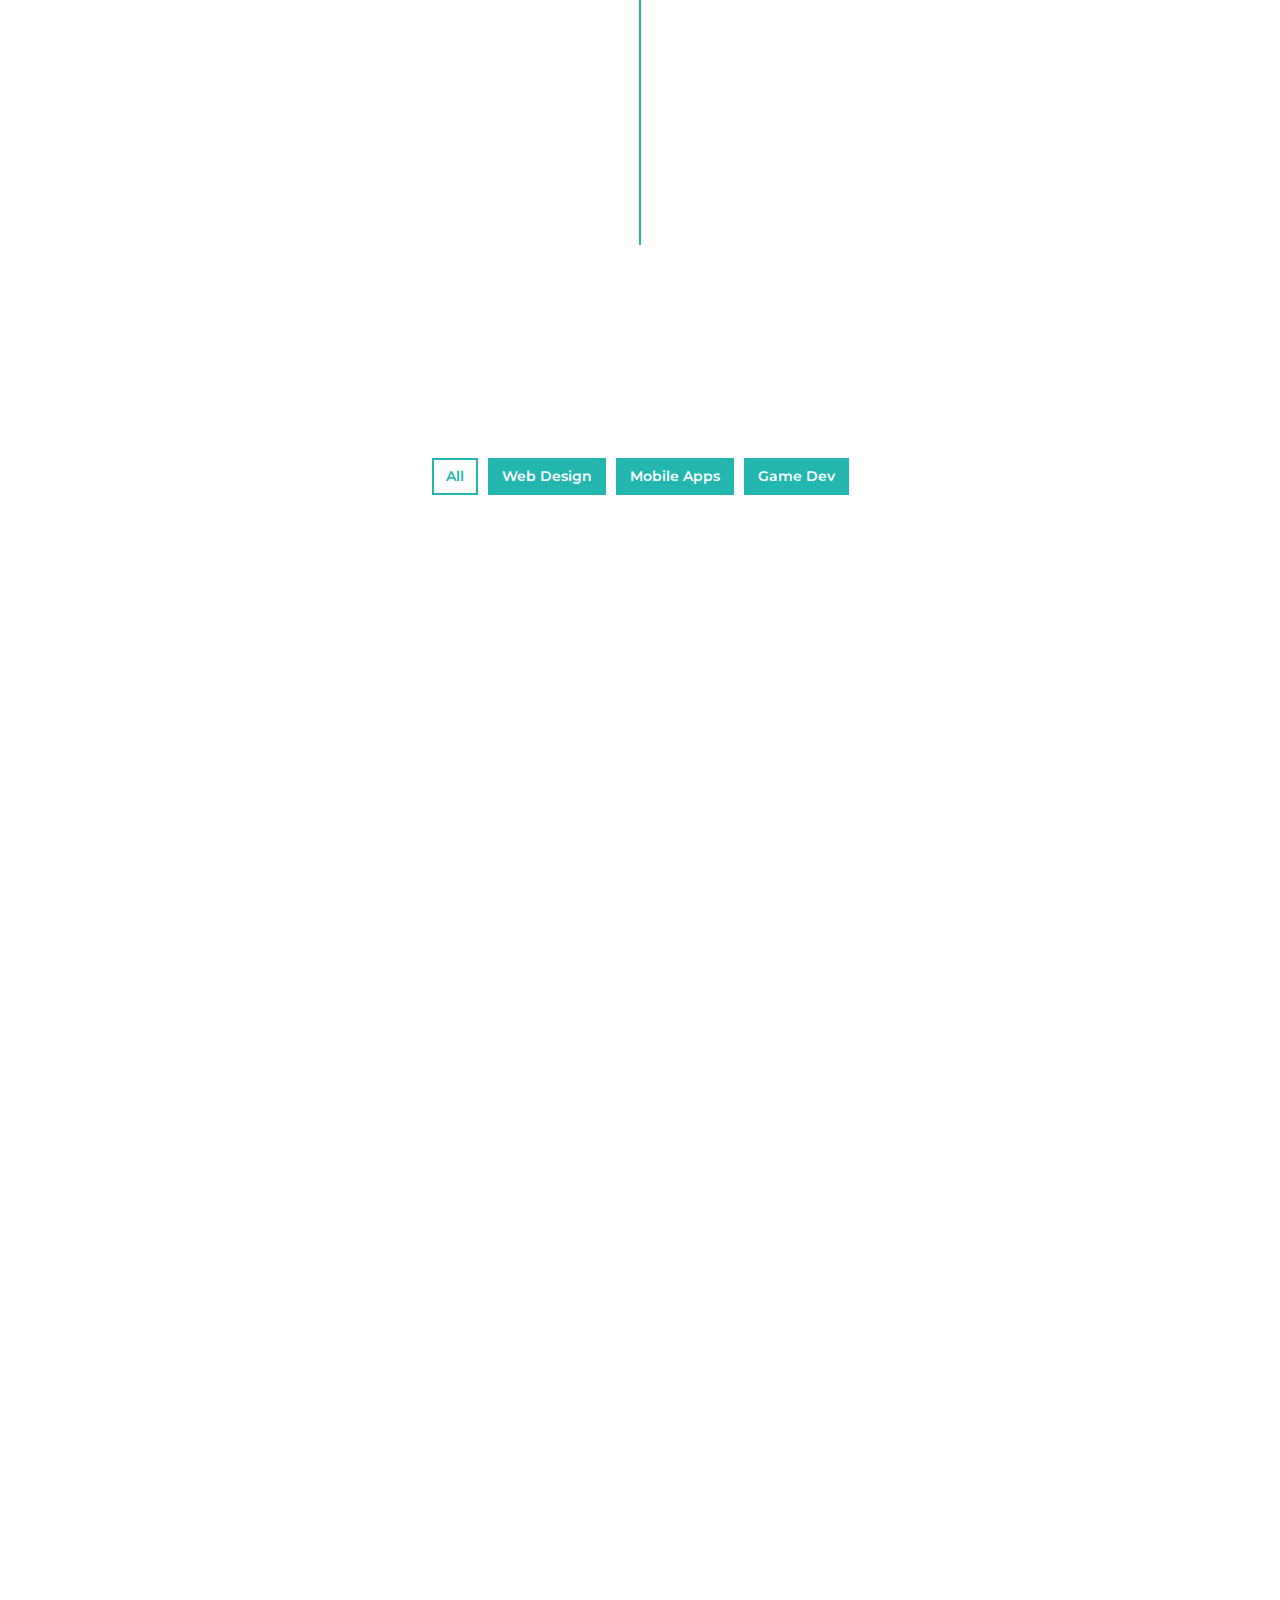
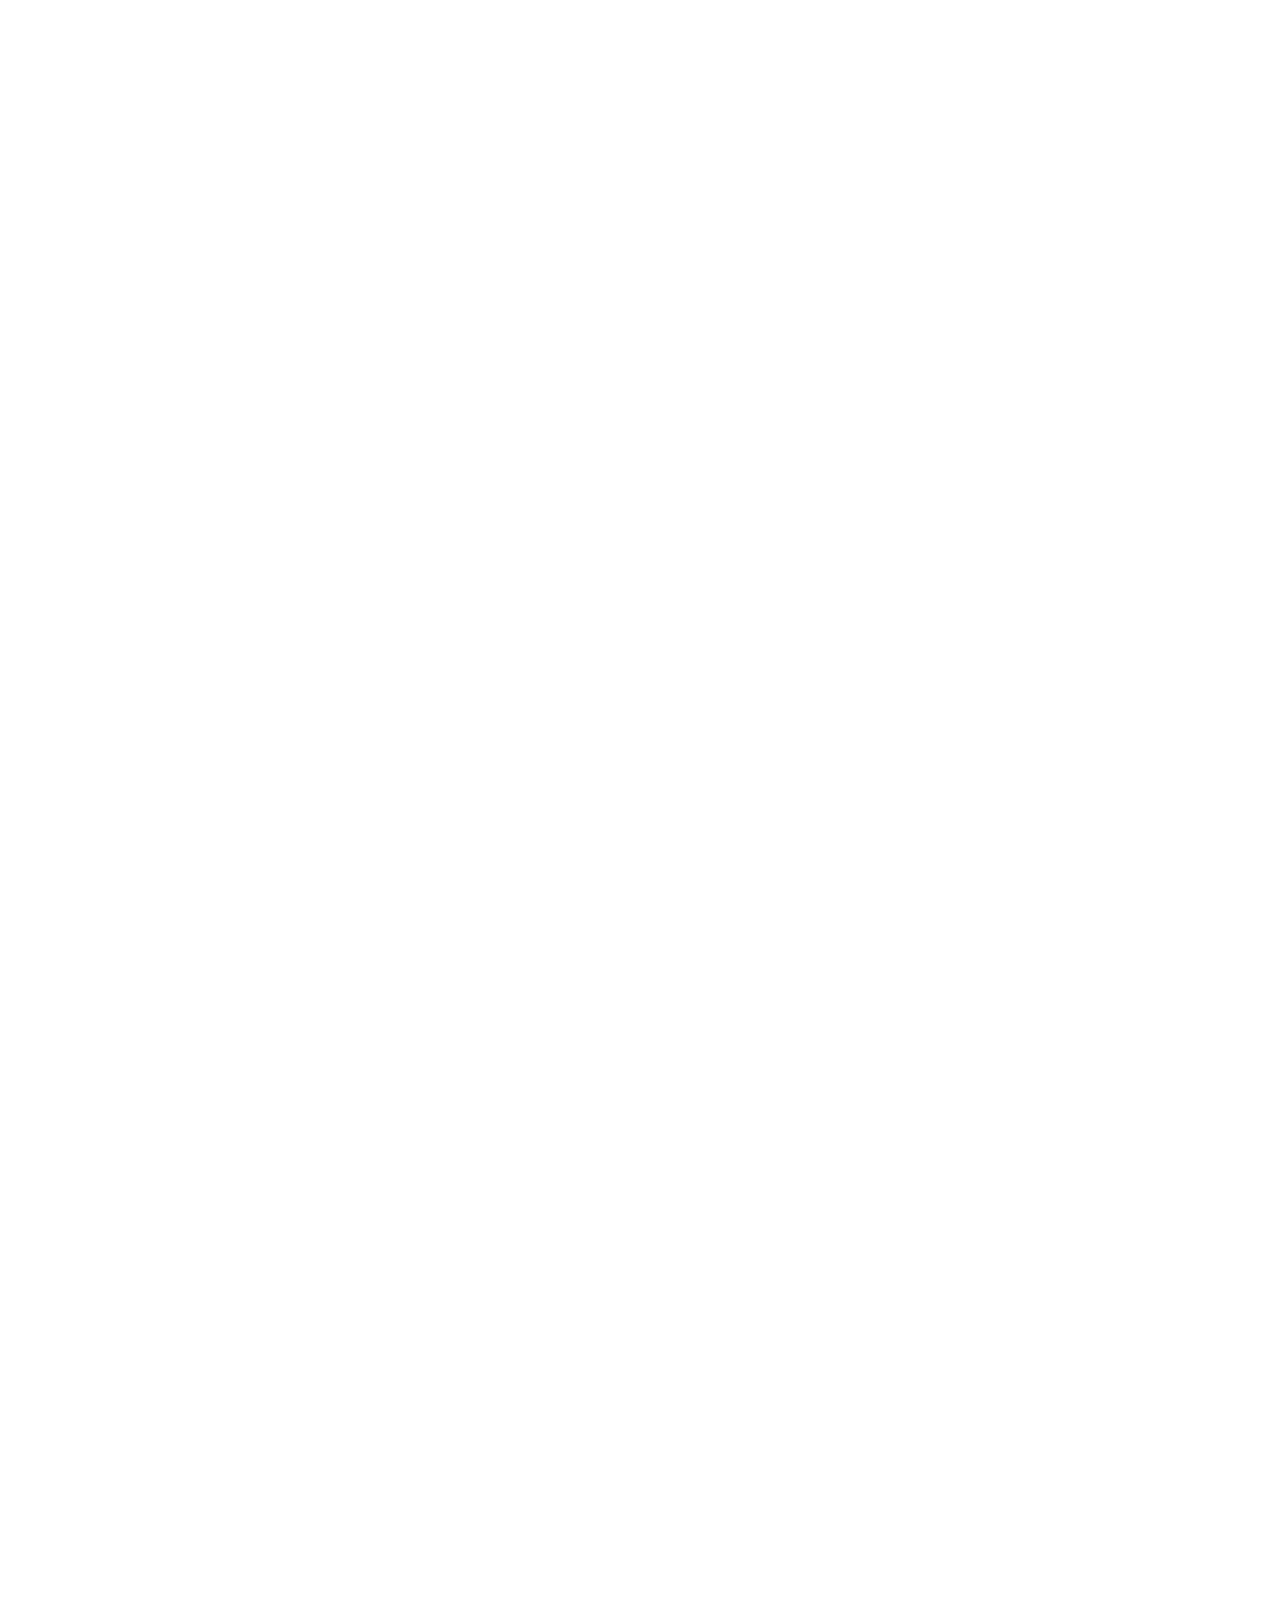
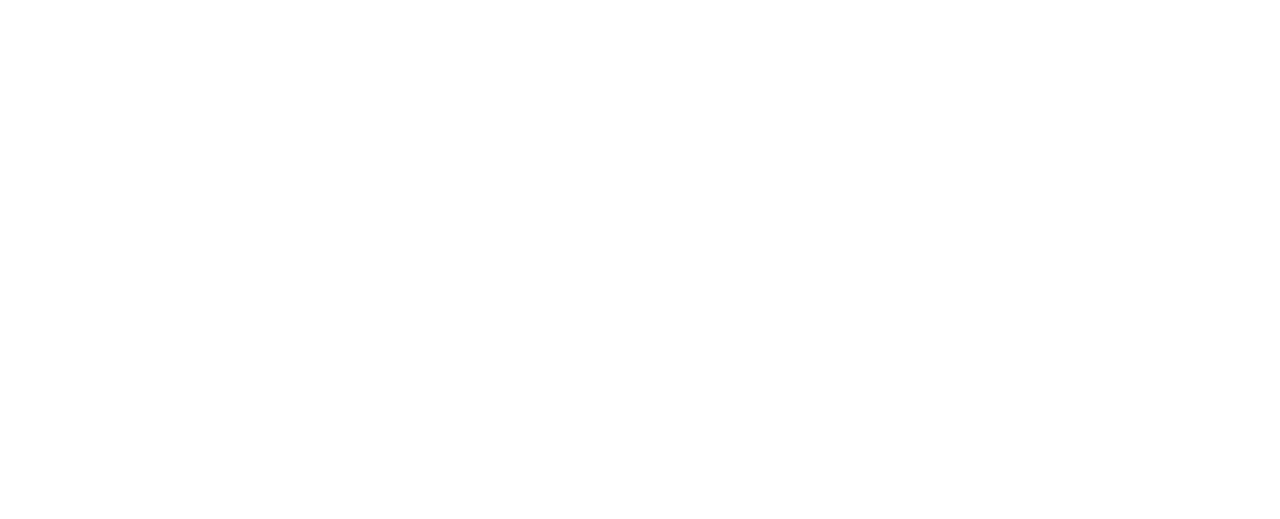
==== commit 472eb8e6: "fix3" ====
--- a/frontend/index.html
+++ b/frontend/index.html
@@ -60,7 +60,7 @@
                                 <p>I'm</p>
                                 <h1>Sadykov Abay</h1>
                                 <h2></h2>
-                                <div class="typed-text">Python Developer, Flask Backender, Python Parser</div>
+                                <div class="typed-text">Python Developer, Flask Backender</div>
                             </div>
                             <div class="hero-btn">
                                 <a class="btn" href="">Hire Me</a>
@@ -101,22 +101,28 @@
                             </div>
                             <div class="skills">
                                 <div class="skill-name">
-                                    <p>Python Developing</p><p>90%</p>
+                                    <p>Python</p><p>90%</p>
                                 </div>
                                 <div class="progress">
                                     <div class="progress-bar" role="progressbar" aria-valuenow="90" aria-valuemin="0" aria-valuemax="100"></div>
                                 </div>
                                 <div class="skill-name">
-                                    <p>Flask Backend</p><p>60%</p>
+                                    <p>Flask</p><p>60%</p>
                                 </div>
                                 <div class="progress">
                                     <div class="progress-bar" role="progressbar" aria-valuenow="60" aria-valuemin="0" aria-valuemax="100"></div>
                                 </div>
                                 <div class="skill-name">
-                                    <p>Python Parsing</p><p>55%</p>
+                                    <p>Database Management</p><p>55%</p>
                                 </div>
                                 <div class="progress">
                                     <div class="progress-bar" role="progressbar" aria-valuenow="55" aria-valuemin="0" aria-valuemax="100"></div>
+                                </div>
+                                <div class="skill-name">
+                                    <p>Linux</p><p>70%</p>
+                                </div>
+                                <div class="progress">
+                                    <div class="progress-bar" role="progressbar" aria-valuenow="70" aria-valuemin="0" aria-valuemax="100"></div>
                                 </div>
                             </div>
                             <a class="btn" href="">Learn More</a>
@@ -142,7 +148,7 @@
                                 <i class="fa fa-laptop"></i>
                             </div>
                             <div class="service-text">
-                                <h3>Python Developing</h3>
+                                <h3>Python Scripts</h3>
                                 <p>
                                     Типа крутой разработчик
                                 </p>
@@ -155,7 +161,7 @@
                                 <i class="fa fa-laptop-code"></i>
                             </div>
                             <div class="service-text">
-                                <h3>Flask Backend</h3>
+                                <h3>Backend on Flask</h3>
                                 <p>
                                    Типа крутой бэкендер
                                 </p>
@@ -168,9 +174,9 @@
                                 <i class="fab fa-android"></i>
                             </div>
                             <div class="service-text">
-                                <h3>Python Parsing</h3>
+                                <h3>Organisation of Database System</h3>
                                 <p>
-                                   Типа крутой парсер
+                                   Типа крутой бейзер
                                 </p>
                             </div>
                         </div>
--- a/frontend/css/style.css
+++ b/frontend/css/style.css
@@ -248,7 +248,7 @@
     margin-bottom: 45px;
     padding: 120px 0 0 0;
     overflow: hidden;
-    background: linear-gradient(#1e847f, #22b6ae), url(../img/hero-bg.jpg);
+    background: linear-gradient(#1e847f, #22b6ae);
     background-position: center;
     background-repeat: no-repeat;
     background-size: cover;
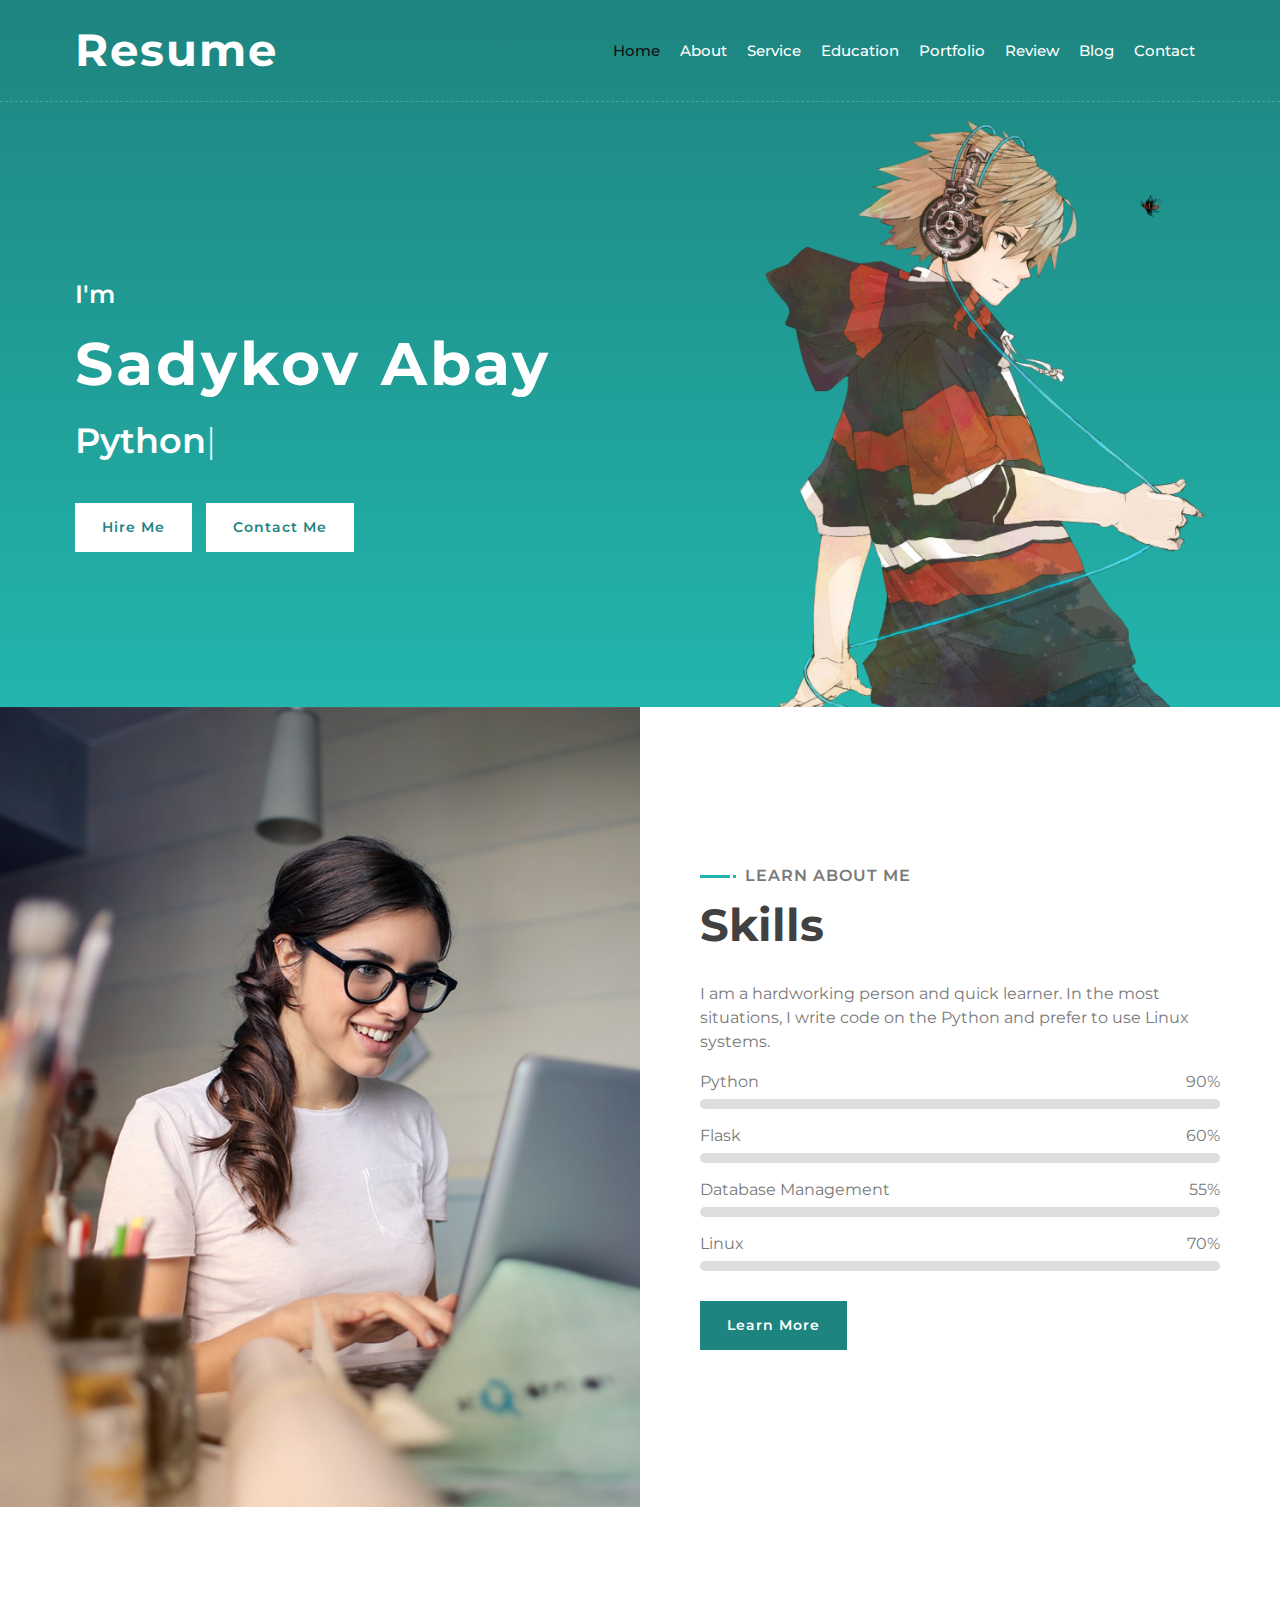
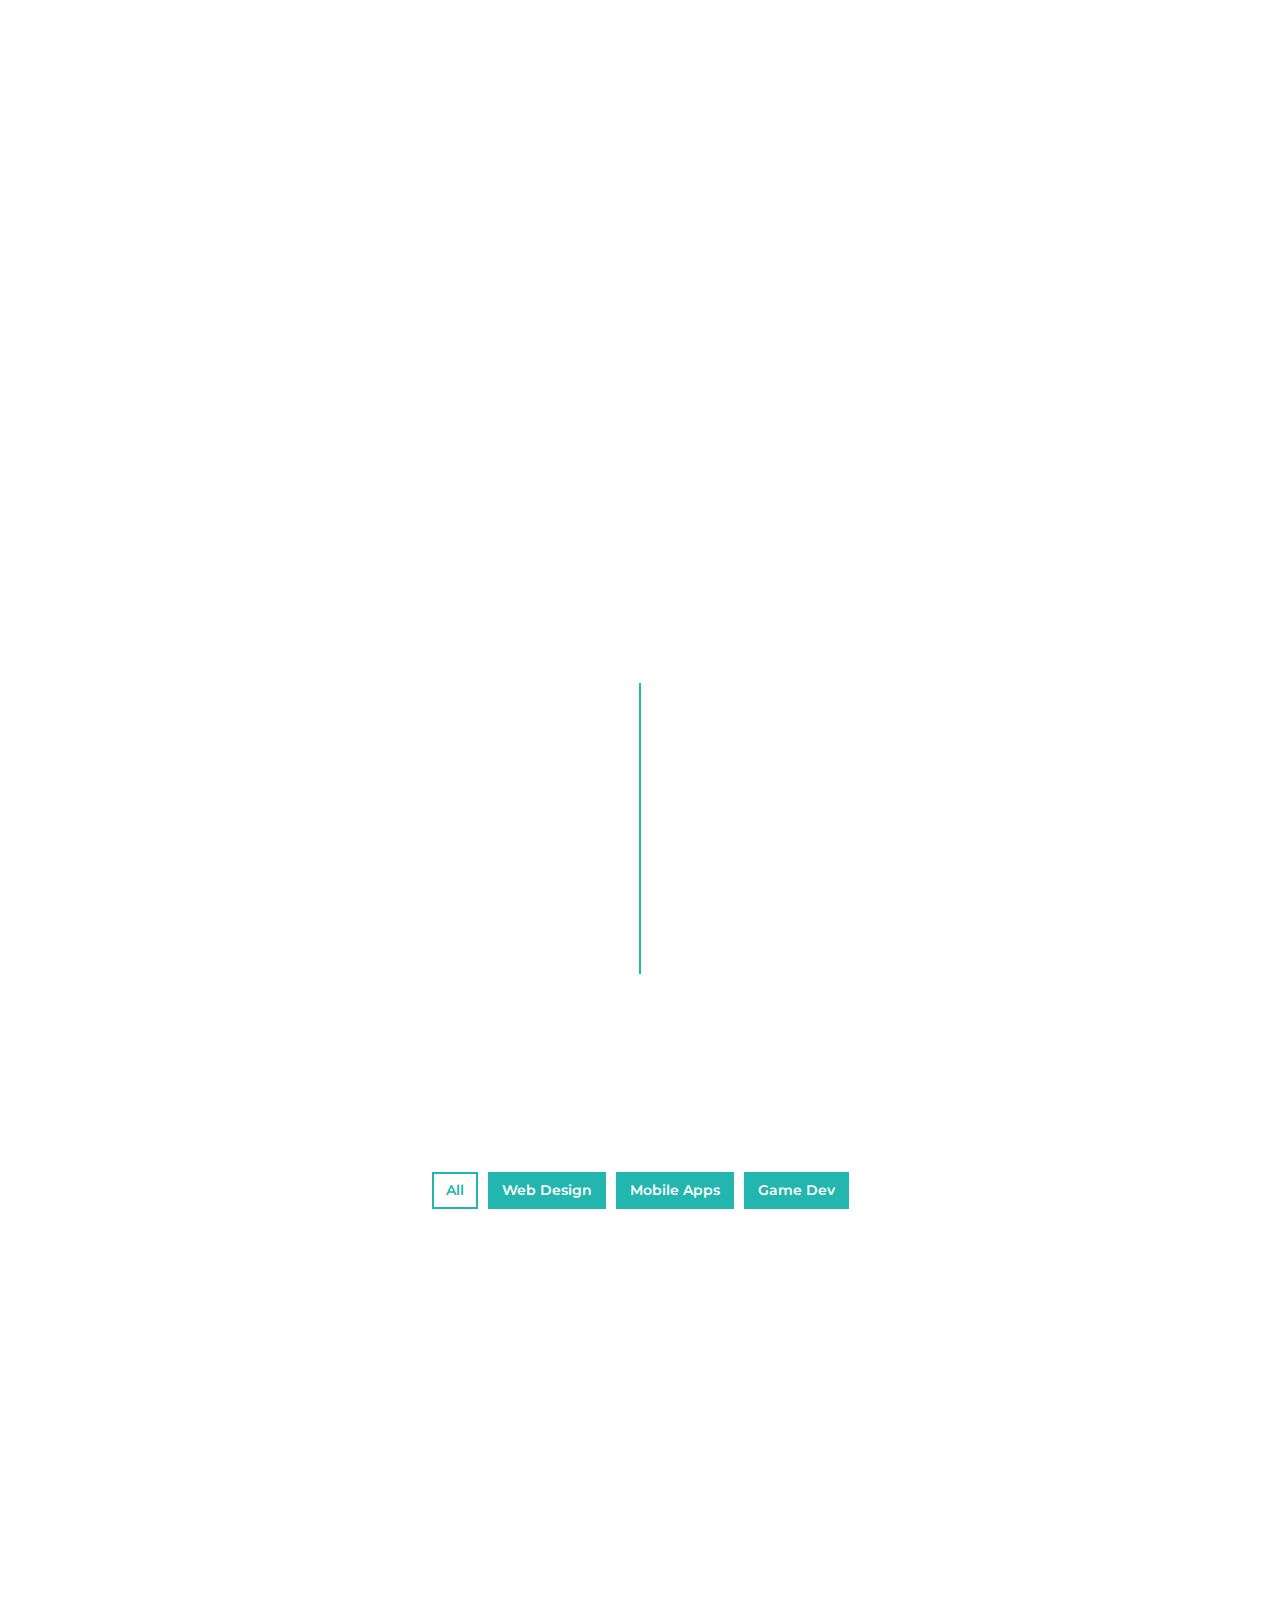
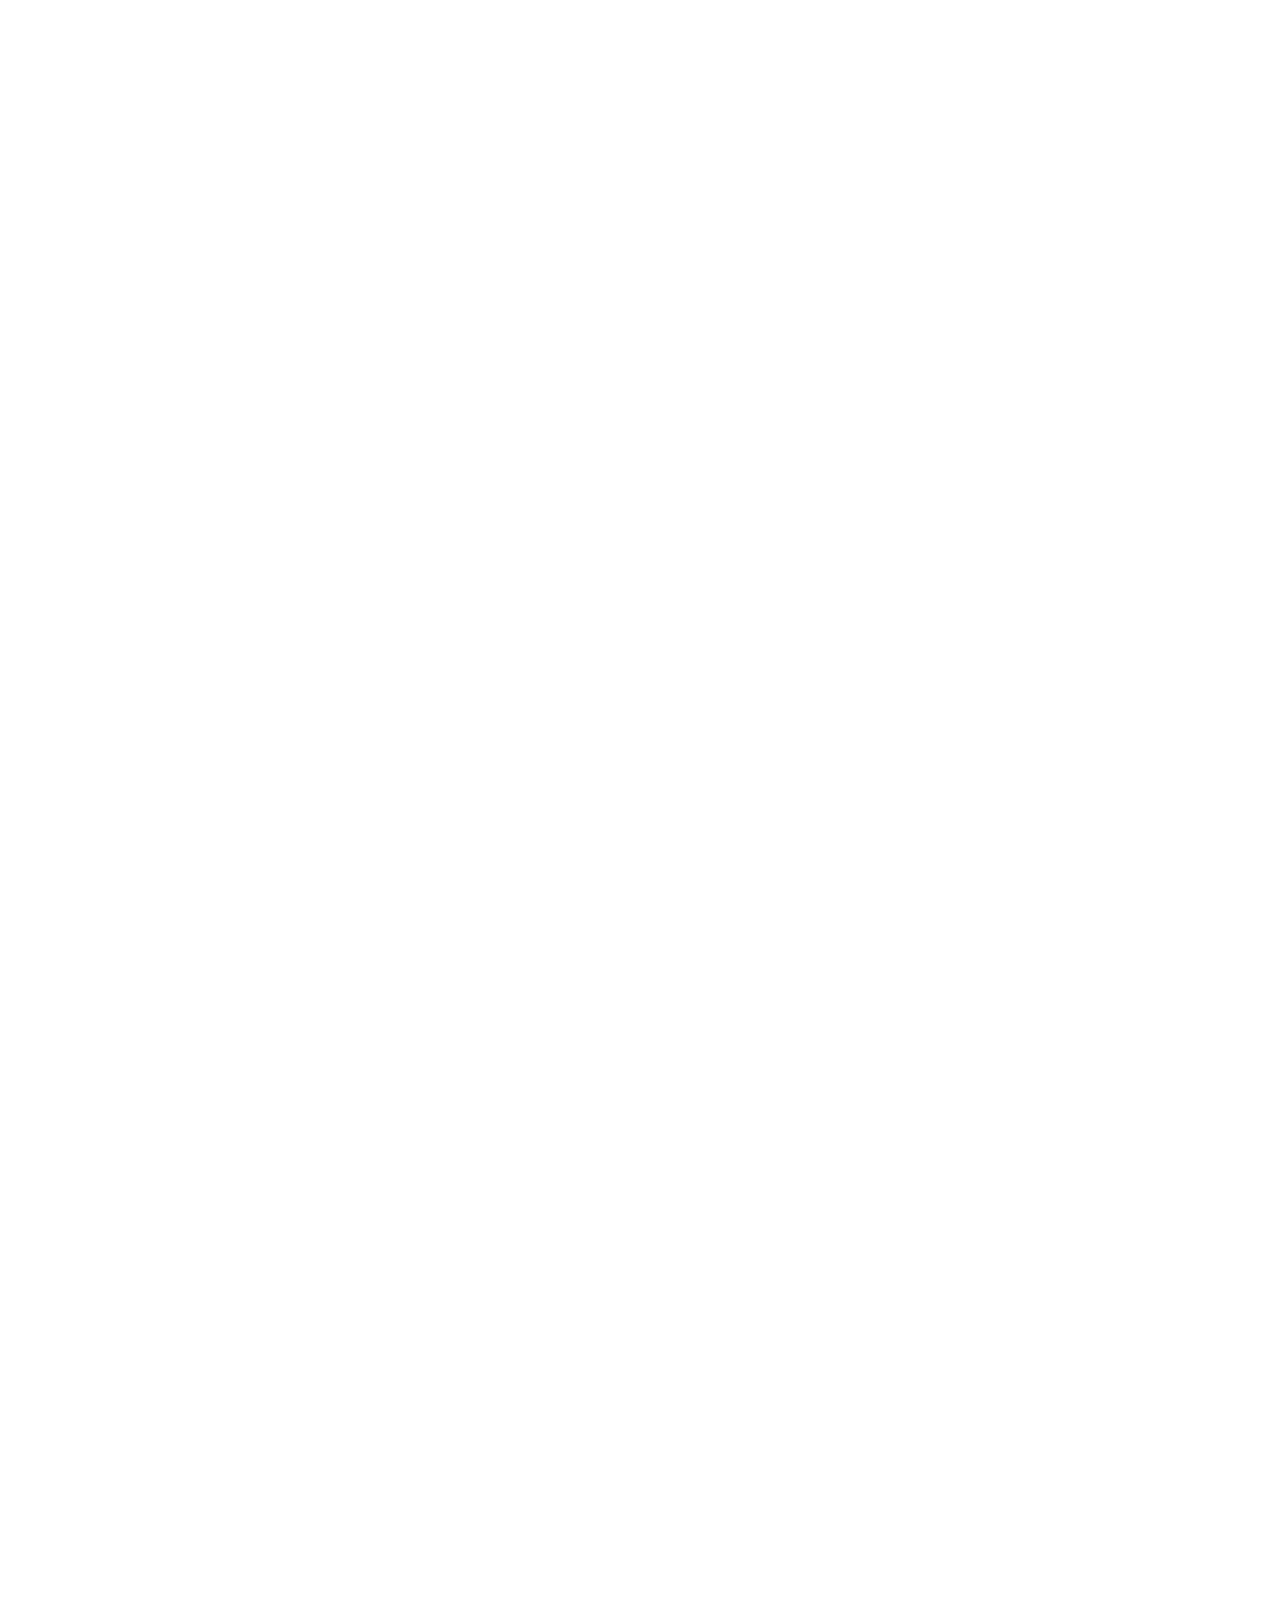
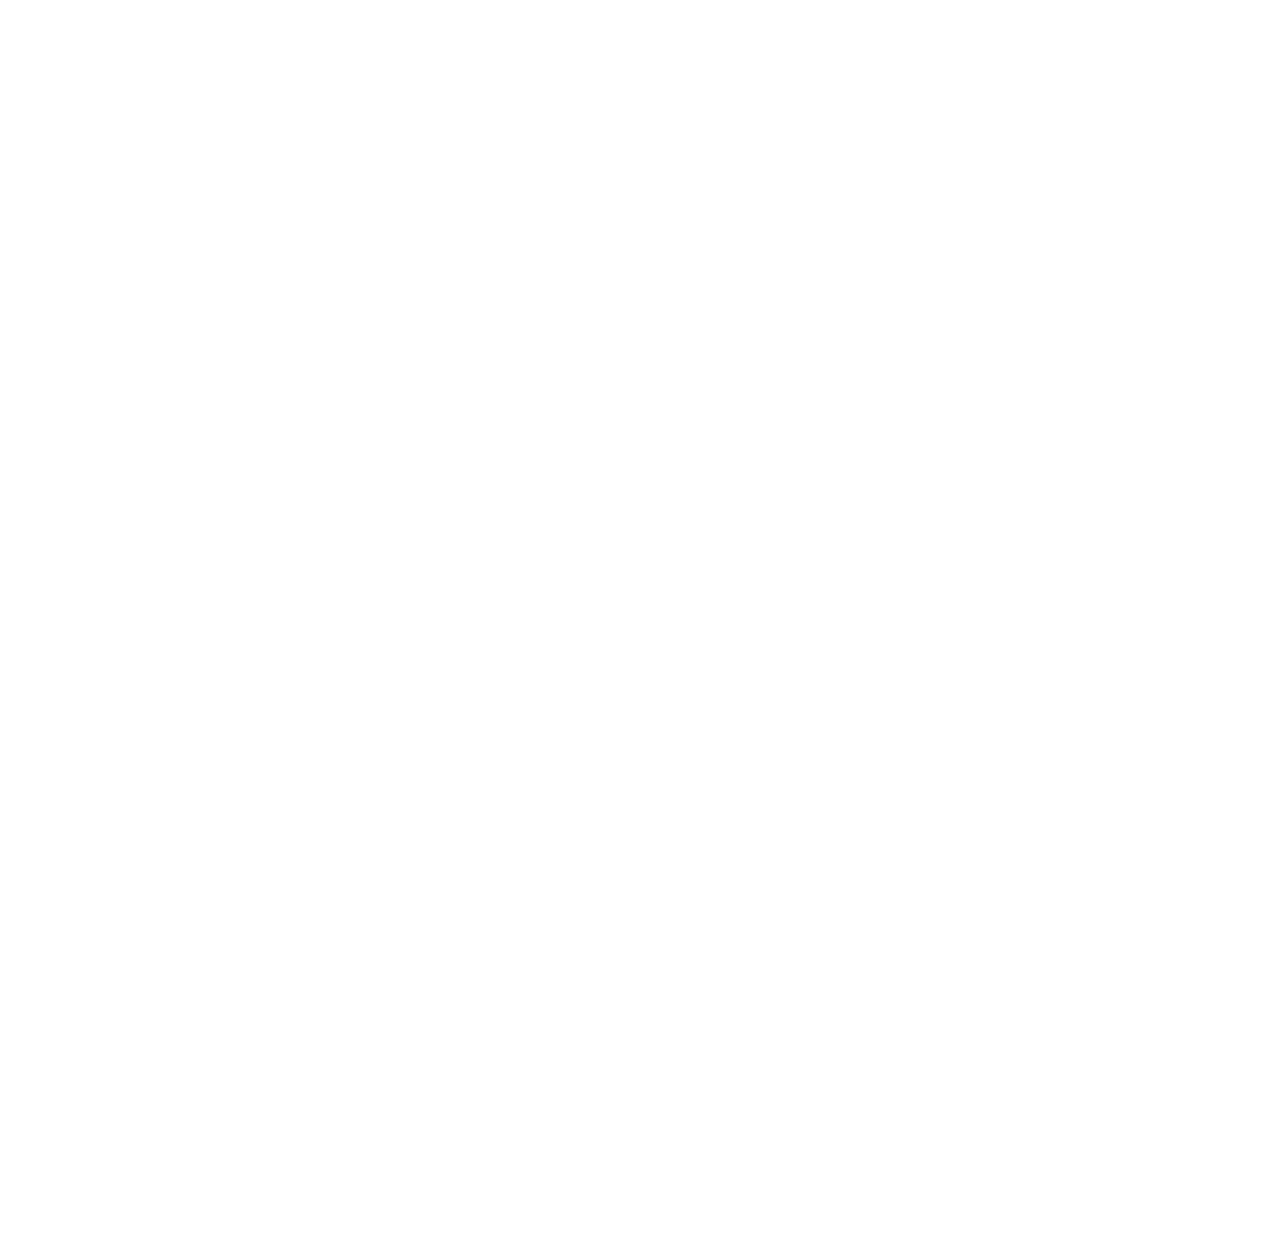
==== commit fe4c9f95: "fix" ====
--- a/frontend/index.html
+++ b/frontend/index.html
@@ -96,7 +96,7 @@
                             </div>
                             <div class="about-text">
                                 <p>
-                                    Lorem ipsum dolor sit amet, consectetur adipiscing elit. Phasellus nec pretium mi. Curabitur facilisis ornare velit non vulputate. Aliquam metus tortor, auctor id gravida
+                                    I am a hardworking person and quick learner. In the most situations, I write code on the Python and prefer to use Linux systems.
                                 </p>
                             </div>
                             <div class="skills">
@@ -198,64 +198,17 @@
                 <div class="timeline">
                     <div class="timeline-item left wow slideInLeft" data-wow-delay="0.1s">
                         <div class="timeline-text">
-                            <div class="timeline-date">2045 - 2050</div>
-                            <h2>Web Developer</h2>
-                            <h4>Soft Agency, San Francisco, CA</h4>
-                            <p>
-                                Lorem ipsum dolor sit amet elit. Aliquam odio dolor, id luctus erat sagittis non. Ut blandit semper pretium.
-                            </p>
+                            <div class="timeline-date">2010 - 2021</div>
+                            <h2>Student</h2>
+                            <h4>Lyceum school №37 named after Syrbay Maulenov, Astana, KZ</h4>
                         </div>
                     </div>
                     <div class="timeline-item right wow slideInRight" data-wow-delay="0.1s">
                         <div class="timeline-text">
-                            <div class="timeline-date">2045 - 2050</div>
-                            <h2>Web Developer</h2>
-                            <h4>Soft Agency, San Francisco, CA</h4>
-                            <p>
-                                Lorem ipsum dolor sit amet elit. Aliquam odio dolor, id luctus erat sagittis non. Ut blandit semper pretium.
-                            </p>
-                        </div>
-                    </div>
-                    <div class="timeline-item left wow slideInLeft" data-wow-delay="0.1s">
-                        <div class="timeline-text">
-                            <div class="timeline-date">2045 - 2050</div>
-                            <h2>Web Developer</h2>
-                            <h4>Soft Agency, San Francisco, CA</h4>
-                            <p>
-                                Lorem ipsum dolor sit amet elit. Aliquam odio dolor, id luctus erat sagittis non. Ut blandit semper pretium.
-                            </p>
-                        </div>
-                    </div>
-                    <div class="timeline-item right wow slideInRight" data-wow-delay="0.1s">
-                        <div class="timeline-text">
-                            <div class="timeline-date">2045 - 2050</div>
-                            <h2>Web Developer</h2>
-                            <h4>Soft Agency, San Francisco, CA</h4>
-                            <p>
-                                Lorem ipsum dolor sit amet elit. Aliquam odio dolor, id luctus erat sagittis non. Ut blandit semper pretium.
-                            </p>
-                        </div>
-                    </div>
-                    <div class="timeline-item left wow slideInLeft" data-wow-delay="0.1s">
-                        <div class="timeline-text">
-                            <div class="timeline-date">2045 - 2050</div>
-                            <h2>Web Developer</h2>
-                            <h4>Soft Agency, San Francisco, CA</h4>
-                            <p>
-                                Lorem ipsum dolor sit amet elit. Aliquam odio dolor, id luctus erat sagittis non. Ut blandit semper pretium.
-                            </p>
-                        </div>
-                    </div>
-                    <div class="timeline-item right wow slideInRight" data-wow-delay="0.1s">
-                        <div class="timeline-text">
-                            <div class="timeline-date">2045 - 2050</div>
-                            <h2>Web Developer</h2>
-                            <h4>Soft Agency, San Francisco, CA</h4>
-                            <p>
-                                Lorem ipsum dolor sit amet elit. Aliquam odio dolor, id luctus erat sagittis non. Ut blandit semper pretium.
-                            </p>
-                        </div>
-                    </div>
+                            <div class="timeline-date">2021 - present</div>
+                            <h2>Student of Cybersecurity faculty </h2>
+                            <h4>Astana IT University, Astana, KZ</h4>
+                        </div>
                 </div>
             </div>
         </div>
